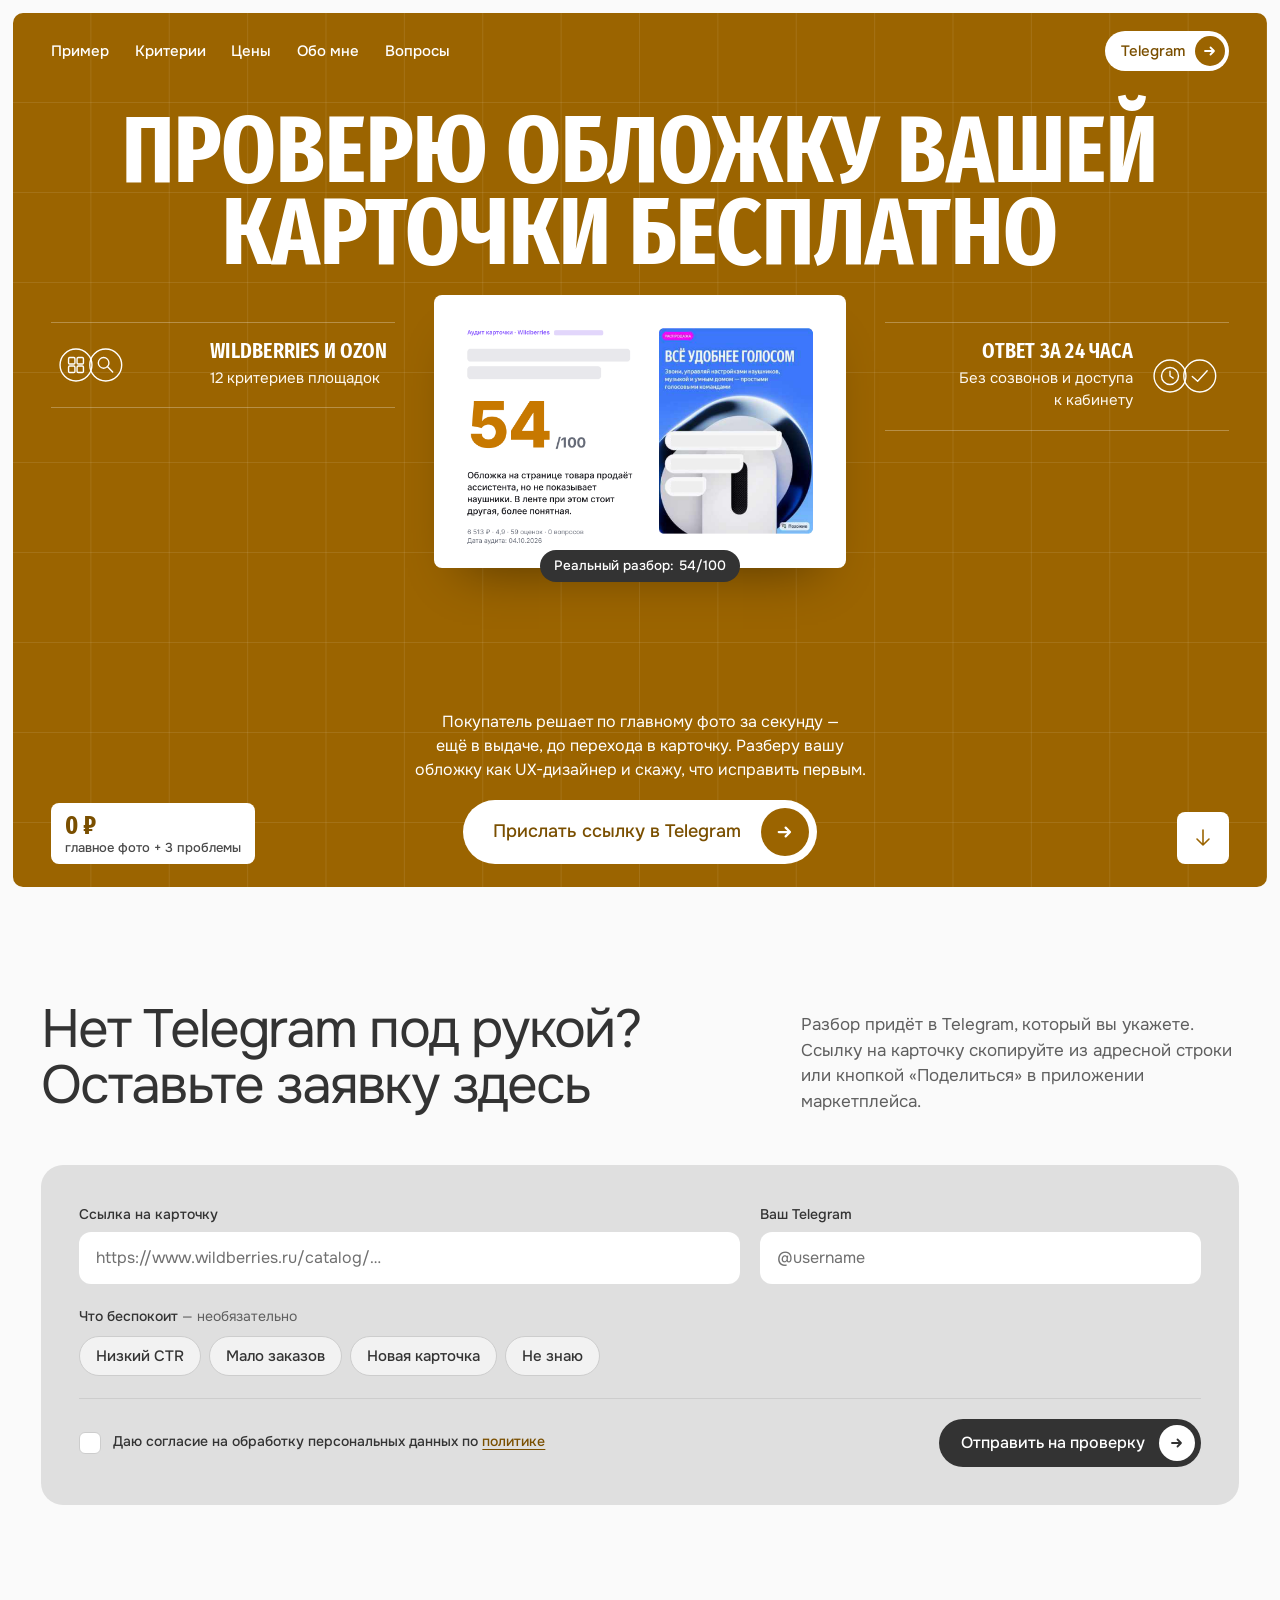
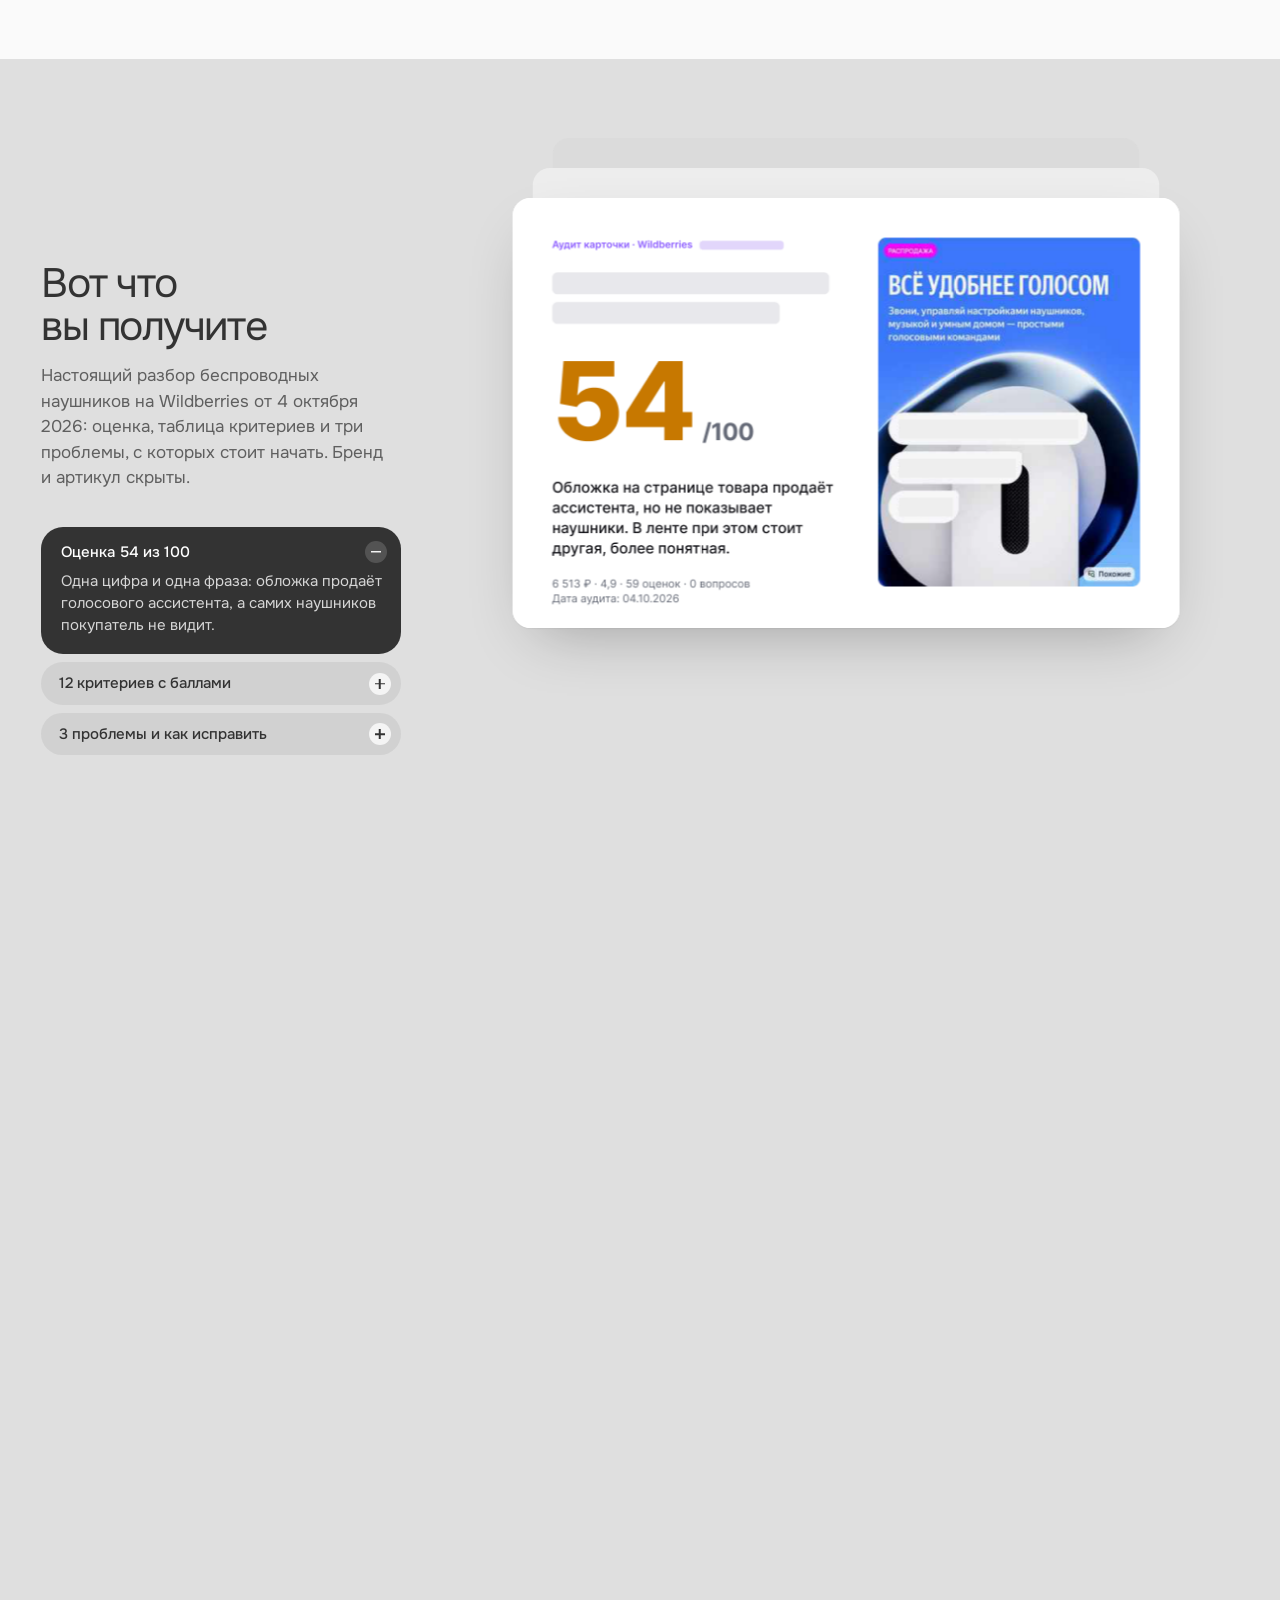
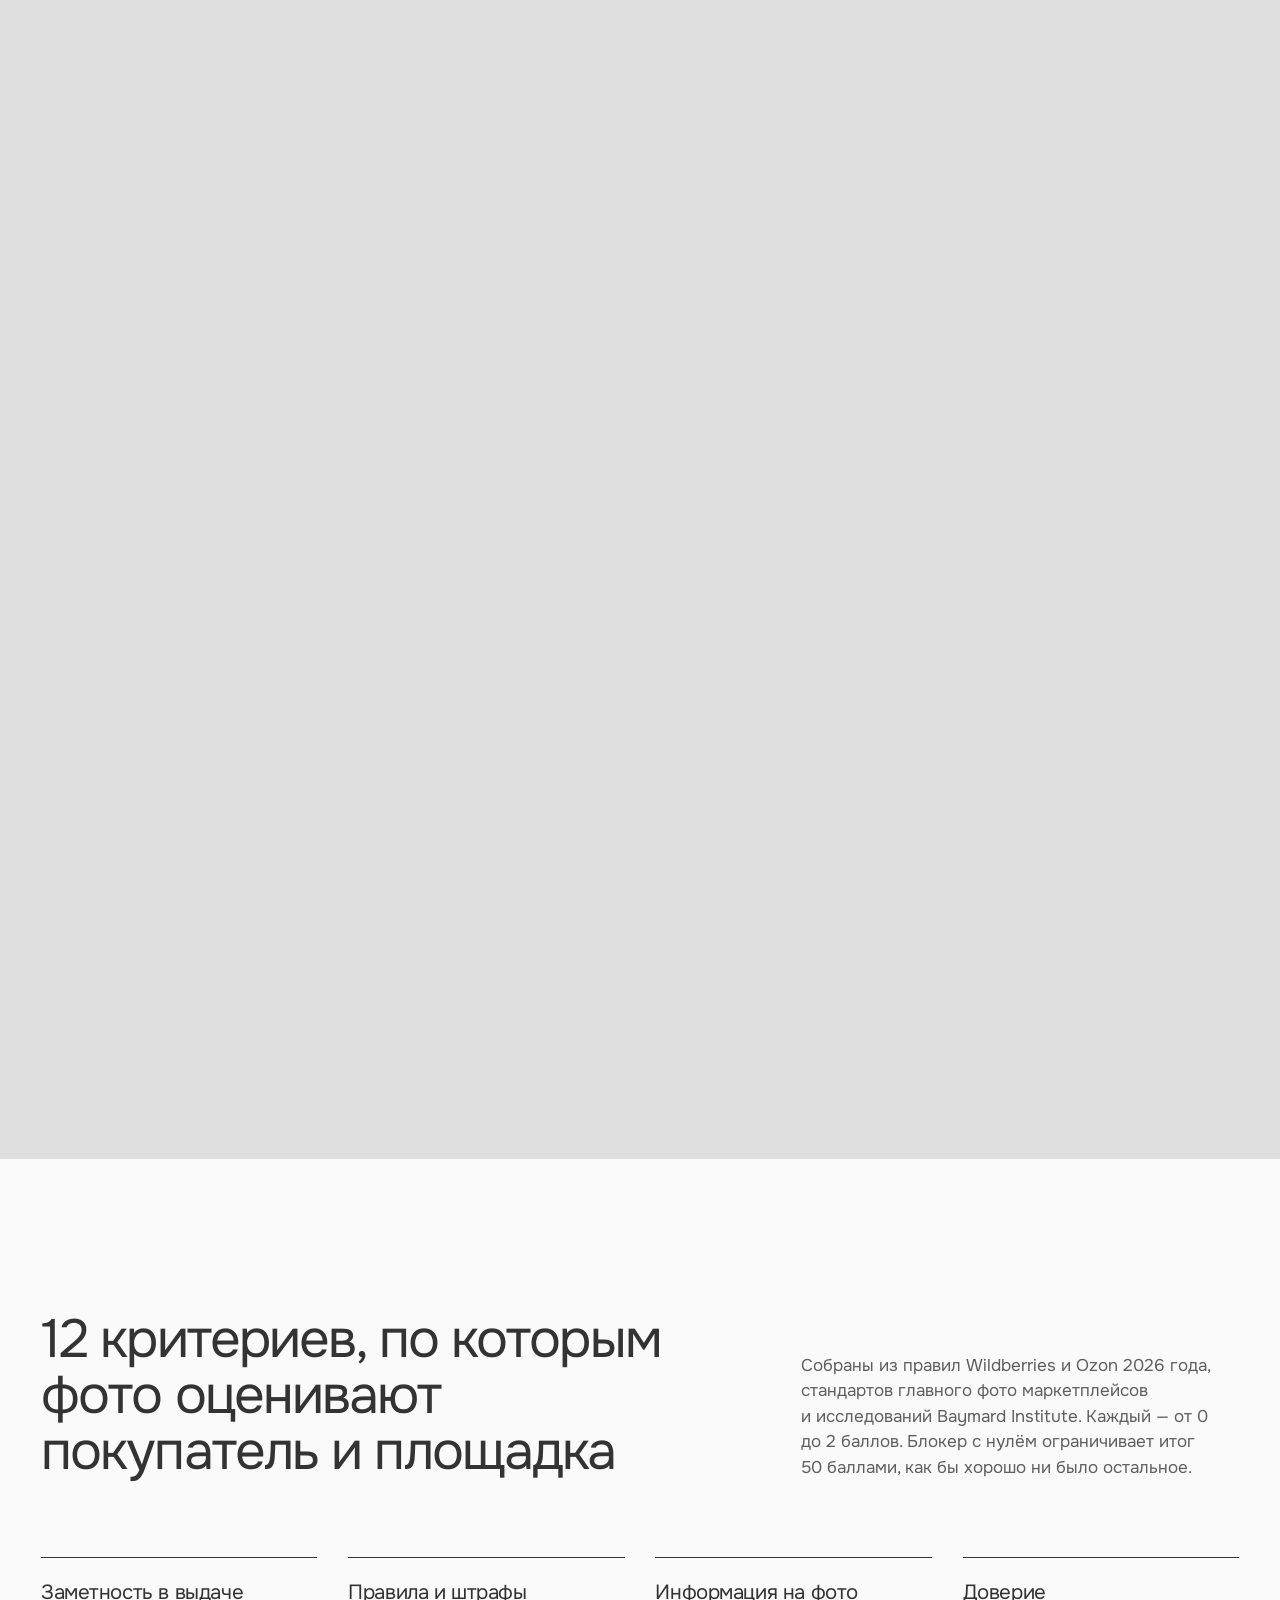
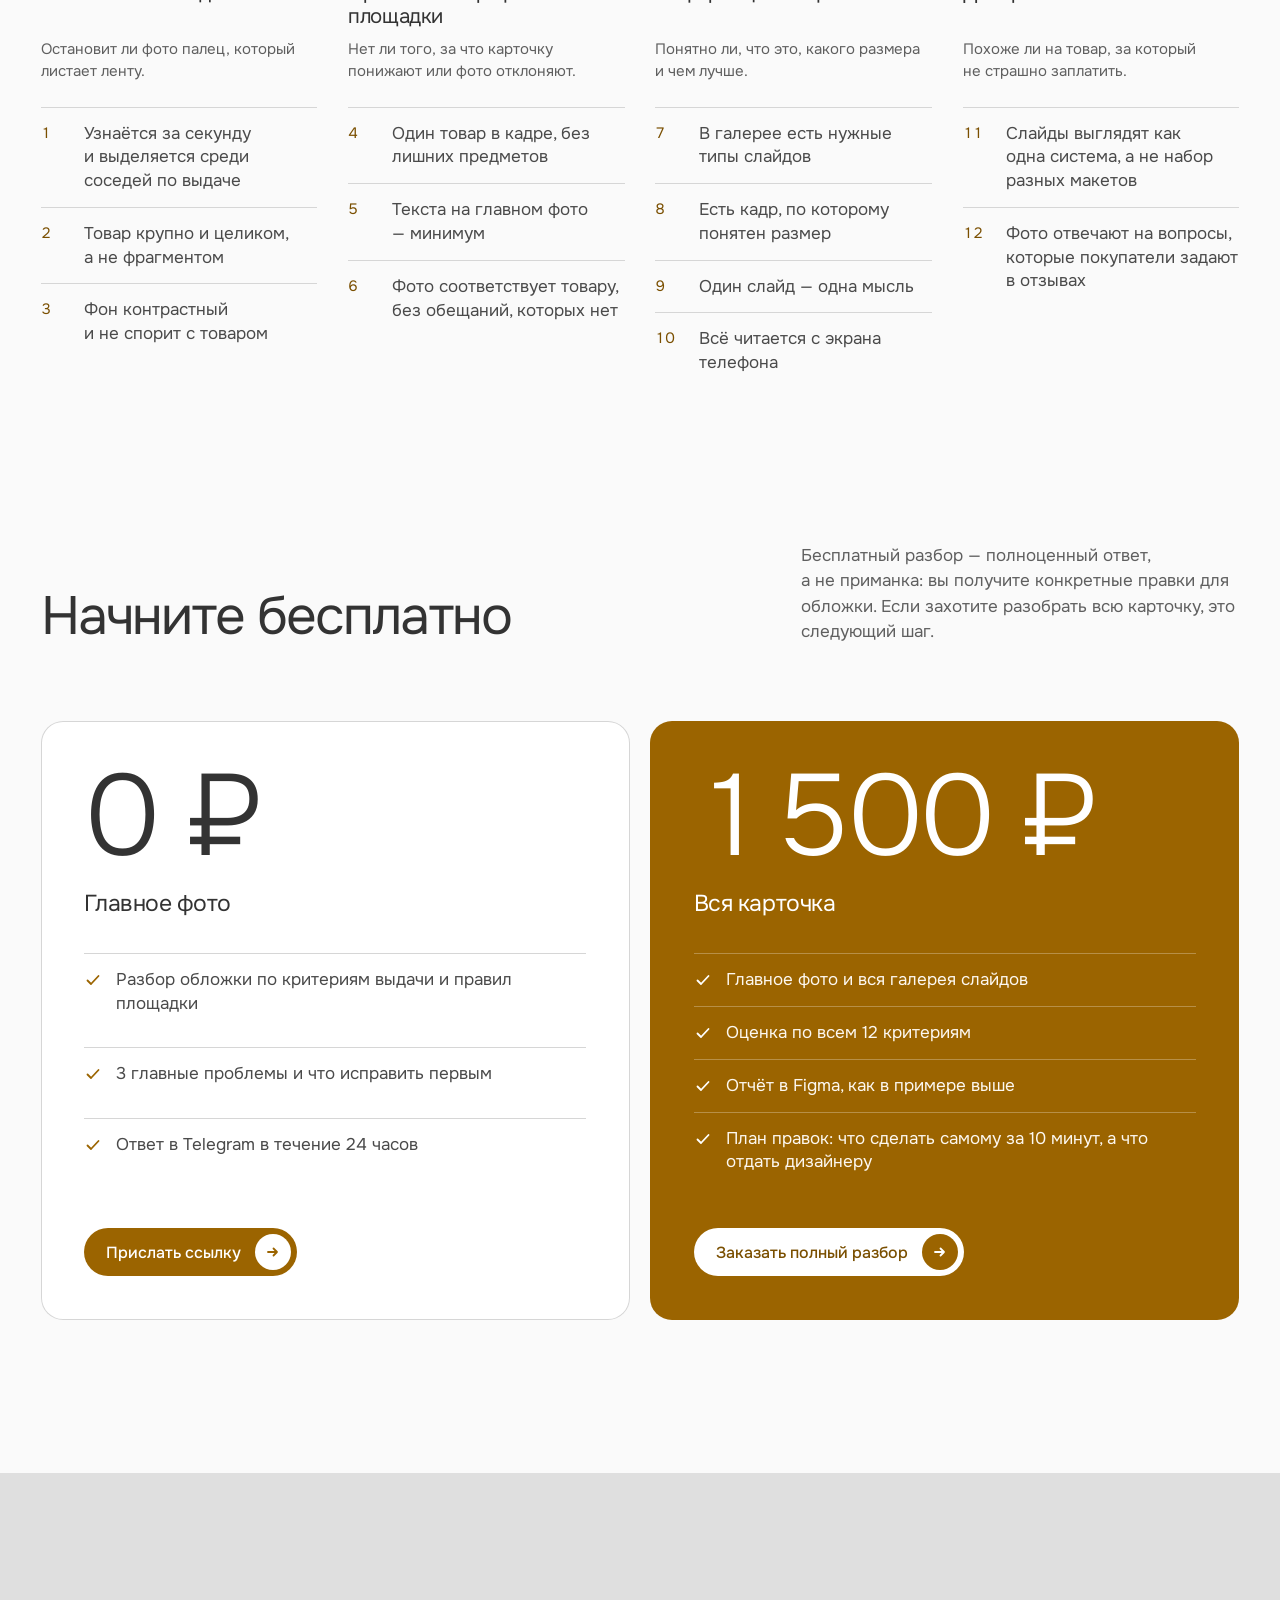
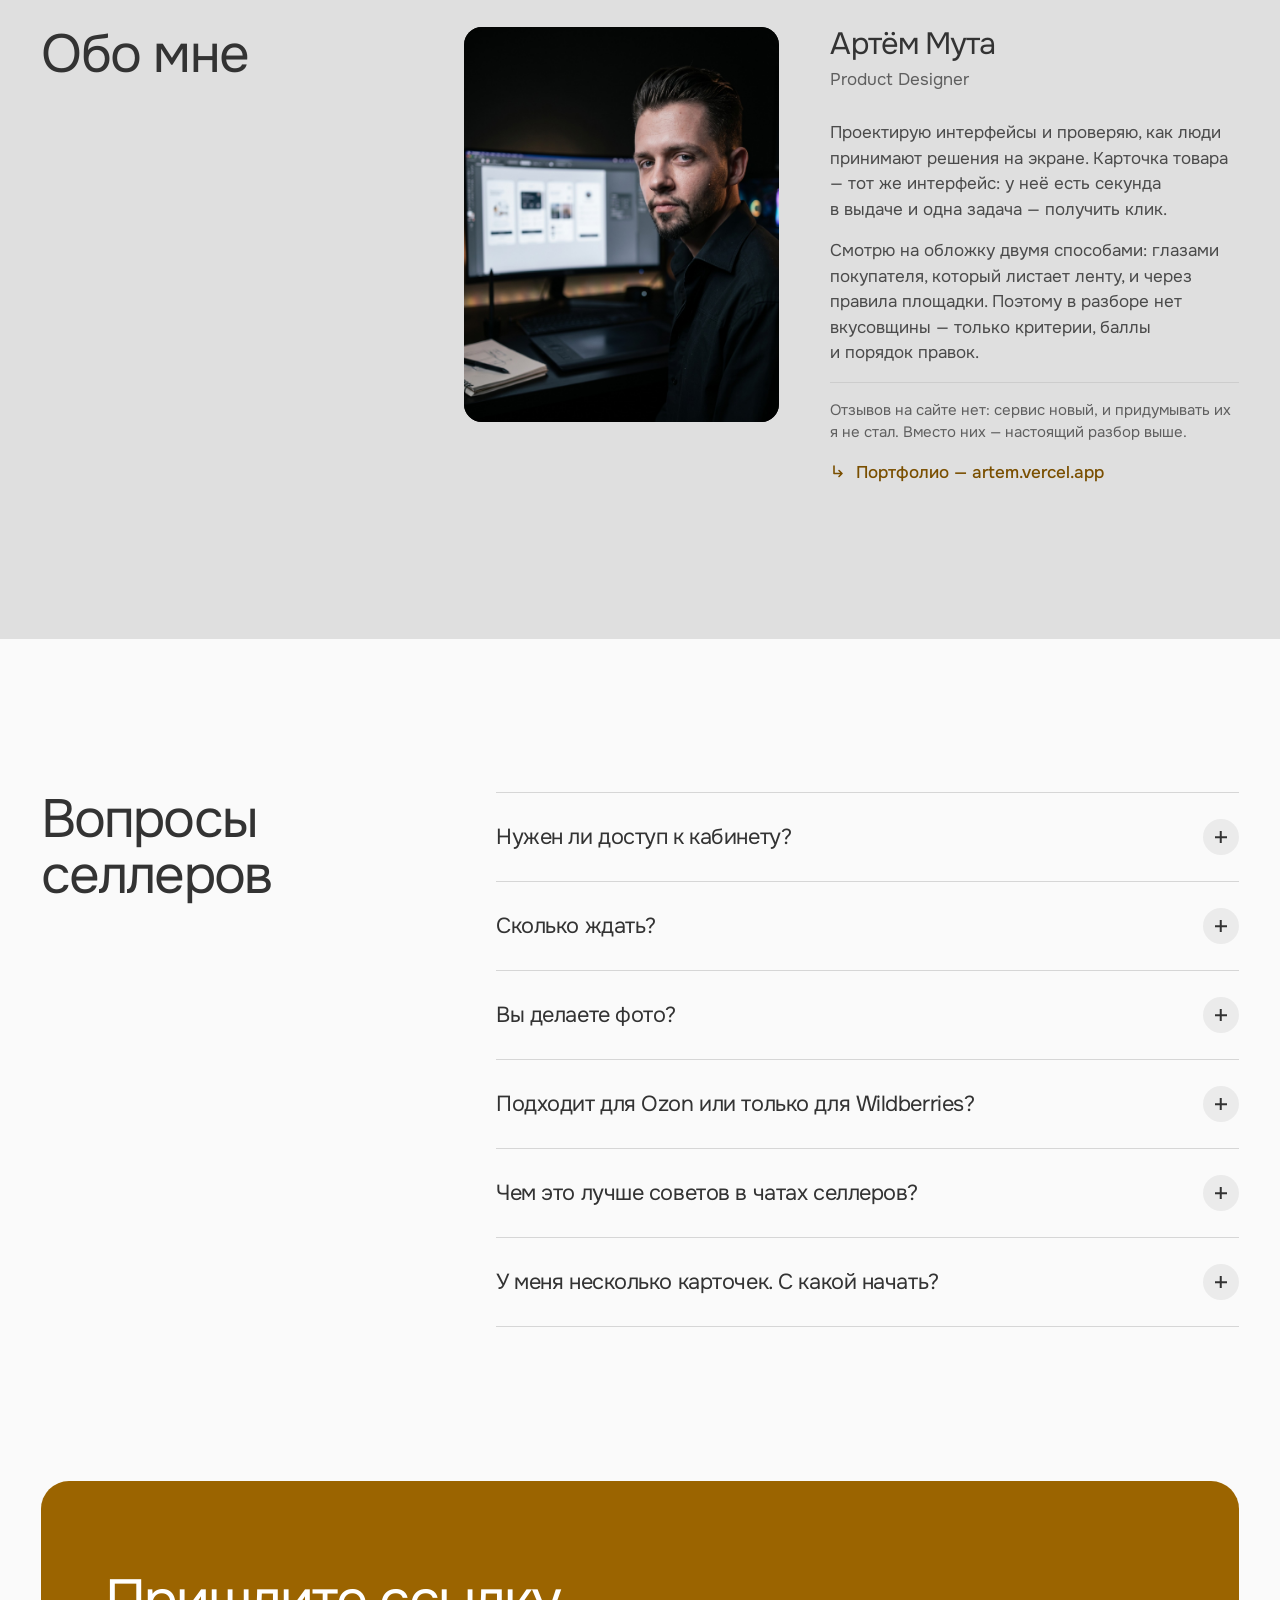
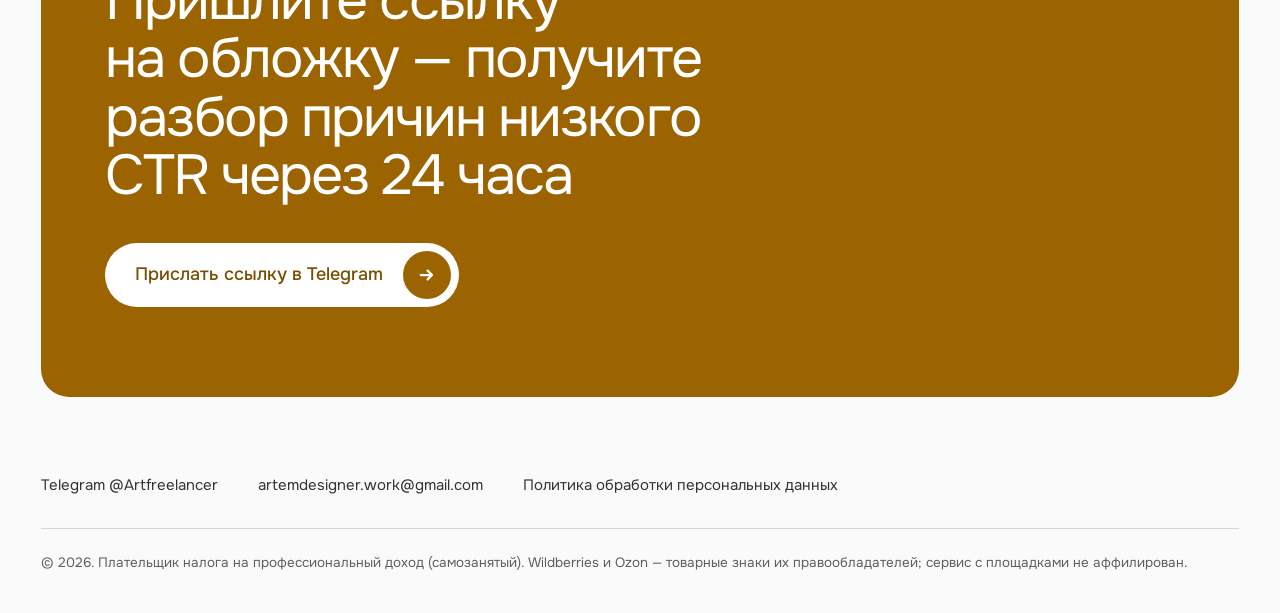
==== index.html @ 6580d2e5 "Add Yandex.Metrika counter; disclose it in the privacy policy Form inputs carry ym-disable-keys so W" ====
<!doctype html>
<html lang="ru">
<head>
<meta charset="utf-8">
<meta name="viewport" content="width=device-width, initial-scale=1">
<title>Бесплатный разбор главного фото карточки WB и Ozon</title>
<meta name="description" content="UX-дизайнер бесплатно разберёт обложку вашей карточки на Wildberries или Ozon по 12 критериям площадок и скажет, что исправить первым. Ответ в Telegram за 24 часа, без созвонов и доступа к кабинету.">
<link rel="preconnect" href="https://fonts.googleapis.com">
<link rel="preconnect" href="https://fonts.gstatic.com" crossorigin>
<link href="https://fonts.googleapis.com/css2?family=Fira+Sans+Extra+Condensed:wght@600;700&family=Onest:wght@300;400;500&display=swap" rel="stylesheet">
<link rel="stylesheet" href="styles.css">
<!-- Yandex.Metrika counter -->
<script type="text/javascript">
    (function(m,e,t,r,i,k,a){
        m[i]=m[i]||function(){(m[i].a=m[i].a||[]).push(arguments)};
        m[i].l=1*new Date();
        for (var j = 0; j < document.scripts.length; j++) {if (document.scripts[j].src === r) { return; }}
        k=e.createElement(t),a=e.getElementsByTagName(t)[0],k.async=1,k.src=r,a.parentNode.insertBefore(k,a)
    })(window, document,'script','https://mc.yandex.ru/metrika/tag.js?id=113476350', 'ym');

    ym(113476350, 'init', {ssr:true, webvisor:true, clickmap:true, ecommerce:"dataLayer", referrer: document.referrer, url: location.href, accurateTrackBounce:true, trackLinks:true});
</script>
<noscript><div><img src="https://mc.yandex.ru/watch/113476350" style="position:absolute; left:-9999px;" alt="" /></div></noscript>
<!-- /Yandex.Metrika counter -->
</head>
<body>

<a class="skip" href="#main">К содержанию</a>

<main id="main">

  <!-- Hero -->
  <section class="hero" id="top" aria-labelledby="hero-title">
    <header class="hero__nav">
      <nav class="hero__links" aria-label="Разделы">
        <a href="#case">Пример</a>
        <a href="#criteria">Критерии</a>
        <a href="#price">Цены</a>
        <a href="#about">Обо мне</a>
        <a href="#faq">Вопросы</a>
      </nav>
      <a class="btn btn--light btn--sm" aria-label="Написать в Telegram" data-tg href="https://t.me/Artfreelancer" target="_blank" rel="noopener">
        <span class="btn__label">Telegram</span>
        <span class="btn__disc" aria-hidden="true"><svg viewBox="0 0 16 16"><path d="M3 8h9M8.5 4.5 12 8l-3.5 3.5"/></svg></span>
      </a>
    </header>

    <h1 class="hero__title" id="hero-title">Проверю обложку вашей карточки бесплатно</h1>

    <div class="hero__stage">
      <div class="hero__band hero__band--left">
        <svg class="hero__icon" viewBox="0 0 64 32" aria-hidden="true">
          <circle cx="16" cy="16" r="15"/><rect x="9" y="9" width="6" height="6" rx="1"/><rect x="17" y="9" width="6" height="6" rx="1"/><rect x="9" y="17" width="6" height="6" rx="1"/><rect x="17" y="17" width="6" height="6" rx="1"/>
          <circle cx="44" cy="16" r="15"/><circle cx="42" cy="14" r="5"/><path d="m45.5 17.5 5 5"/>
        </svg>
        <p><strong>Wildberries и&nbsp;Ozon</strong><span>12 критериев площадок</span></p>
      </div>

      <figure class="hero__card">
        <img src="assets/case-cover.png" width="1350" height="870" alt="Реальный разбор: оценка обложки 54 из 100 и вывод «обложка продаёт ассистента, но не показывает наушники». Бренд скрыт.">
        <figcaption>Реальный разбор: 54/100</figcaption>
      </figure>

      <div class="hero__band hero__band--right">
        <p><strong>Ответ за 24 часа</strong><span>Без созвонов и&nbsp;доступа к&nbsp;кабинету</span></p>
        <svg class="hero__icon" viewBox="0 0 64 32" aria-hidden="true">
          <circle cx="16" cy="16" r="15"/><circle cx="16" cy="16" r="8"/><path d="M16 11.5V16l3 2"/>
          <circle cx="44" cy="16" r="15"/><path d="M37 16.5 42 21l9-10"/>
        </svg>
      </div>
    </div>

    <div class="hero__foot">
      <p class="hero__badge">0&nbsp;₽<span>главное фото + 3&nbsp;проблемы</span></p>
      <div class="hero__cta">
        <p class="hero__sub">Покупатель решает по&nbsp;главному фото за&nbsp;секунду — ещё в&nbsp;выдаче, до&nbsp;перехода в&nbsp;карточку. Разберу вашу обложку как UX-дизайнер и&nbsp;скажу, что исправить первым.</p>
        <a class="btn btn--light btn--lg" data-tg href="https://t.me/Artfreelancer" target="_blank" rel="noopener">
          <span class="btn__label">Прислать ссылку в Telegram</span>
          <span class="btn__disc" aria-hidden="true"><svg viewBox="0 0 16 16"><path d="M3 8h9M8.5 4.5 12 8l-3.5 3.5"/></svg></span>
        </a>
      </div>
      <a class="hero__down" href="#apply" aria-label="Нет Telegram? Оставить заявку на сайте">
        <svg viewBox="0 0 24 24" aria-hidden="true"><path d="M12 4v15M6 13l6 6 6-6"/></svg>
      </a>
    </div>
  </section>

  <!-- Apply form -->
  <section class="apply" id="apply" aria-labelledby="apply-title">
    <div class="apply__head">
      <h2 class="h2" id="apply-title">Нет Telegram под рукой? Оставьте заявку здесь</h2>
      <p class="apply__aside">Разбор придёт в&nbsp;Telegram, который вы укажете. Ссылку на&nbsp;карточку скопируйте из&nbsp;адресной строки или кнопкой «Поделиться» в&nbsp;приложении маркетплейса.</p>
    </div>

    <form class="apply__form" id="apply-form" novalidate>
      <div class="field field--url">
        <label for="f-url">Ссылка на&nbsp;карточку</label>
        <input class="ym-disable-keys" id="f-url" name="url" type="url" inputmode="url" autocomplete="url" placeholder="https://www.wildberries.ru/catalog/…" required aria-describedby="e-url">
        <p class="field__error" id="e-url" aria-live="polite"></p>
      </div>

      <div class="field field--tg">
        <label for="f-tg">Ваш Telegram</label>
        <input class="ym-disable-keys" id="f-tg" name="telegram" type="text" autocomplete="off" autocapitalize="off" spellcheck="false" placeholder="@username" required aria-describedby="e-tg">
        <p class="field__error" id="e-tg" aria-live="polite"></p>
      </div>

      <fieldset class="field field--chips">
        <legend>Что беспокоит <span>— необязательно</span></legend>
        <div class="chips">
          <label class="chip"><input type="radio" name="concern" value="Низкий CTR"><span>Низкий CTR</span></label>
          <label class="chip"><input type="radio" name="concern" value="Мало заказов"><span>Мало заказов</span></label>
          <label class="chip"><input type="radio" name="concern" value="Новая карточка"><span>Новая карточка</span></label>
          <label class="chip"><input type="radio" name="concern" value="Не знаю"><span>Не знаю</span></label>
        </div>
      </fieldset>

      <input class="hp" type="text" name="_honey" tabindex="-1" autocomplete="off" aria-hidden="true">

      <div class="apply__submit">
        <div class="field field--check">
          <label class="check">
            <input type="checkbox" name="consent" id="f-consent" required aria-describedby="e-consent">
            <span class="check__box" aria-hidden="true"><svg viewBox="0 0 16 16"><path d="m3.5 8.5 3 3 6-7"/></svg></span>
            <span>Даю согласие на&nbsp;обработку персональных данных по&nbsp;<a href="privacy.html" target="_blank">политике</a></span>
          </label>
          <p class="field__error" id="e-consent" aria-live="polite"></p>
        </div>
        <button class="btn btn--ink" type="submit">
          <span class="btn__label">Отправить на проверку</span>
          <span class="btn__disc" aria-hidden="true"><svg viewBox="0 0 16 16"><path d="M3 8h9M8.5 4.5 12 8l-3.5 3.5"/></svg></span>
        </button>
      </div>
      <p class="apply__status" id="apply-status" role="alert"></p>
    </form>

    <div class="apply__done" id="apply-done" hidden tabindex="-1">
      <svg class="apply__tick" viewBox="0 0 48 48" aria-hidden="true"><circle cx="24" cy="24" r="23"/><path d="m14 24.5 7 7 13-15"/></svg>
      <h3 class="apply__done-title">Заявка у&nbsp;меня</h3>
      <p>Напишу в&nbsp;Telegram <strong id="done-tg"></strong> в&nbsp;течение 24 часов: оценка обложки и&nbsp;три проблемы, с&nbsp;которых стоит начать.</p>
      <button class="link" type="button" id="apply-again">Отправить ещё одну карточку</button>
    </div>
  </section>

  <!-- Case -->
  <section class="case" id="case" aria-labelledby="case-title">
    <div class="case__stage" id="stack">
      <div class="case__sticky">
        <div class="case__side">
          <div class="case__head">
            <h2 class="h2" id="case-title">Вот что вы получите</h2>
            <p class="case__intro">Настоящий разбор беспроводных наушников на&nbsp;Wildberries от&nbsp;4&nbsp;октября 2026: оценка, таблица критериев и&nbsp;три проблемы, с&nbsp;которых стоит начать. Бренд и&nbsp;артикул скрыты.</p>
          </div>
          <ol class="case__index" role="tablist" aria-label="Слайды разбора">
            <li><button class="pill is-active" type="button" role="tab" aria-selected="true" aria-controls="slide-0" data-step="0">
              <span class="pill__name">Оценка 54 из&nbsp;100</span><span class="pill__plus" aria-hidden="true"></span>
              <span class="pill__body">Одна цифра и&nbsp;одна фраза: обложка продаёт голосового ассистента, а&nbsp;самих наушников покупатель не&nbsp;видит.</span>
            </button></li>
            <li><button class="pill" type="button" role="tab" aria-selected="false" aria-controls="slide-1" data-step="1">
              <span class="pill__name">12 критериев с&nbsp;баллами</span><span class="pill__plus" aria-hidden="true"></span>
              <span class="pill__body">Каждый — от&nbsp;0 до&nbsp;2 баллов и&nbsp;с&nbsp;пометкой, на&nbsp;что влияет: конверсию, рейтинг карточки или это блокер.</span>
            </button></li>
            <li><button class="pill" type="button" role="tab" aria-selected="false" aria-controls="slide-2" data-step="2">
              <span class="pill__name">3 проблемы и&nbsp;как исправить</span><span class="pill__plus" aria-hidden="true"></span>
              <span class="pill__body">Без общих слов: «оба наушника и&nbsp;кейс на&nbsp;70–85% кадра», «один тезис вместо трёх плашек».</span>
            </button></li>
          </ol>
        </div>

        <div class="case__deck">
          <figure class="slide" id="slide-0" data-i="0">
            <figcaption class="slide__cap">Оценка 54 из&nbsp;100: обложка продаёт ассистента, а&nbsp;наушников не&nbsp;видно.</figcaption>
            <a class="slide__open" href="assets/case-cover.png" target="_blank" aria-label="Открыть обложку разбора в полном размере"><img src="assets/case-cover.png" width="1350" height="870" alt="Обложка разбора: оценка 54 из 100, вывод «обложка на странице товара продаёт ассистента, но не показывает наушники», справа главное фото карточки. Название товара и артикул замазаны."></a>
            <a class="slide__more" href="assets/case-cover.png" target="_blank" tabindex="-1" aria-hidden="true">Открыть крупно</a>
          </figure>
          <figure class="slide" id="slide-1" data-i="1">
            <figcaption class="slide__cap">12 критериев: у&nbsp;каждого балл от&nbsp;0 до&nbsp;2 и&nbsp;метка — конверсия, рейтинг или блокер.</figcaption>
            <a class="slide__open" href="assets/case-heuristics.png" target="_blank" aria-label="Открыть таблицу 12 критериев в полном размере"><img src="assets/case-heuristics.png" width="1350" height="1340" alt="Таблица оценки по 12 критериям: у каждого балл из 2 и метка — конверсия, рейтинг или блокер. Сумма 13 из 24, итог 54 из 100."></a>
            <a class="slide__more" href="assets/case-heuristics.png" target="_blank" tabindex="-1" aria-hidden="true">Открыть крупно</a>
          </figure>
          <figure class="slide" id="slide-2" data-i="2">
            <figcaption class="slide__cap">3 главные проблемы: почему мешают и&nbsp;как исправить.</figcaption>
            <a class="slide__open" href="assets/case-top3.png" target="_blank" aria-label="Открыть три главные проблемы в полном размере"><img src="assets/case-top3.png" width="1350" height="1170" alt="Три главные проблемы: товар не виден, много текста на главном фото, две разные обложки. У каждой — почему и как исправить."></a>
            <a class="slide__more" href="assets/case-top3.png" target="_blank" tabindex="-1" aria-hidden="true">Открыть крупно</a>
          </figure>
        </div>
      </div>
    </div>
  </section>

  <!-- Criteria -->
  <section class="criteria" id="criteria" aria-labelledby="criteria-title">
    <div class="section-head">
      <h2 class="h2" id="criteria-title">12 критериев, по&nbsp;которым фото оценивают покупатель и&nbsp;площадка</h2>
      <p class="section-head__aside">Собраны из&nbsp;правил Wildberries и&nbsp;Ozon 2026 года, стандартов главного фото маркетплейсов и&nbsp;исследований Baymard Institute. Каждый — от&nbsp;0 до&nbsp;2 баллов. Блокер с&nbsp;нулём ограничивает итог 50&nbsp;баллами, как бы хорошо ни&nbsp;было остальное.</p>
    </div>

    <div class="groups">
      <article class="group">
        <h3>Заметность в&nbsp;выдаче</h3>
        <p class="group__lead">Остановит&nbsp;ли фото палец, который листает ленту.</p>
        <ol>
          <li>Узнаётся за&nbsp;секунду и&nbsp;выделяется среди соседей по&nbsp;выдаче</li>
          <li>Товар крупно и&nbsp;целиком, а&nbsp;не&nbsp;фрагментом</li>
          <li>Фон контрастный и&nbsp;не&nbsp;спорит с&nbsp;товаром</li>
        </ol>
      </article>
      <article class="group">
        <h3>Правила и&nbsp;штрафы площадки</h3>
        <p class="group__lead">Нет&nbsp;ли того, за&nbsp;что карточку понижают или фото отклоняют.</p>
        <ol>
          <li>Один товар в&nbsp;кадре, без лишних предметов</li>
          <li>Текста на&nbsp;главном фото — минимум</li>
          <li>Фото соответствует товару, без обещаний, которых нет</li>
        </ol>
      </article>
      <article class="group">
        <h3>Информация на&nbsp;фото</h3>
        <p class="group__lead">Понятно&nbsp;ли, что это, какого размера и&nbsp;чем лучше.</p>
        <ol>
          <li>В&nbsp;галерее есть нужные типы слайдов</li>
          <li>Есть кадр, по&nbsp;которому понятен размер</li>
          <li>Один слайд — одна мысль</li>
          <li>Всё читается с&nbsp;экрана телефона</li>
        </ol>
      </article>
      <article class="group">
        <h3>Доверие</h3>
        <p class="group__lead">Похоже&nbsp;ли на&nbsp;товар, за&nbsp;который не&nbsp;страшно заплатить.</p>
        <ol>
          <li>Слайды выглядят как одна система, а&nbsp;не&nbsp;набор разных макетов</li>
          <li>Фото отвечают на&nbsp;вопросы, которые покупатели задают в&nbsp;отзывах</li>
        </ol>
      </article>
    </div>
  </section>

  <!-- Pricing -->
  <section class="price" id="price" aria-labelledby="price-title">
    <div class="section-head">
      <h2 class="h2" id="price-title">Начните бесплатно</h2>
      <p class="section-head__aside">Бесплатный разбор — полноценный ответ, а&nbsp;не&nbsp;приманка: вы получите конкретные правки для обложки. Если захотите разобрать всю карточку, это следующий шаг.</p>
    </div>

    <div class="plans">
      <article class="plan">
        <p class="plan__amount">0&nbsp;₽</p>
        <h3 class="plan__name">Главное фото</h3>
        <ul class="ticks">
          <li>Разбор обложки по&nbsp;критериям выдачи и&nbsp;правил площадки</li>
          <li>3 главные проблемы и&nbsp;что исправить первым</li>
          <li>Ответ в&nbsp;Telegram в&nbsp;течение 24 часов</li>
        </ul>
        <a class="btn" data-tg href="https://t.me/Artfreelancer" target="_blank" rel="noopener">
          <span class="btn__label">Прислать ссылку</span>
          <span class="btn__disc" aria-hidden="true"><svg viewBox="0 0 16 16"><path d="M3 8h9M8.5 4.5 12 8l-3.5 3.5"/></svg></span>
        </a>
      </article>

      <article class="plan plan--full">
        <p class="plan__amount">1&#8239;500&nbsp;₽</p>
        <h3 class="plan__name">Вся карточка</h3>
        <ul class="ticks">
          <li>Главное фото и&nbsp;вся галерея слайдов</li>
          <li>Оценка по&nbsp;всем 12 критериям</li>
          <li>Отчёт в&nbsp;Figma, как в&nbsp;примере выше</li>
          <li>План правок: что сделать самому за&nbsp;10 минут, а&nbsp;что отдать дизайнеру</li>
        </ul>
        <a class="btn btn--light" data-tg href="https://t.me/Artfreelancer" target="_blank" rel="noopener">
          <span class="btn__label">Заказать полный разбор</span>
          <span class="btn__disc" aria-hidden="true"><svg viewBox="0 0 16 16"><path d="M3 8h9M8.5 4.5 12 8l-3.5 3.5"/></svg></span>
        </a>
      </article>
    </div>
  </section>

  <!-- About -->
  <section class="about" id="about" aria-labelledby="about-title">
    <div class="about__inner">
      <h2 class="h2" id="about-title">Обо мне</h2>

      <figure class="about__photo">
        <img src="assets/photo.jpg" width="1493" height="2000" loading="lazy" alt="Артём Мута за рабочим столом, на мониторе — макеты экранов приложения">
      </figure>

      <div class="about__text">
        <p class="about__name">Артём Мута</p>
        <p class="about__role">Product Designer</p>
        <p>Проектирую интерфейсы и&nbsp;проверяю, как люди принимают решения на&nbsp;экране. Карточка товара — тот&nbsp;же интерфейс: у&nbsp;неё есть секунда в&nbsp;выдаче и&nbsp;одна задача — получить клик.</p>
        <p>Смотрю на&nbsp;обложку двумя способами: глазами покупателя, который листает ленту, и&nbsp;через правила площадки. Поэтому в&nbsp;разборе нет вкусовщины — только критерии, баллы и&nbsp;порядок правок.</p>
        <p class="about__honest">Отзывов на&nbsp;сайте нет: сервис новый, и&nbsp;придумывать их я не&nbsp;стал. Вместо них — настоящий разбор выше.</p>
        <a class="arrow-link" href="https://artem.vercel.app" target="_blank" rel="noopener">
          <svg viewBox="0 0 16 16" aria-hidden="true"><path d="M4 2v7.5h8M9 6.5l3 3-3 3"/></svg>
          Портфолио — artem.vercel.app
        </a>
      </div>
    </div>
  </section>

  <!-- FAQ -->
  <section class="faq" id="faq" aria-labelledby="faq-title">
    <h2 class="h2" id="faq-title">Вопросы селлеров</h2>
    <div class="faq__list">
      <details>
        <summary>Нужен&nbsp;ли доступ к&nbsp;кабинету?<span class="faq__icon" aria-hidden="true"></span></summary>
        <div class="faq__a"><p>Нет. Достаточно ссылки на&nbsp;карточку: всё, что видит покупатель, вижу и&nbsp;я. Логины, пароли и&nbsp;API-ключи не&nbsp;нужны.</p></div>
      </details>
      <details>
        <summary>Сколько ждать?<span class="faq__icon" aria-hidden="true"></span></summary>
        <div class="faq__a"><p>До&nbsp;24 часов с&nbsp;момента, как пришлёте ссылку. Разбор придёт в&nbsp;Telegram.</p></div>
      </details>
      <details>
        <summary>Вы делаете фото?<span class="faq__icon" aria-hidden="true"></span></summary>
        <div class="faq__a">
          <p>Нет, не&nbsp;снимаю. Даю техническое задание дизайнеру: что должно быть в&nbsp;кадре, сколько текста допустимо и&nbsp;в&nbsp;каком порядке идут слайды.</p>
          <p>Если своего дизайнера нет, могу сам переделать обложку и&nbsp;галерею по&nbsp;этому ТЗ — <a data-tg href="https://t.me/Artfreelancer" target="_blank" rel="noopener">напишите в&nbsp;Telegram</a>, обсудим объём и&nbsp;срок.</p>
        </div>
      </details>
      <details>
        <summary>Подходит для Ozon или только для&nbsp;Wildberries?<span class="faq__icon" aria-hidden="true"></span></summary>
        <div class="faq__a"><p>Для обеих площадок. Критерии учитывают правила и&nbsp;Wildberries, и&nbsp;Ozon, а&nbsp;в&nbsp;разборе я отмечаю, что относится к&nbsp;вашей.</p></div>
      </details>
      <details>
        <summary>Чем это лучше советов в&nbsp;чатах селлеров?<span class="faq__icon" aria-hidden="true"></span></summary>
        <div class="faq__a"><p>В&nbsp;чатах советуют в&nbsp;общем. Здесь — разбор именно вашей обложки по&nbsp;одним и&nbsp;тем&nbsp;же 12 критериям, с&nbsp;баллами и&nbsp;порядком: что исправить первым, а&nbsp;что подождёт.</p></div>
      </details>
      <details>
        <summary>У&nbsp;меня несколько карточек. С&nbsp;какой начать?<span class="faq__icon" aria-hidden="true"></span></summary>
        <div class="faq__a"><p>Пришлите ссылки в&nbsp;Telegram и&nbsp;напишите, какая приносит больше всего денег или показов, — начнём с&nbsp;неё.</p></div>
      </details>
    </div>
  </section>

  <!-- Close -->
  <section class="close" aria-labelledby="close-title">
    <h2 class="close__title" id="close-title">Пришлите ссылку на&nbsp;обложку&nbsp;— получите разбор причин низкого CTR через 24&nbsp;часа</h2>
    <a class="btn btn--light btn--lg" data-tg href="https://t.me/Artfreelancer" target="_blank" rel="noopener">
      <span class="btn__label">Прислать ссылку в Telegram</span>
      <span class="btn__disc" aria-hidden="true"><svg viewBox="0 0 16 16"><path d="M3 8h9M8.5 4.5 12 8l-3.5 3.5"/></svg></span>
    </a>
  </section>

</main>

<footer class="footer">
  <ul class="footer__links">
    <li><a data-tg href="https://t.me/Artfreelancer" target="_blank" rel="noopener">Telegram @Artfreelancer</a></li>
    <li><a href="mailto:artemdesigner.work@gmail.com">artemdesigner.work@gmail.com</a></li>
    <li><a href="privacy.html">Политика обработки персональных данных</a></li>
  </ul>
  <p class="footer__legal">© 2026. Плательщик налога на&nbsp;профессиональный доход (самозанятый). Wildberries и&nbsp;Ozon — товарные знаки их правообладателей; сервис с&nbsp;площадками не&nbsp;аффилирован.</p>
</footer>

<script src="app.js" defer></script>
</body>
</html>
---- styles.css ----
/* Tokens ---------------------------------------------------------------- */
:root {
  --ground: #fafafa;
  --paper: #ffffff;
  --neutral: #dfdfdf;
  --neutral-deep: #cdcdcd;
  --ink: #333333;
  --ink-soft: #4a4a4a;
  --muted: #5f5f5f;
  --line: #d6d6d6;
  --accent: #9b6400;
  --accent-hover: #845500;
  --accent-text: #7a4f00;     /* accent for small text on light and neutral grounds */
  --on-accent: #ffffff;
  --on-accent-soft: #fdf8f0;  /* secondary text on accent (≥4.5:1 on #9b6400) */
  --accent-line: rgba(255, 255, 255, .28);
  --error: #a3341f;

  --font: "Onest", "Helvetica Neue", Helvetica, Arial, sans-serif;
  --font-display: "Fira Sans Extra Condensed", "Onest", "Arial Narrow", sans-serif;

  --gutter: clamp(16px, 3.2vw, 48px);
  --inset: clamp(8px, 1vw, 14px);
  --max: 1440px;
  --section: clamp(96px, 12vw, 176px);
  --ease: cubic-bezier(.16, 1, .3, 1);

  color-scheme: light;
}

/* Base ------------------------------------------------------------------ */
*, *::before, *::after { box-sizing: border-box; }
html { scroll-behavior: smooth; scroll-padding-top: 24px; -webkit-text-size-adjust: 100%; }
body {
  margin: 0;
  background: var(--ground);
  color: var(--ink);
  font: 400 17px/1.5 var(--font);
  -webkit-font-smoothing: antialiased;
  text-rendering: optimizeLegibility;
  caret-color: var(--accent);
  scrollbar-color: var(--neutral-deep) var(--ground);
}
::selection { background: var(--accent); color: #fff; }
[hidden] { display: none !important; }
img { display: block; max-width: 100%; height: auto; }
h1, h2, h3, p, ol, ul, figure { margin: 0; }
ol, ul { padding: 0; list-style: none; }
a { color: inherit; text-underline-offset: .22em; text-decoration-thickness: 1px; }
button { font: inherit; color: inherit; }
:focus-visible { outline: 2px solid var(--accent); outline-offset: 3px; border-radius: 6px; }

.skip {
  position: absolute; left: 12px; top: -60px; z-index: 100;
  background: var(--ink); color: #fff; padding: 10px 16px; border-radius: 999px; text-decoration: none;
}
.skip:focus { top: 12px; }

/* Type ------------------------------------------------------------------ */
.h2 {
  font-size: clamp(2.1rem, 4.2vw, 3.75rem);
  line-height: 1.04;
  font-weight: 400;
  letter-spacing: -0.035em;
  text-wrap: balance;
}

/* Buttons --------------------------------------------------------------- */
.btn {
  --bg: var(--accent); --fg: #fff; --disc: #fff; --arrow: var(--accent); --hover: var(--accent-hover);
  display: inline-flex; align-items: center; gap: 14px;
  padding: 6px 6px 6px 22px;
  min-height: 48px;
  border: 0; border-radius: 999px;
  background: var(--bg); color: var(--fg);
  font-size: 16px; font-weight: 500; line-height: 1.2;
  text-decoration: none; cursor: pointer;
  transition: background-color .25s var(--ease), transform .25s var(--ease);
}
.btn:hover { background: var(--hover); }
.btn:active { transform: scale(.98); }
.btn__disc {
  flex: none; display: grid; place-items: center;
  width: 36px; height: 36px; border-radius: 50%;
  background: var(--disc);
  transition: transform .35s var(--ease);
}
.btn__disc svg { width: 16px; height: 16px; fill: none; stroke: var(--arrow); stroke-width: 1.8; stroke-linecap: round; stroke-linejoin: round; }
.btn:hover .btn__disc { transform: translateX(3px); }
.btn--sm { min-height: 40px; padding: 4px 4px 4px 16px; font-size: 15px; gap: 10px; }
.btn--sm .btn__disc { width: 30px; height: 30px; }
.btn--lg { min-height: 64px; padding: 8px 8px 8px 30px; font-size: 18px; gap: 20px; }
.btn--lg .btn__disc { width: 48px; height: 48px; }
.btn--lg .btn__disc svg { width: 20px; height: 20px; }
.btn--ink { --bg: var(--ink); --arrow: var(--ink); --hover: #1f1f1f; }
.btn--light { --bg: #fff; --fg: var(--accent-text); --disc: var(--accent); --arrow: #fff; --hover: #f6efe3; }
.btn[aria-busy="true"] { opacity: .7; pointer-events: none; }

.link {
  background: none; border: 0; padding: 0; cursor: pointer;
  color: var(--accent-text); text-decoration: underline; text-underline-offset: .22em;
}
.arrow-link {
  display: inline-flex; align-items: center; gap: 10px;
  color: var(--accent-text); font-weight: 500; text-decoration: none;
}
.arrow-link svg { width: 16px; height: 16px; fill: none; stroke: currentColor; stroke-width: 1.6; stroke-linecap: round; stroke-linejoin: round; }
.arrow-link:hover { text-decoration: underline; }

/* Hero: inset accent panel on a fine grid -------------------------------- */
.hero {
  position: relative;
  margin: var(--inset);
  min-height: calc(100svh - 2 * var(--inset));
  display: grid;
  grid-template-rows: auto auto 1fr auto;
  gap: clamp(16px, 2.4vh, 32px);
  padding: 0 clamp(16px, 3vw, 44px) clamp(16px, 2.6vh, 32px);
  border-radius: 10px;
  color: var(--on-accent);
  background-color: var(--accent);
  background-image:
    linear-gradient(to right, rgba(255,255,255,.09) 1px, transparent 1px),
    linear-gradient(to bottom, rgba(255,255,255,.09) 1px, transparent 1px);
  background-size: calc(100% / 16) 90px;
  background-position: -1px -1px;
}
.hero__nav {
  display: flex; justify-content: space-between; align-items: center; gap: 24px;
  padding: 18px 0 0;
}
.hero__links { display: flex; gap: clamp(16px, 2vw, 32px); font-size: 15px; font-weight: 500; }
.hero__links a { text-decoration: none; color: var(--on-accent); }
.hero__links a:hover { text-decoration: underline; }

.hero__title {
  font-family: var(--font-display);
  font-weight: 700;
  text-transform: uppercase;
  text-align: center;
  font-size: clamp(3rem, 7.4vw, 8rem);
  line-height: .86;
  letter-spacing: 0;
  text-wrap: balance;
  margin: clamp(8px, 2vh, 24px) auto 0;
}

.hero__stage {
  display: grid;
  grid-template-columns: minmax(0, 1fr) minmax(0, 1.2fr) minmax(0, 1fr);
  gap: clamp(20px, 3vw, 48px);
  align-items: start;
}
.hero__band {
  display: flex; align-items: center; justify-content: space-between; gap: 20px;
  padding: 18px 8px;
  border-top: 1px solid var(--accent-line);
  border-bottom: 1px solid var(--accent-line);
  margin-top: clamp(16px, 3vh, 36px);
}
.hero__band p { display: grid; gap: 4px; }
.hero__band strong { font-family: var(--font-display); font-weight: 600; text-transform: uppercase; font-size: clamp(1.25rem, 1.7vw, 1.6rem); line-height: 1; letter-spacing: .01em; }
.hero__band span { font-size: 15px; color: var(--on-accent-soft); }
.hero__band--right { text-align: right; }
.hero__icon { flex: none; width: 68px; height: 34px; fill: none; stroke: #fff; stroke-width: 1.3; stroke-linecap: round; stroke-linejoin: round; }

.hero__card {
  background: #fff;
  border-radius: 8px;
  padding: clamp(6px, .8vw, 12px);
  box-shadow: 0 28px 50px -28px rgba(0, 0, 0, .45);
  justify-self: center;
  width: 100%;
  max-width: min(560px, calc((100svh - 540px) * 1.5));
  position: relative;
}
.hero__card img { border-radius: 4px; width: 100%; }
.hero__card figcaption {
  position: absolute; left: 50%; bottom: -14px; transform: translateX(-50%);
  white-space: nowrap;
  padding: 6px 14px; border-radius: 999px;
  background: var(--ink); color: #fff; font-size: 13.5px; font-weight: 500;
}

.hero__foot {
  display: grid;
  grid-template-columns: minmax(0, 1fr) auto minmax(0, 1fr);
  align-items: end;
  gap: 24px;
}
.hero__badge {
  justify-self: start;
  display: grid; gap: 2px;
  padding: 10px 14px; border-radius: 8px;
  background: #fff; color: var(--accent-text);
  font-family: var(--font-display); font-weight: 700; font-size: 26px; line-height: 1;
}
.hero__badge span { font-family: var(--font); font-weight: 500; font-size: 13px; color: var(--ink-soft); }
.hero__cta { display: grid; justify-items: center; gap: 18px; text-align: center; }
.hero__sub { max-width: 52ch; font-size: clamp(1rem, 1.25vw, 1.125rem); line-height: 1.5; color: var(--on-accent); text-wrap: balance; }
.hero__down {
  justify-self: end;
  display: grid; place-items: center;
  width: 52px; height: 52px; border-radius: 8px;
  background: #fff; color: var(--accent);
  transition: transform .3s var(--ease);
}
.hero__down svg { width: 24px; height: 24px; fill: none; stroke: currentColor; stroke-width: 1.6; stroke-linecap: round; stroke-linejoin: round; }
.hero__down:hover { transform: translateY(3px); }

/* Apply form (under the hero) ------------------------------------------ */
.apply {
  max-width: var(--max); margin: 0 auto;
  padding: clamp(64px, 8vw, 120px) var(--gutter) 0;
}
.apply__head {
  display: grid;
  grid-template-columns: minmax(0, 7fr) minmax(0, 4.4fr);
  gap: clamp(24px, 5vw, 96px);
  align-items: end;
  margin-bottom: clamp(32px, 4vw, 56px);
}
.apply__aside { color: var(--muted); max-width: 44ch; }
.apply__form {
  display: grid;
  grid-template-columns: minmax(0, 1.5fr) minmax(0, 1fr);
  gap: 22px 20px;
  padding: clamp(22px, 3vw, 40px);
  border-radius: 22px;
  background: var(--neutral);
}
.field--chips, .apply__submit, .apply__status { grid-column: 1 / -1; }
.field { display: grid; gap: 7px; border: 0; padding: 0; margin: 0; min-width: 0; align-content: start; }
.field label, .field legend { font-size: 14px; font-weight: 500; color: var(--ink); padding: 0; }
.field legend { margin-bottom: 9px; }
.field legend span { color: var(--muted); font-weight: 400; }
.field input[type="url"], .field input[type="text"] {
  width: 100%;
  min-height: 52px;
  padding: 12px 16px;
  border: 1px solid transparent;
  border-radius: 12px;
  background: var(--paper);
  font: inherit; font-size: 16px; color: var(--ink);
  transition: border-color .2s, box-shadow .2s;
}
.field input::placeholder { color: #707070; }
.field input:hover { border-color: var(--neutral-deep); }
.field input:focus { outline: none; border-color: var(--accent); box-shadow: 0 0 0 3px rgba(155, 100, 0, .18); }
.field input[aria-invalid="true"] { border-color: var(--error); }
.field__error { font-size: 13.5px; line-height: 1.35; color: var(--error); }
.field__error:empty { display: none; }
.hp { position: absolute; left: -9999px; width: 1px; height: 1px; opacity: 0; }

.chips { display: flex; flex-wrap: wrap; gap: 8px; }
.chip { position: relative; cursor: pointer; }
.chip input { position: absolute; opacity: 0; inset: 0; margin: 0; cursor: pointer; }
.chip span {
  display: inline-block;
  padding: 10px 16px;
  border-radius: 999px;
  background: rgba(255, 255, 255, .6);
  border: 1px solid var(--neutral-deep);
  font-size: 15px; line-height: 1.2;
  transition: background-color .2s, color .2s, border-color .2s;
}
.chip:hover span { background: #fff; }
.chip input:checked + span { background: var(--ink); color: #fff; border-color: var(--ink); }
.chip input:focus-visible + span { outline: 2px solid var(--accent); outline-offset: 2px; }

.apply__submit {
  display: flex; justify-content: space-between; align-items: center; gap: 20px; flex-wrap: wrap;
  padding-top: 20px; border-top: 1px solid var(--neutral-deep);
}
.check { display: grid; grid-template-columns: 22px 1fr; gap: 12px; align-items: start; font-size: 14.5px; line-height: 1.4; color: var(--ink-soft); cursor: pointer; position: relative; }
.check input { position: absolute; opacity: 0; width: 22px; height: 22px; margin: 0; cursor: pointer; }
.check__box {
  width: 22px; height: 22px; border-radius: 6px;
  background: var(--paper); border: 1px solid var(--neutral-deep);
  display: grid; place-items: center;
  transition: background-color .2s, border-color .2s;
}
.check__box svg { width: 14px; height: 14px; fill: none; stroke: #fff; stroke-width: 2.2; stroke-linecap: round; stroke-linejoin: round; opacity: 0; transition: opacity .15s; }
.check input:checked + .check__box { background: var(--accent); border-color: var(--accent); }
.check input:checked + .check__box svg { opacity: 1; }
.check input:focus-visible + .check__box { outline: 2px solid var(--accent); outline-offset: 2px; }
.check input[aria-invalid="true"] + .check__box { border-color: var(--error); }
.check a { color: var(--accent-text); }
.apply__status { font-size: 14.5px; color: var(--error); }
.apply__status:empty { display: none; }

.apply__done {
  display: grid; gap: 14px; justify-items: start;
  padding: clamp(28px, 3vw, 44px);
  border-radius: 22px; background: var(--neutral);
  outline: none;
}
.apply__done p { color: var(--ink-soft); max-width: 56ch; }
.apply__done-title { font-size: clamp(1.5rem, 2.2vw, 2rem); font-weight: 400; letter-spacing: -0.02em; }
.apply__tick { width: 48px; height: 48px; fill: none; stroke: var(--accent); stroke-width: 2; stroke-linecap: round; stroke-linejoin: round; }
.apply__tick path { stroke-dasharray: 40; stroke-dashoffset: 40; animation: tick .7s .15s var(--ease) forwards; }
@keyframes tick { to { stroke-dashoffset: 0; } }

/* Section heads --------------------------------------------------------- */
.section-head {
  display: grid;
  grid-template-columns: minmax(0, 7fr) minmax(0, 4.4fr);
  gap: clamp(24px, 5vw, 96px);
  align-items: end;
  margin-bottom: clamp(48px, 6vw, 88px);
}
.section-head__aside { color: var(--muted); max-width: 44ch; text-wrap: pretty; }

/* Case: report stack ---------------------------------------------------- */
.case { background: var(--neutral); margin-top: var(--section); }
.case__stage { height: 300vh; position: relative; }
.case__sticky {
  position: sticky; top: 0;
  height: 100vh;
  max-width: var(--max); margin: 0 auto;
  padding: clamp(24px, 4vh, 48px) var(--gutter);
  display: grid;
  grid-template-columns: minmax(260px, 360px) minmax(0, 1fr);
  gap: clamp(24px, 4vw, 72px);
  align-items: center;
}
.case__side { display: grid; gap: clamp(28px, 4vh, 48px); align-content: center; }
.case__head { display: grid; gap: 16px; }
.case__head .h2 { font-size: clamp(2rem, 3.2vw, 3rem); }
.case__intro { color: var(--muted); }

.case__index { display: grid; gap: 8px; justify-items: start; }
.pill {
  display: grid;
  grid-template-columns: 1fr auto;
  align-items: center;
  column-gap: 14px;
  text-align: left;
  max-width: 360px;
  padding: 10px 10px 10px 18px;
  border: 0; border-radius: 22px;
  background: rgba(51, 51, 51, .08);
  color: var(--ink);
  font-size: 15px; font-weight: 500;
  cursor: pointer;
  transition: background-color .45s var(--ease), color .45s var(--ease);
}
.pill:hover { background: rgba(51, 51, 51, .14); }
.pill__plus { position: relative; width: 22px; height: 22px; border-radius: 50%; background: rgba(255, 255, 255, .75); }
.pill__plus::before, .pill__plus::after {
  content: ""; position: absolute; left: 50%; top: 50%;
  width: 10px; height: 1.5px; background: currentColor; transform: translate(-50%, -50%);
  transition: transform .45s var(--ease);
}
.pill__plus::after { transform: translate(-50%, -50%) rotate(90deg); }
.pill__body {
  grid-column: 1 / -1;
  display: block; max-height: 0; overflow: hidden; opacity: 0;
  font-size: 15px; font-weight: 400; line-height: 1.45;
  transition: opacity .4s var(--ease) .08s;
}
.pill.is-active { background: var(--ink); color: #fff; padding: 14px 14px 18px 20px; }
.pill.is-active .pill__plus { background: rgba(255, 255, 255, .16); }
.pill.is-active .pill__plus::after { transform: translate(-50%, -50%) rotate(0deg); }
.pill.is-active .pill__body { max-height: 9em; opacity: 1; margin-top: 8px; color: rgba(255, 255, 255, .8); }

.case__deck { position: relative; height: min(100%, 78vh); perspective: 1600px; }
.slide {
  position: absolute;
  left: 50%; top: 40px;
  width: min(100%, calc((78vh - 40px) * 1350 / 1340));
  background: var(--paper);
  border-radius: 18px;
  overflow: hidden;
  box-shadow: 0 1px 2px rgba(0, 0, 0, .06), 0 24px 60px -24px rgba(0, 0, 0, .3);
  transform-origin: 50% 0%;
  transform: translate(-50%, 0);
  will-change: transform, opacity;
}
.slide img { width: 100%; height: auto; }
.slide__open { display: block; position: relative; cursor: zoom-in; }
.slide__cap, .slide__more { display: none; }
.slide__open::after {
  content: 'Открыть крупно'; position: absolute; right: 16px; bottom: 16px;
  padding: 7px 14px; border-radius: 999px; background: var(--ink); color: #fff; font-size: 13px; font-weight: 500;
  opacity: 0; transform: translateY(4px); transition: opacity .3s var(--ease), transform .3s var(--ease);
}
.slide__open:hover::after, .slide__open:focus-visible::after { opacity: 1; transform: none; }

/* Criteria -------------------------------------------------------------- */
.criteria, .price, .faq {
  max-width: var(--max); margin: 0 auto;
  padding: var(--section) var(--gutter) 0;
}
.groups { display: grid; grid-template-columns: repeat(4, minmax(0, 1fr)); gap: clamp(20px, 2.4vw, 40px); }
.group { border-top: 1px solid var(--ink); padding-top: 22px; }
.group h3 { font-size: clamp(1.25rem, 1.6vw, 1.5rem); line-height: 1.2; font-weight: 400; letter-spacing: -0.02em; min-height: 2.4em; text-wrap: balance; }
.group__lead { color: var(--muted); font-size: 15px; line-height: 1.45; margin: 10px 0 24px; min-height: 2.9em; }
.group ol { counter-reset: h; display: grid; }
.group:nth-child(2) ol { counter-reset: h 3; }
.group:nth-child(3) ol { counter-reset: h 6; }
.group:nth-child(4) ol { counter-reset: h 10; }
.group li {
  counter-increment: h;
  display: grid; grid-template-columns: 2.2em 1fr; gap: 6px;
  padding: 14px 0;
  border-top: 1px solid var(--line);
  color: var(--ink-soft);
  line-height: 1.4;
  text-wrap: pretty;
}
.group li::before { content: counter(h); color: var(--accent-text); font-variant-numeric: tabular-nums; font-size: 15px; padding-top: 1px; }

/* Pricing --------------------------------------------------------------- */
.plans { display: grid; grid-template-columns: repeat(2, minmax(0, 1fr)); gap: clamp(12px, 1.6vw, 24px); }
.plan {
  display: grid; grid-template-rows: auto auto 1fr auto; justify-items: start;
  padding: clamp(28px, 3.4vw, 52px);
  border-radius: 22px;
  background: var(--paper);
  box-shadow: inset 0 0 0 1px var(--line);
}
.plan__amount { font-size: clamp(4rem, 9vw, 8rem); line-height: .9; font-weight: 300; letter-spacing: -0.04em; font-variant-numeric: tabular-nums; }
.plan__name { font-size: clamp(1.25rem, 1.8vw, 1.625rem); font-weight: 400; letter-spacing: -0.02em; margin: 18px 0 32px; }
.ticks { display: grid; width: 100%; margin-bottom: 40px; }
.ticks li { position: relative; padding: 14px 0 14px 32px; border-top: 1px solid var(--line); line-height: 1.4; color: var(--ink-soft); }
.ticks li::before {
  content: ""; position: absolute; left: 0; top: 17px; width: 18px; height: 18px;
  background: currentColor; color: var(--accent);
  -webkit-mask: url("data:image/svg+xml,%3Csvg xmlns='http://www.w3.org/2000/svg' viewBox='0 0 18 18'%3E%3Cpath d='m3.5 9.5 3.5 3.5 7.5-8' fill='none' stroke='black' stroke-width='1.8' stroke-linecap='round' stroke-linejoin='round'/%3E%3C/svg%3E") center / contain no-repeat;
          mask: url("data:image/svg+xml,%3Csvg xmlns='http://www.w3.org/2000/svg' viewBox='0 0 18 18'%3E%3Cpath d='m3.5 9.5 3.5 3.5 7.5-8' fill='none' stroke='black' stroke-width='1.8' stroke-linecap='round' stroke-linejoin='round'/%3E%3C/svg%3E") center / contain no-repeat;
}
.plan--full { background: var(--accent); color: #fff; box-shadow: none; }
.plan--full .ticks li { color: var(--on-accent-soft); border-top-color: var(--accent-line); }
.plan--full .ticks li::before { color: #fff; }

/* About ----------------------------------------------------------------- */
.about { background: var(--neutral); margin-top: var(--section); }
.about__inner {
  max-width: var(--max); margin: 0 auto;
  padding: var(--section) var(--gutter);
  display: grid;
  grid-template-columns: minmax(0, 4fr) minmax(0, 3.4fr) minmax(0, 4.4fr);
  gap: clamp(24px, 4vw, 72px);
  align-items: start;
}
.about__photo { aspect-ratio: 4 / 5; border-radius: 18px; overflow: hidden; background: #1a1a1a; }
.about__photo img { width: 100%; height: 100%; object-fit: cover; object-position: 60% 30%; }
.about__text { display: grid; gap: 16px; max-width: 46ch; justify-items: start; }
.about__text p { color: var(--ink-soft); text-wrap: pretty; }
.about__text .about__name { font-size: clamp(1.75rem, 2.4vw, 2.25rem); line-height: 1.1; letter-spacing: -0.03em; color: var(--ink); }
.about__text .about__role { color: var(--muted); margin-top: -10px; margin-bottom: 12px; }
.about__text .about__honest { color: var(--muted); font-size: 15px; padding-top: 16px; border-top: 1px solid var(--neutral-deep); width: 100%; }

/* FAQ ------------------------------------------------------------------- */
.faq { display: grid; grid-template-columns: minmax(0, 4fr) minmax(0, 7.6fr); gap: clamp(24px, 5vw, 96px); align-items: start; }
.faq__list { border-bottom: 1px solid var(--line); }
.faq details { border-top: 1px solid var(--line); }
.faq summary {
  list-style: none;
  display: flex; justify-content: space-between; align-items: center; gap: 24px;
  padding: 26px 0;
  font-size: clamp(1.2rem, 1.7vw, 1.5rem);
  line-height: 1.25; letter-spacing: -0.02em;
  cursor: pointer;
  transition: color .2s;
}
.faq summary::-webkit-details-marker { display: none; }
.faq summary:hover { color: var(--accent-text); }
.faq__icon { position: relative; flex: none; width: 36px; height: 36px; border-radius: 50%; background: rgba(51, 51, 51, .07); transition: background-color .3s var(--ease); }
.faq__icon::before, .faq__icon::after {
  content: ""; position: absolute; left: 50%; top: 50%;
  width: 12px; height: 1.5px; background: var(--ink);
  transform: translate(-50%, -50%);
  transition: transform .4s var(--ease);
}
.faq__icon::after { transform: translate(-50%, -50%) rotate(90deg); }
.faq details[open] .faq__icon { background: var(--accent); }
.faq details[open] .faq__icon::before, .faq details[open] .faq__icon::after { background: #fff; }
.faq details[open] .faq__icon::after { transform: translate(-50%, -50%) rotate(0deg); }
.faq__a { display: grid; gap: 12px; padding: 0 64px 28px 0; color: var(--ink-soft); max-width: 62ch; }
.faq__a a { color: var(--accent-text); }

/* Close ----------------------------------------------------------------- */
.close {
  margin: var(--section) var(--gutter) 0;
  background: var(--accent);
  color: #fff;
  border-radius: 28px;
  padding: clamp(48px, 7vw, 112px) clamp(24px, 5vw, 80px);
  display: grid; gap: clamp(28px, 3vw, 44px); justify-items: start;
}
@media (min-width: 1537px) { .close { max-width: calc(var(--max) - 2 * var(--gutter)); margin-left: auto; margin-right: auto; } }
.close__title { font-size: clamp(2rem, 4.4vw, 4rem); line-height: 1.04; font-weight: 400; letter-spacing: -0.035em; max-width: 22ch; text-wrap: balance; }

/* Footer ---------------------------------------------------------------- */
.footer {
  max-width: var(--max); margin: 0 auto;
  padding: clamp(56px, 6vw, 88px) var(--gutter) 40px;
  display: grid; gap: 32px;
  font-size: 15px;
}
.footer__links { display: flex; flex-wrap: wrap; gap: 10px 40px; }
.footer__links a { text-decoration: none; }
.footer__links a:hover { color: var(--accent-text); text-decoration: underline; }
.footer__legal { padding-top: 24px; border-top: 1px solid var(--line); color: var(--muted); font-size: 13.5px; }

/* Responsive ------------------------------------------------------------ */
@media (max-width: 1100px) {
  .hero__links { display: none; }
  .hero__nav { justify-content: flex-end; }
  .hero__stage { grid-template-columns: minmax(0, 1fr) minmax(0, 1fr); }
  .hero__card { grid-column: 1 / -1; grid-row: 1; max-width: 560px; }
  .hero__band { margin-top: 0; }
  .groups { grid-template-columns: repeat(2, minmax(0, 1fr)); row-gap: 56px; }
  .about__inner { grid-template-columns: minmax(0, 1fr) minmax(0, 1.3fr); }
  .about__inner .h2 { grid-column: 1 / -1; }
  .faq { grid-template-columns: 1fr; }
}

@media (max-width: 860px) {
  .section-head, .apply__head { grid-template-columns: 1fr; align-items: start; }
  .hero__foot { grid-template-columns: 1fr; justify-items: center; }
  .hero__badge, .hero__down { display: none; }
  .apply__form { grid-template-columns: 1fr; }
  /* the stack becomes a plain sequence of slides with captions */
  .case { padding-top: var(--section); }
  .case__stage { height: auto; }
  .case__sticky { position: static; height: auto; grid-template-columns: 1fr; padding-bottom: var(--section); }
  .case__side { gap: 0; margin-bottom: 32px; }
  .case__index { display: none; }
  .case__deck { height: auto; display: grid; gap: 36px; perspective: none; }
  .slide { position: relative; left: auto; top: auto; width: 100%; transform: none !important; opacity: 1 !important; filter: none !important; clip-path: none !important; background: transparent; box-shadow: none; border-radius: 0; overflow: visible; }
  .slide__cap { display: block; font-size: 15px; line-height: 1.45; color: var(--ink-soft); margin: 0 0 10px; }
  .slide__open { border-radius: 14px; overflow: hidden; background: var(--paper); box-shadow: 0 1px 2px rgba(0,0,0,.06), 0 18px 40px -22px rgba(0,0,0,.3); }
  .slide__open::after { display: none; }
  .slide__more { display: inline-block; margin-top: 10px; color: var(--accent-text); font-size: 14.5px; font-weight: 500; }
  .plans { grid-template-columns: 1fr; }
  .footer__links { flex-direction: column; }
}

@media (max-width: 600px) {
  body { font-size: 16px; }
  .hero { border-radius: 8px; min-height: 0; padding-bottom: 28px; }
  .hero__title { font-size: clamp(2.6rem, 13.5vw, 3.6rem); line-height: .9; }
  .hero__stage { grid-template-columns: 1fr; gap: 0; }
  .hero__card { margin-bottom: 28px; }
  .hero__band { border-bottom: 0; padding: 14px 0; justify-content: flex-start; }
  .hero__band--right { flex-direction: row-reverse; justify-content: flex-end; text-align: left; border-bottom: 1px solid var(--accent-line); }
  .hero__icon { width: 56px; height: 28px; }
  .btn--lg { font-size: 16px; padding-left: 22px; gap: 14px; min-height: 58px; }
  .btn--lg .btn__disc { width: 44px; height: 44px; }
  .hero__cta .btn--lg, .close .btn--lg { width: 100%; justify-content: space-between; }
  .apply__submit { flex-direction: column; align-items: stretch; }
  .apply__submit .btn { justify-content: space-between; }
  .groups { grid-template-columns: 1fr; row-gap: 48px; }
  .group h3, .group__lead { min-height: 0; }
  .about__inner { grid-template-columns: 1fr; }
  .about__photo { max-width: 360px; }
  .faq__a { padding-right: 0; }
  .close { border-radius: 22px; }
}

@media (prefers-reduced-motion: reduce) {
  html { scroll-behavior: auto; }
  *, *::before, *::after { transition-duration: .01ms !important; animation-duration: .01ms !important; }
}
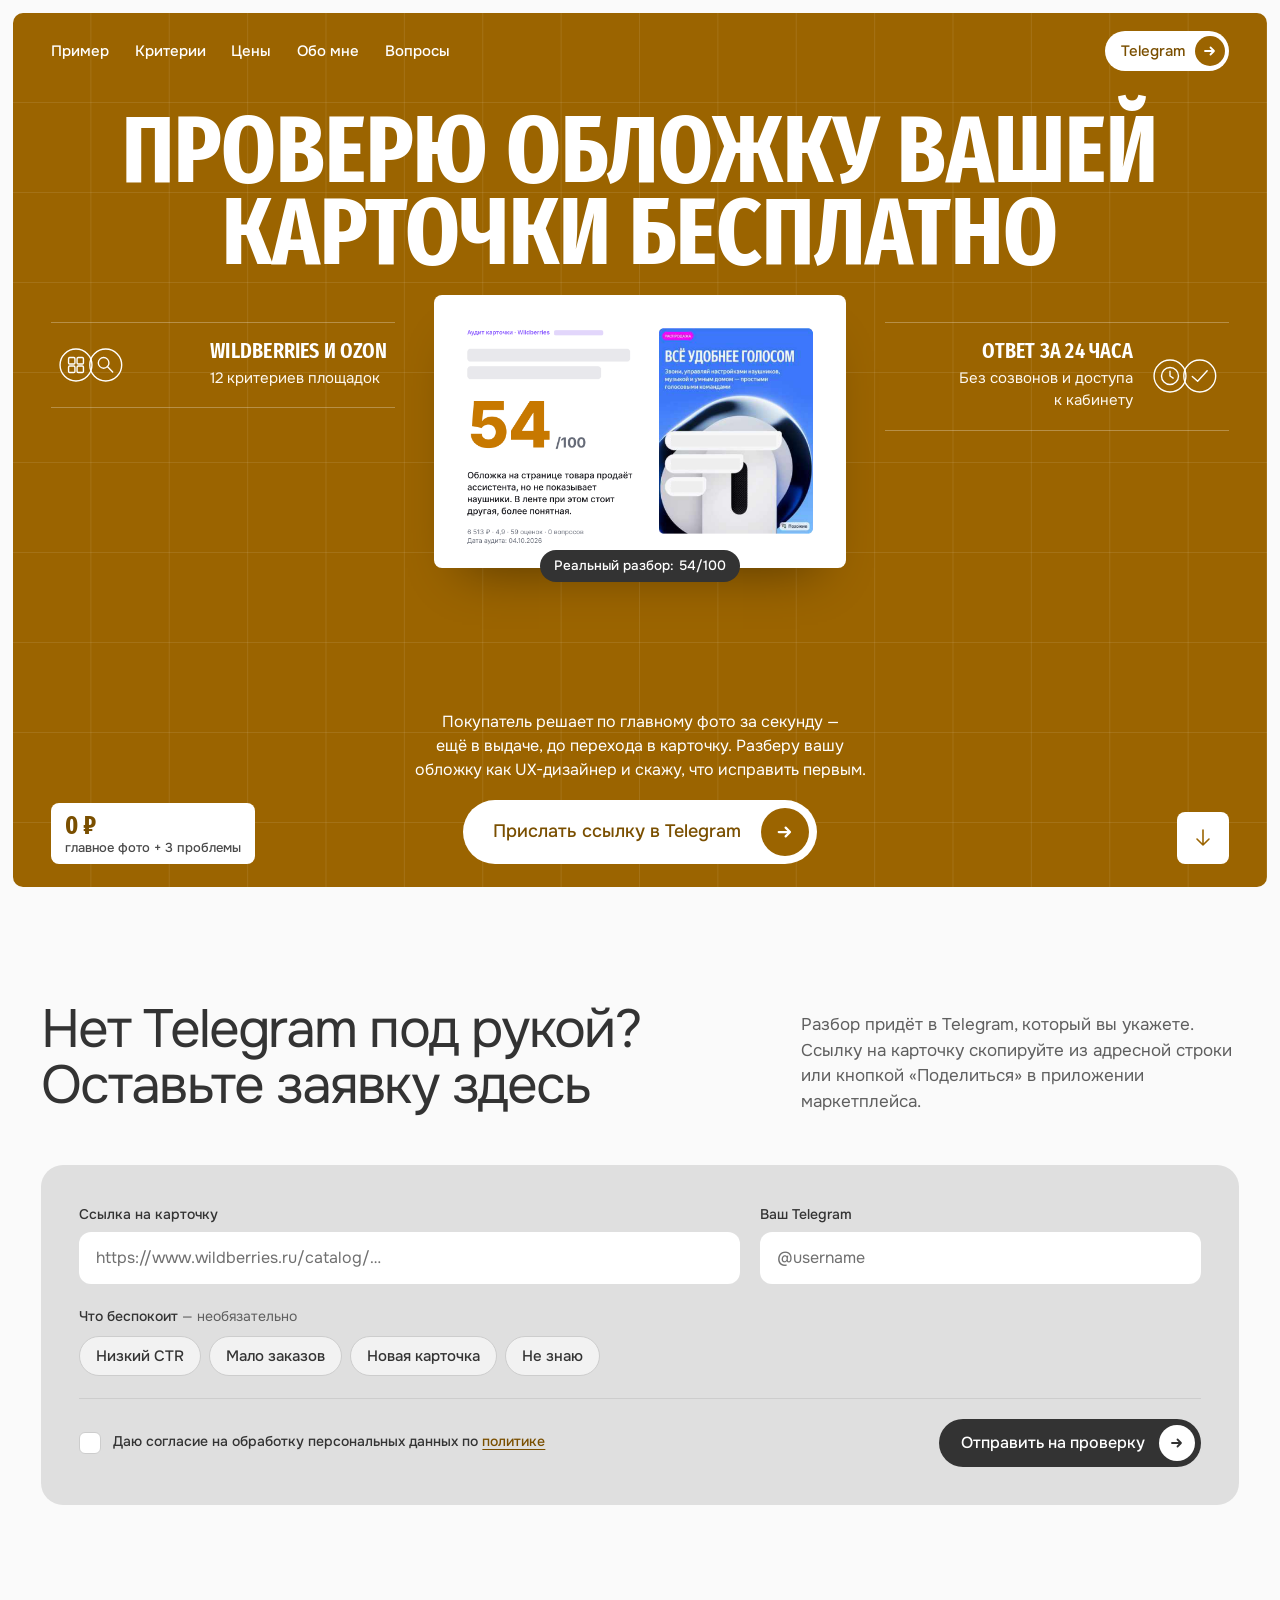
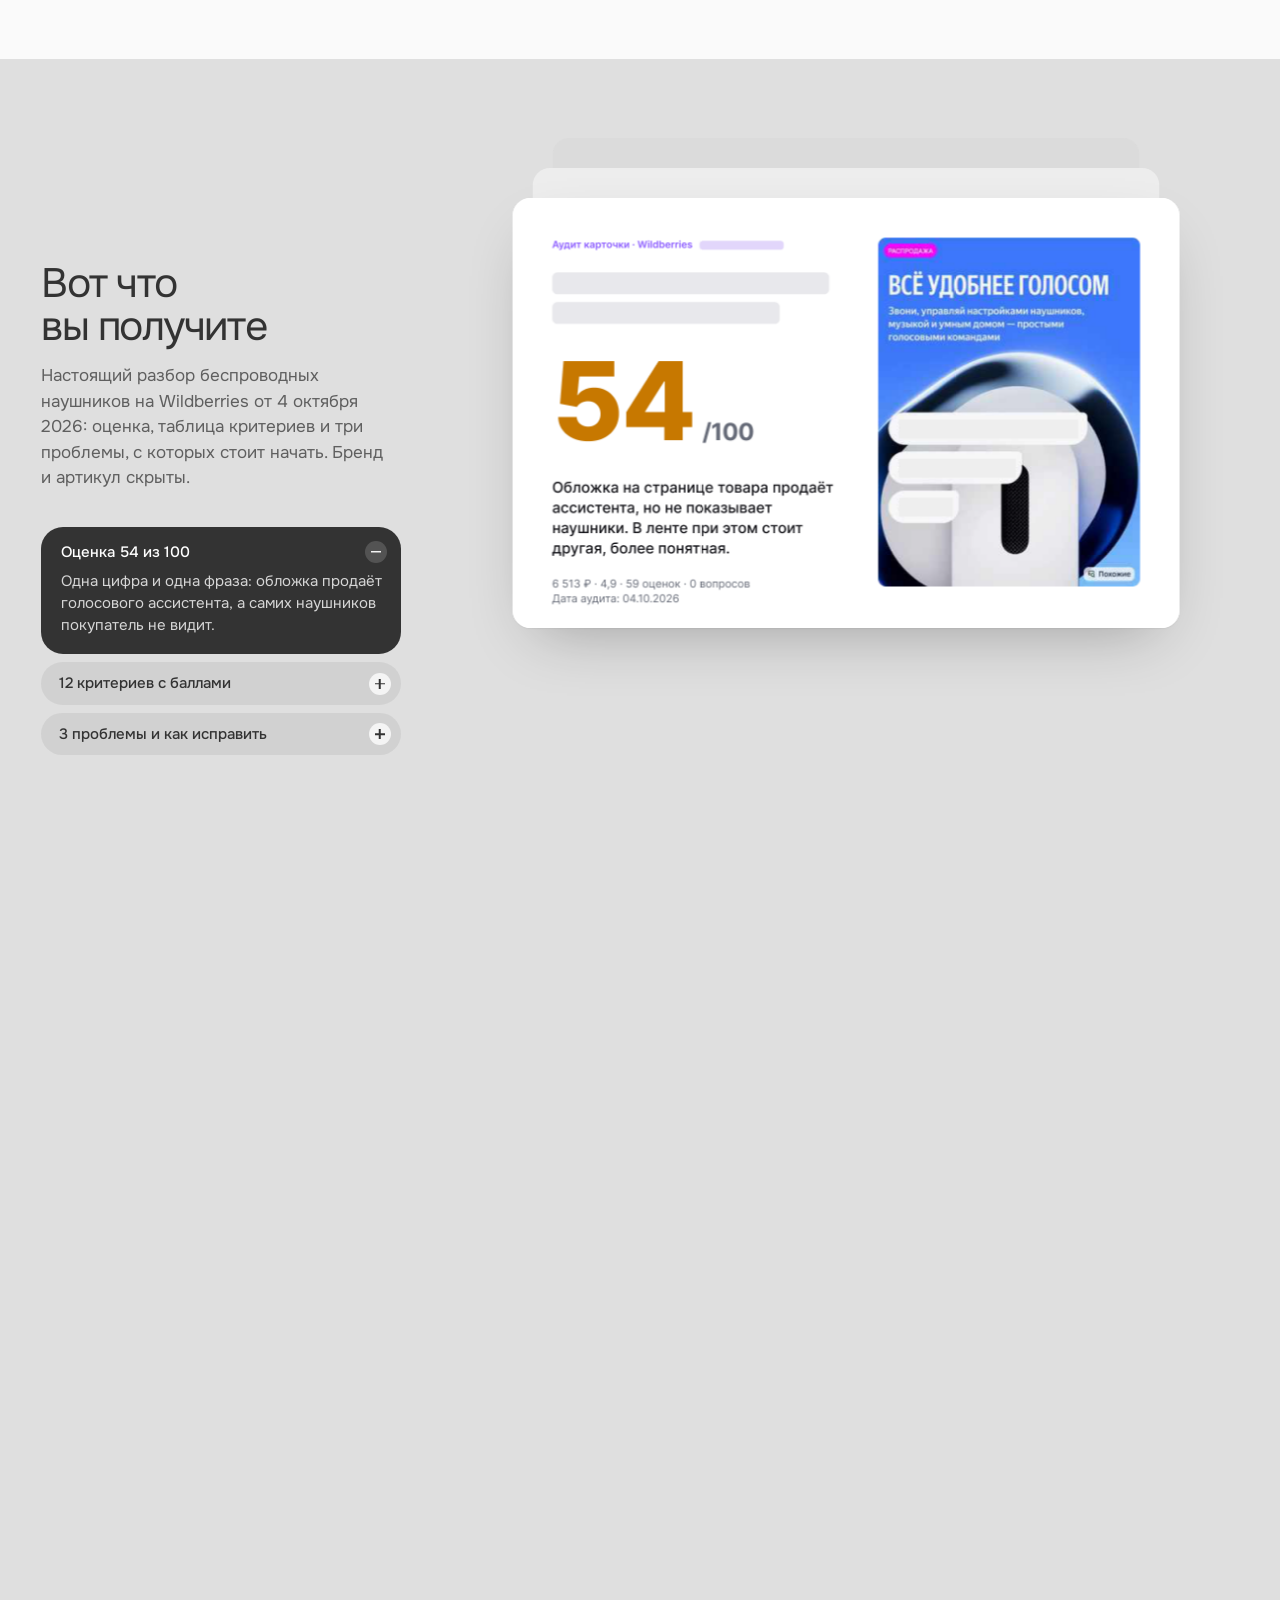
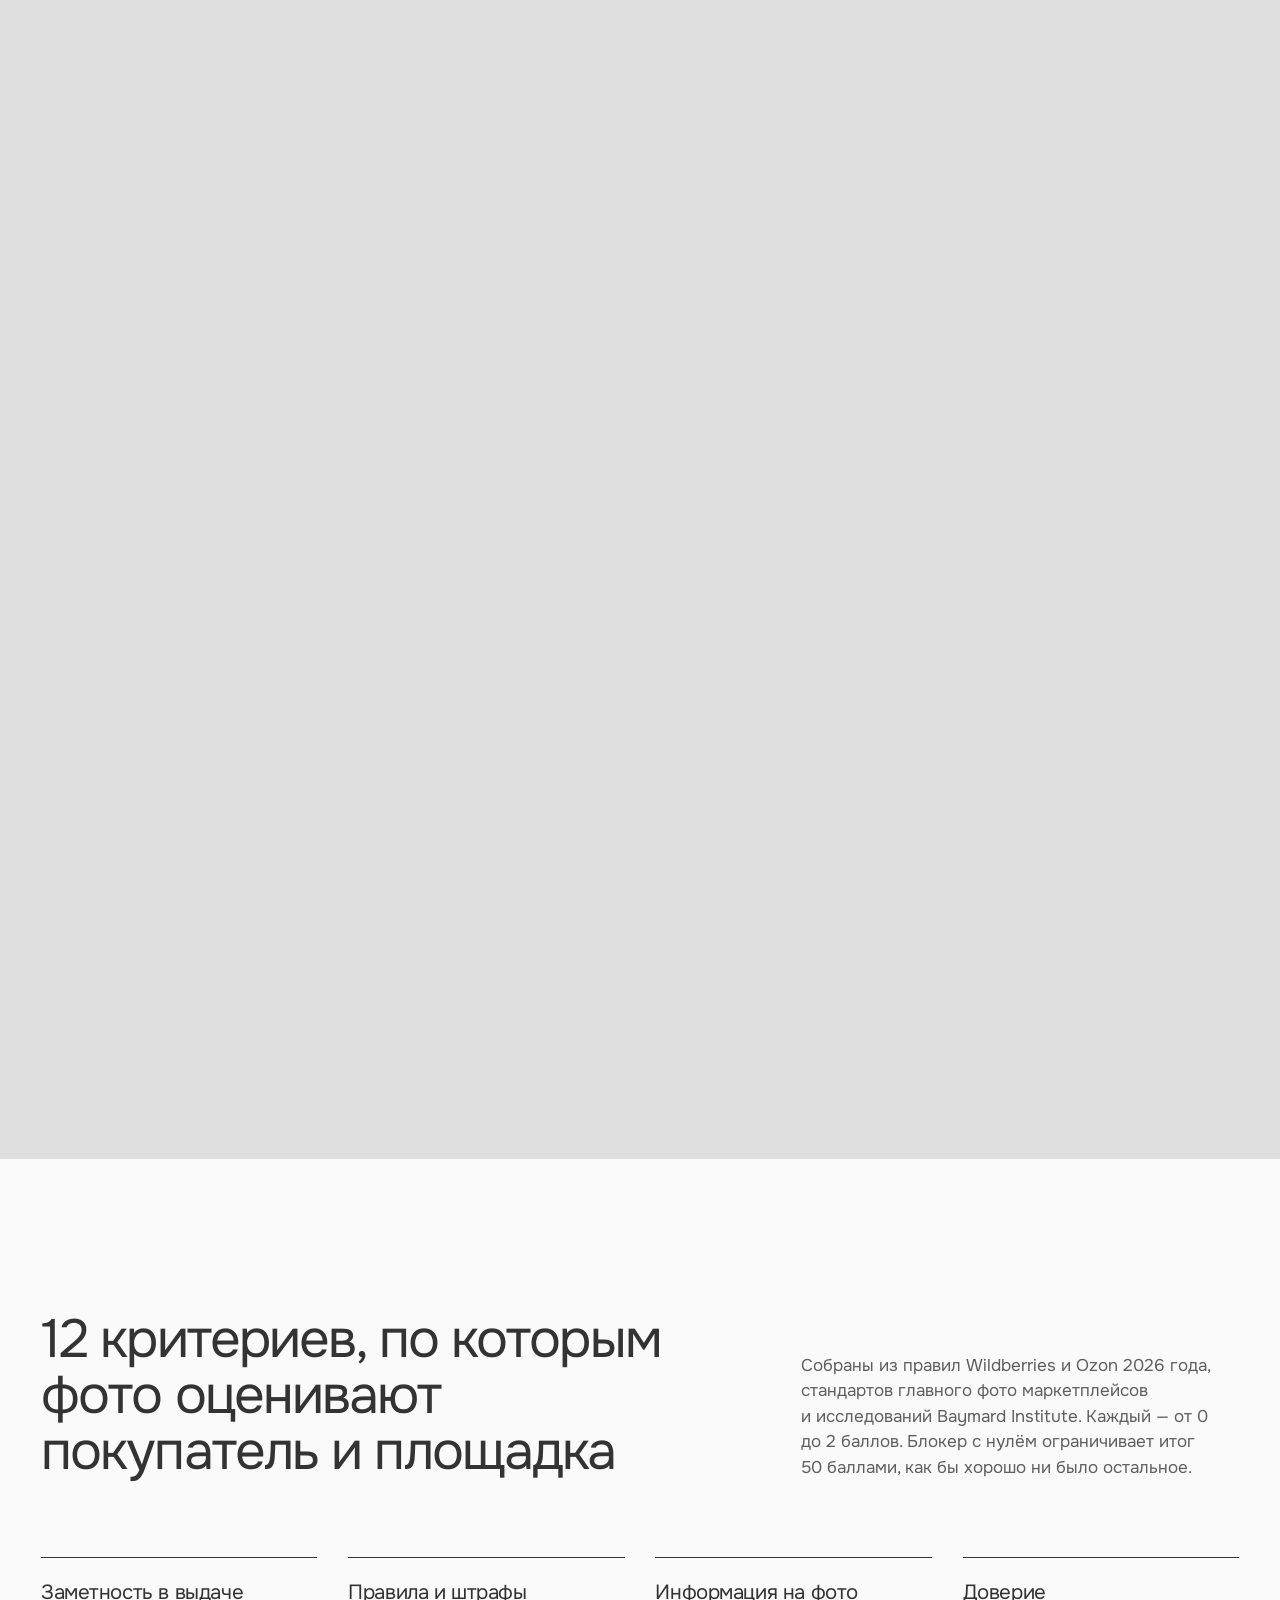
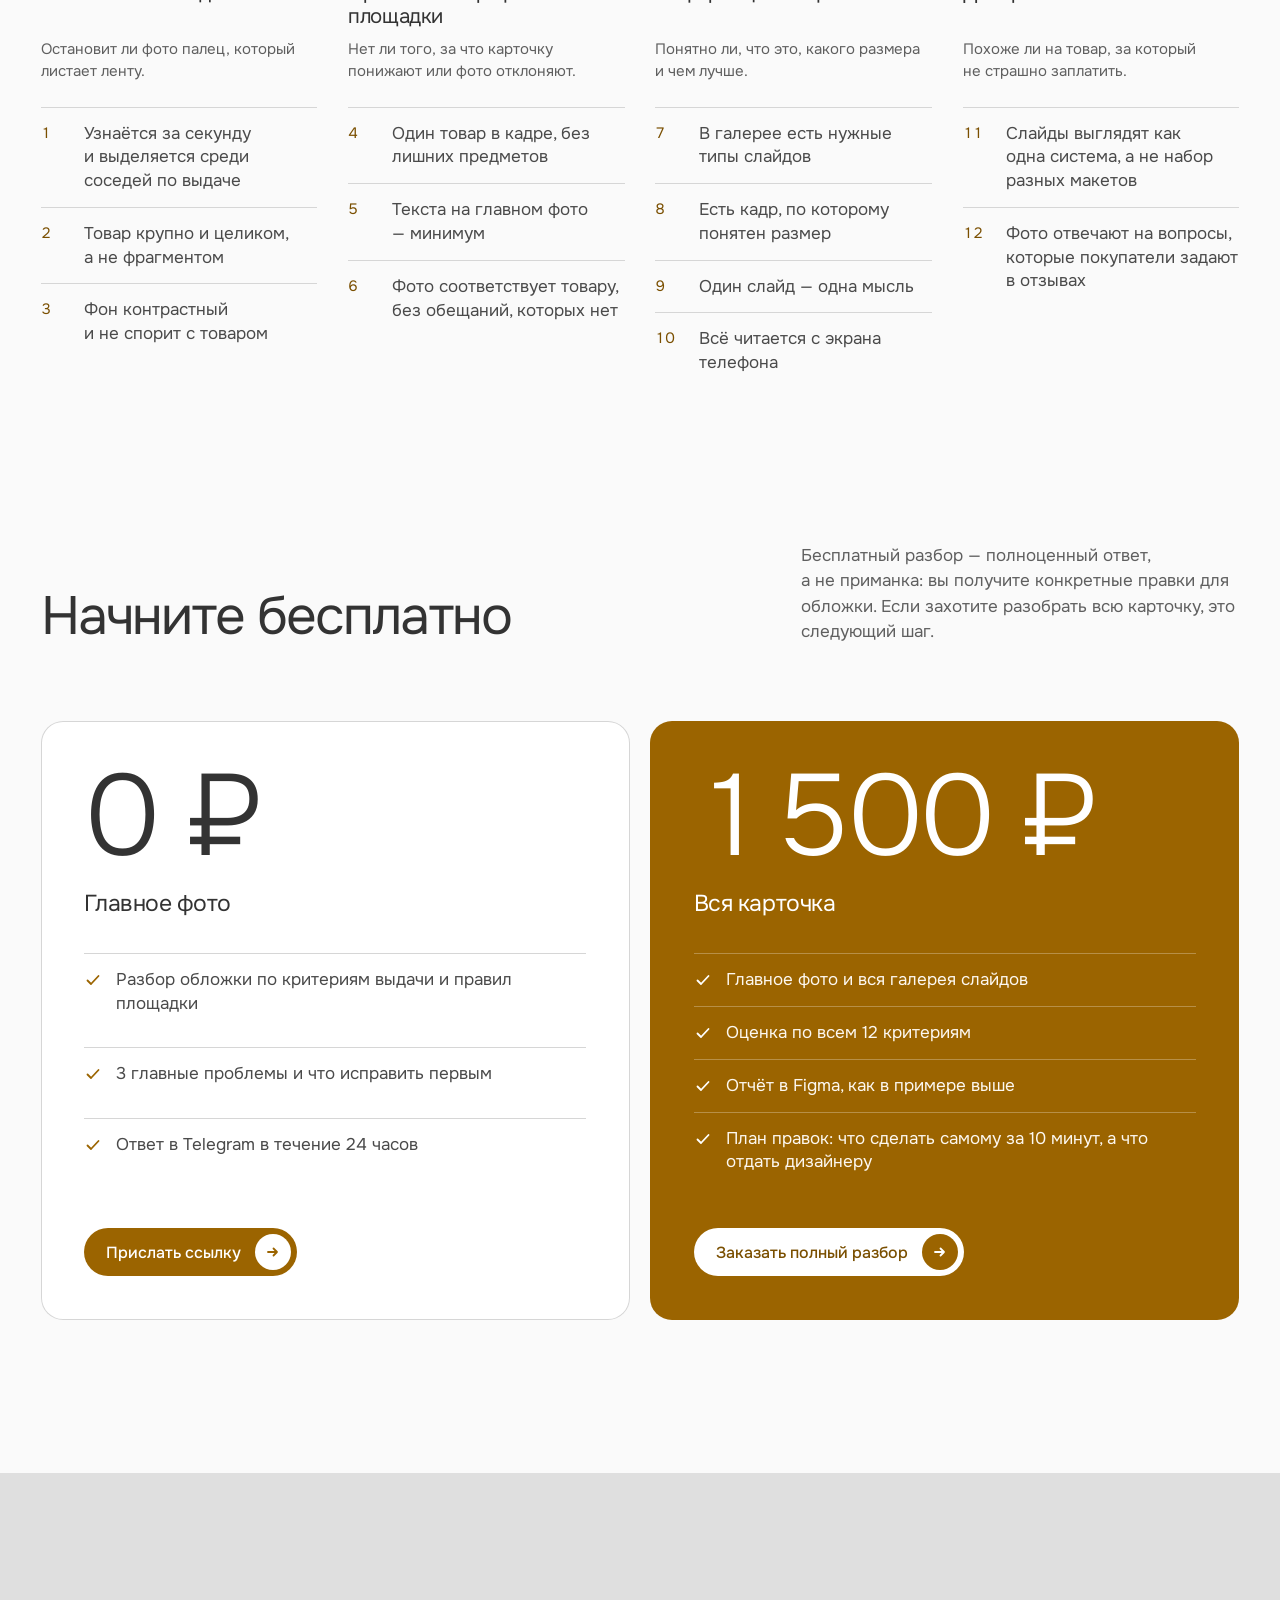
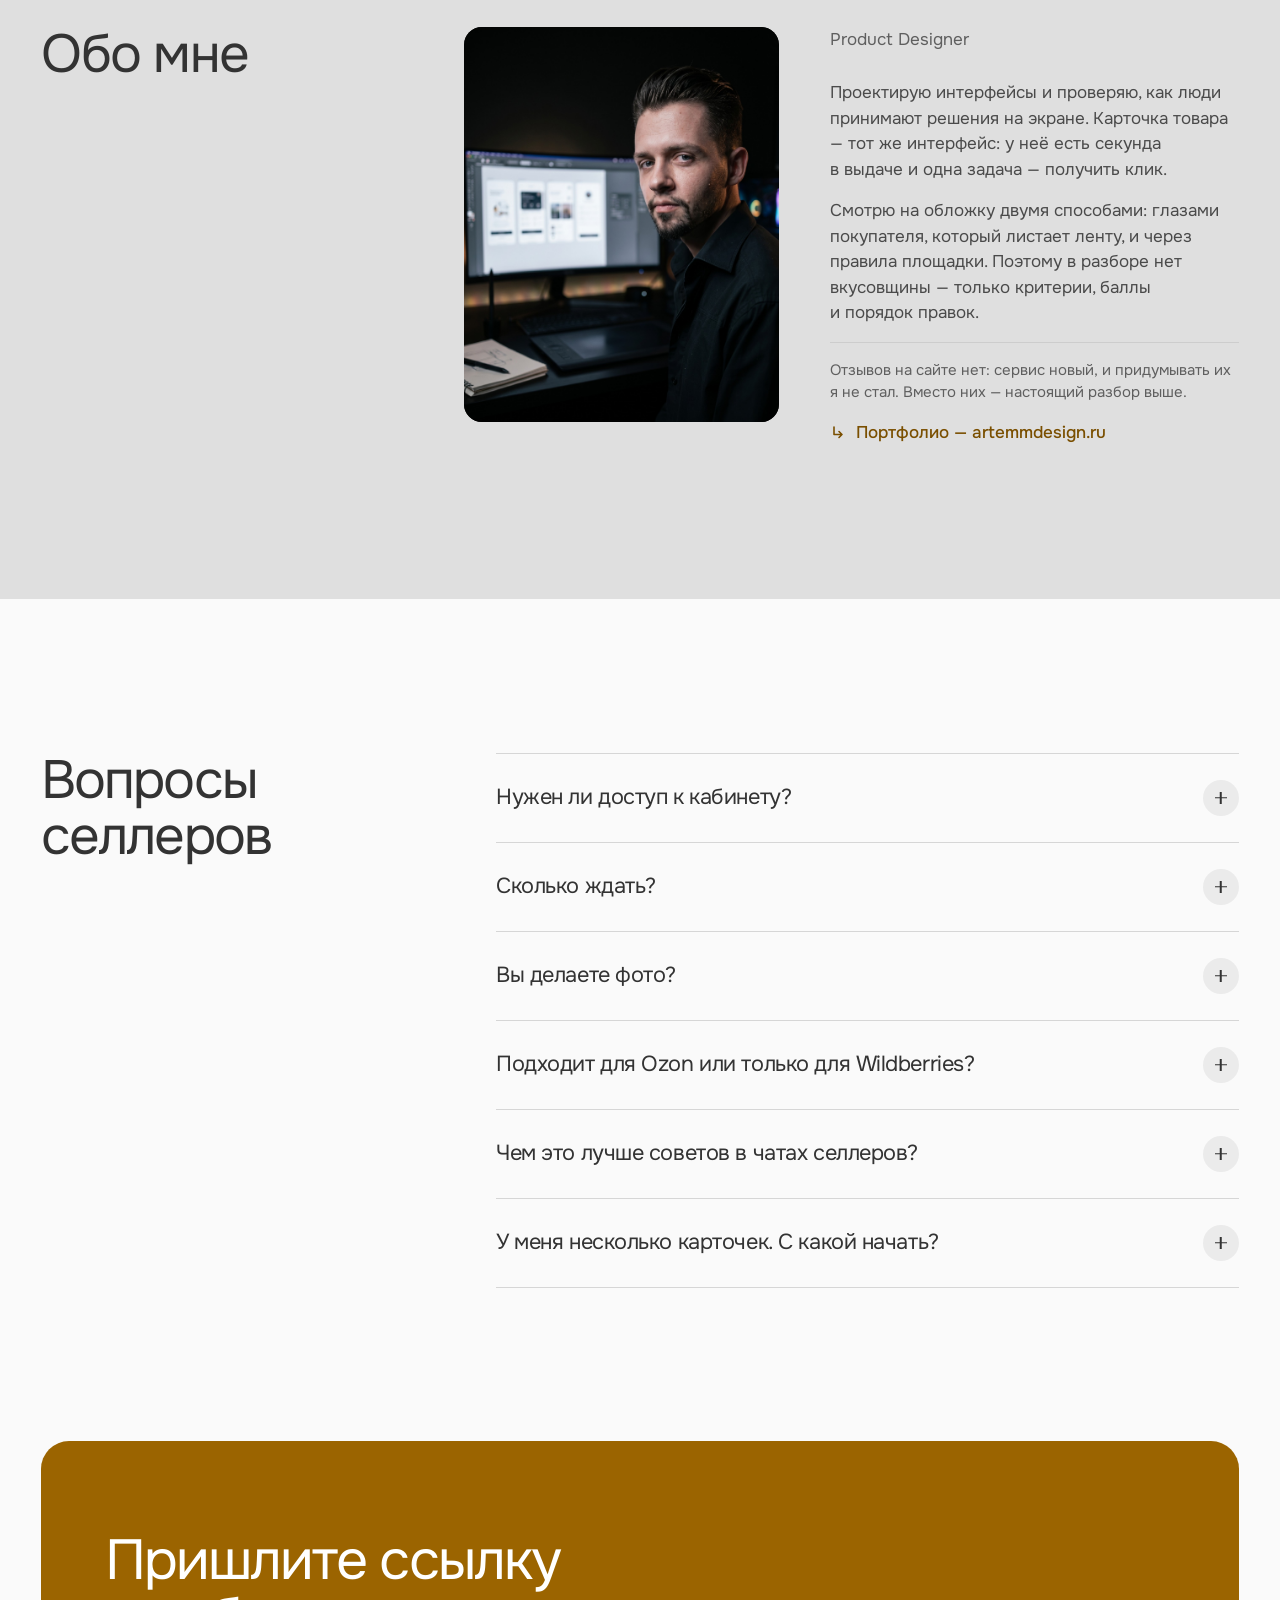
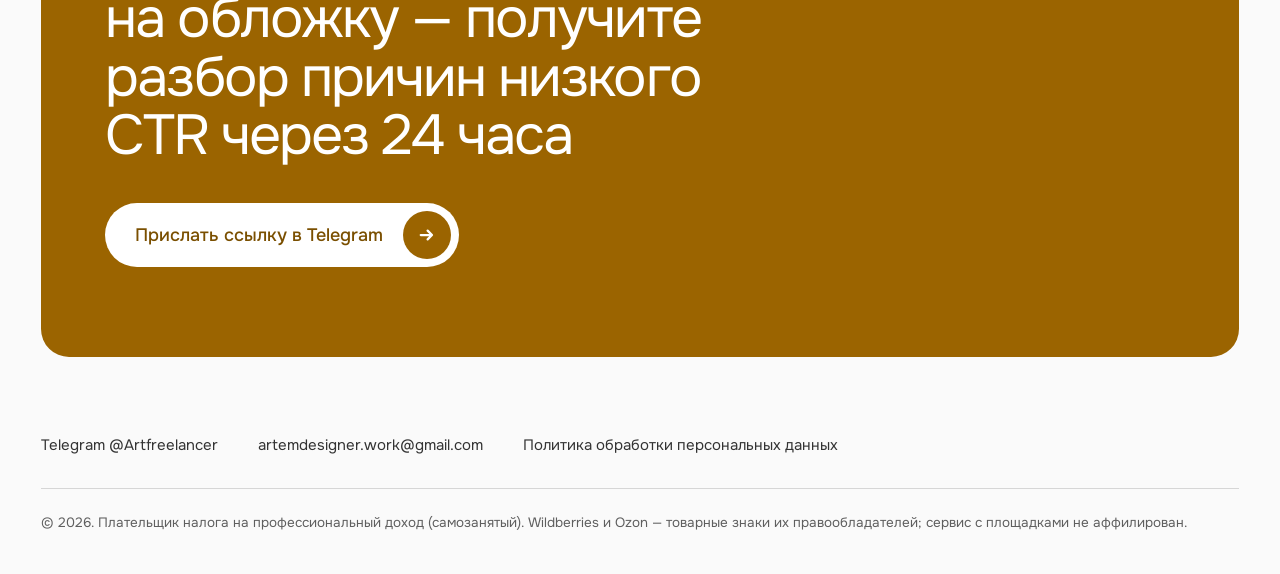
==== commit 513d45c5: "About: portfolio link to artemmdesign.ru, drop the name line Co-Authored-By: Claude Opus 5.5 <norepl" ====
--- a/index.html
+++ b/index.html
@@ -39,7 +39,7 @@
         <a href="#about">Обо мне</a>
         <a href="#faq">Вопросы</a>
       </nav>
-      <a class="btn btn--light btn--sm" aria-label="Написать в Telegram" data-tg href="https://t.me/Artfreelancer" target="_blank" rel="noopener">
+      <a class="btn btn--light btn--sm" aria-label="Написать в Telegram" data-tg href="https://t.me/Artfreelancer" onclick="ym(113476350,'reachGoal','tg_click')" target="_blank" rel="noopener">
         <span class="btn__label">Telegram</span>
         <span class="btn__disc" aria-hidden="true"><svg viewBox="0 0 16 16"><path d="M3 8h9M8.5 4.5 12 8l-3.5 3.5"/></svg></span>
       </a>
@@ -74,7 +74,7 @@
       <p class="hero__badge">0&nbsp;₽<span>главное фото + 3&nbsp;проблемы</span></p>
       <div class="hero__cta">
         <p class="hero__sub">Покупатель решает по&nbsp;главному фото за&nbsp;секунду — ещё в&nbsp;выдаче, до&nbsp;перехода в&nbsp;карточку. Разберу вашу обложку как UX-дизайнер и&nbsp;скажу, что исправить первым.</p>
-        <a class="btn btn--light btn--lg" data-tg href="https://t.me/Artfreelancer" target="_blank" rel="noopener">
+        <a class="btn btn--light btn--lg" data-tg href="https://t.me/Artfreelancer" onclick="ym(113476350,'reachGoal','tg_click')" target="_blank" rel="noopener">
           <span class="btn__label">Прислать ссылку в Telegram</span>
           <span class="btn__disc" aria-hidden="true"><svg viewBox="0 0 16 16"><path d="M3 8h9M8.5 4.5 12 8l-3.5 3.5"/></svg></span>
         </a>
@@ -251,7 +251,7 @@
           <li>3 главные проблемы и&nbsp;что исправить первым</li>
           <li>Ответ в&nbsp;Telegram в&nbsp;течение 24 часов</li>
         </ul>
-        <a class="btn" data-tg href="https://t.me/Artfreelancer" target="_blank" rel="noopener">
+        <a class="btn" data-tg href="https://t.me/Artfreelancer" onclick="ym(113476350,'reachGoal','tg_click')" target="_blank" rel="noopener">
           <span class="btn__label">Прислать ссылку</span>
           <span class="btn__disc" aria-hidden="true"><svg viewBox="0 0 16 16"><path d="M3 8h9M8.5 4.5 12 8l-3.5 3.5"/></svg></span>
         </a>
@@ -266,7 +266,7 @@
           <li>Отчёт в&nbsp;Figma, как в&nbsp;примере выше</li>
           <li>План правок: что сделать самому за&nbsp;10 минут, а&nbsp;что отдать дизайнеру</li>
         </ul>
-        <a class="btn btn--light" data-tg href="https://t.me/Artfreelancer" target="_blank" rel="noopener">
+        <a class="btn btn--light" data-tg href="https://t.me/Artfreelancer" onclick="ym(113476350,'reachGoal','tg_click')" target="_blank" rel="noopener">
           <span class="btn__label">Заказать полный разбор</span>
           <span class="btn__disc" aria-hidden="true"><svg viewBox="0 0 16 16"><path d="M3 8h9M8.5 4.5 12 8l-3.5 3.5"/></svg></span>
         </a>
@@ -284,14 +284,13 @@
       </figure>
 
       <div class="about__text">
-        <p class="about__name">Артём Мута</p>
         <p class="about__role">Product Designer</p>
         <p>Проектирую интерфейсы и&nbsp;проверяю, как люди принимают решения на&nbsp;экране. Карточка товара — тот&nbsp;же интерфейс: у&nbsp;неё есть секунда в&nbsp;выдаче и&nbsp;одна задача — получить клик.</p>
         <p>Смотрю на&nbsp;обложку двумя способами: глазами покупателя, который листает ленту, и&nbsp;через правила площадки. Поэтому в&nbsp;разборе нет вкусовщины — только критерии, баллы и&nbsp;порядок правок.</p>
         <p class="about__honest">Отзывов на&nbsp;сайте нет: сервис новый, и&nbsp;придумывать их я не&nbsp;стал. Вместо них — настоящий разбор выше.</p>
-        <a class="arrow-link" href="https://artem.vercel.app" target="_blank" rel="noopener">
+        <a class="arrow-link" href="http://artemmdesign.ru" target="_blank" rel="noopener">
           <svg viewBox="0 0 16 16" aria-hidden="true"><path d="M4 2v7.5h8M9 6.5l3 3-3 3"/></svg>
-          Портфолио — artem.vercel.app
+          Портфолио — artemmdesign.ru
         </a>
       </div>
     </div>
@@ -313,7 +312,7 @@
         <summary>Вы делаете фото?<span class="faq__icon" aria-hidden="true"></span></summary>
         <div class="faq__a">
           <p>Нет, не&nbsp;снимаю. Даю техническое задание дизайнеру: что должно быть в&nbsp;кадре, сколько текста допустимо и&nbsp;в&nbsp;каком порядке идут слайды.</p>
-          <p>Если своего дизайнера нет, могу сам переделать обложку и&nbsp;галерею по&nbsp;этому ТЗ — <a data-tg href="https://t.me/Artfreelancer" target="_blank" rel="noopener">напишите в&nbsp;Telegram</a>, обсудим объём и&nbsp;срок.</p>
+          <p>Если своего дизайнера нет, могу сам переделать обложку и&nbsp;галерею по&nbsp;этому ТЗ — <a data-tg href="https://t.me/Artfreelancer" onclick="ym(113476350,'reachGoal','tg_click')" target="_blank" rel="noopener">напишите в&nbsp;Telegram</a>, обсудим объём и&nbsp;срок.</p>
         </div>
       </details>
       <details>
@@ -334,7 +333,7 @@
   <!-- Close -->
   <section class="close" aria-labelledby="close-title">
     <h2 class="close__title" id="close-title">Пришлите ссылку на&nbsp;обложку&nbsp;— получите разбор причин низкого CTR через 24&nbsp;часа</h2>
-    <a class="btn btn--light btn--lg" data-tg href="https://t.me/Artfreelancer" target="_blank" rel="noopener">
+    <a class="btn btn--light btn--lg" data-tg href="https://t.me/Artfreelancer" onclick="ym(113476350,'reachGoal','tg_click')" target="_blank" rel="noopener">
       <span class="btn__label">Прислать ссылку в Telegram</span>
       <span class="btn__disc" aria-hidden="true"><svg viewBox="0 0 16 16"><path d="M3 8h9M8.5 4.5 12 8l-3.5 3.5"/></svg></span>
     </a>
@@ -344,7 +343,7 @@
 
 <footer class="footer">
   <ul class="footer__links">
-    <li><a data-tg href="https://t.me/Artfreelancer" target="_blank" rel="noopener">Telegram @Artfreelancer</a></li>
+    <li><a data-tg href="https://t.me/Artfreelancer" onclick="ym(113476350,'reachGoal','tg_click')" target="_blank" rel="noopener">Telegram @Artfreelancer</a></li>
     <li><a href="mailto:artemdesigner.work@gmail.com">artemdesigner.work@gmail.com</a></li>
     <li><a href="privacy.html">Политика обработки персональных данных</a></li>
   </ul>
--- a/styles.css
+++ b/styles.css
@@ -448,8 +448,7 @@
 .about__photo img { width: 100%; height: 100%; object-fit: cover; object-position: 60% 30%; }
 .about__text { display: grid; gap: 16px; max-width: 46ch; justify-items: start; }
 .about__text p { color: var(--ink-soft); text-wrap: pretty; }
-.about__text .about__name { font-size: clamp(1.75rem, 2.4vw, 2.25rem); line-height: 1.1; letter-spacing: -0.03em; color: var(--ink); }
-.about__text .about__role { color: var(--muted); margin-top: -10px; margin-bottom: 12px; }
+.about__text .about__role { color: var(--muted); margin-bottom: 12px; }
 .about__text .about__honest { color: var(--muted); font-size: 15px; padding-top: 16px; border-top: 1px solid var(--neutral-deep); width: 100%; }
 
 /* FAQ ------------------------------------------------------------------- */
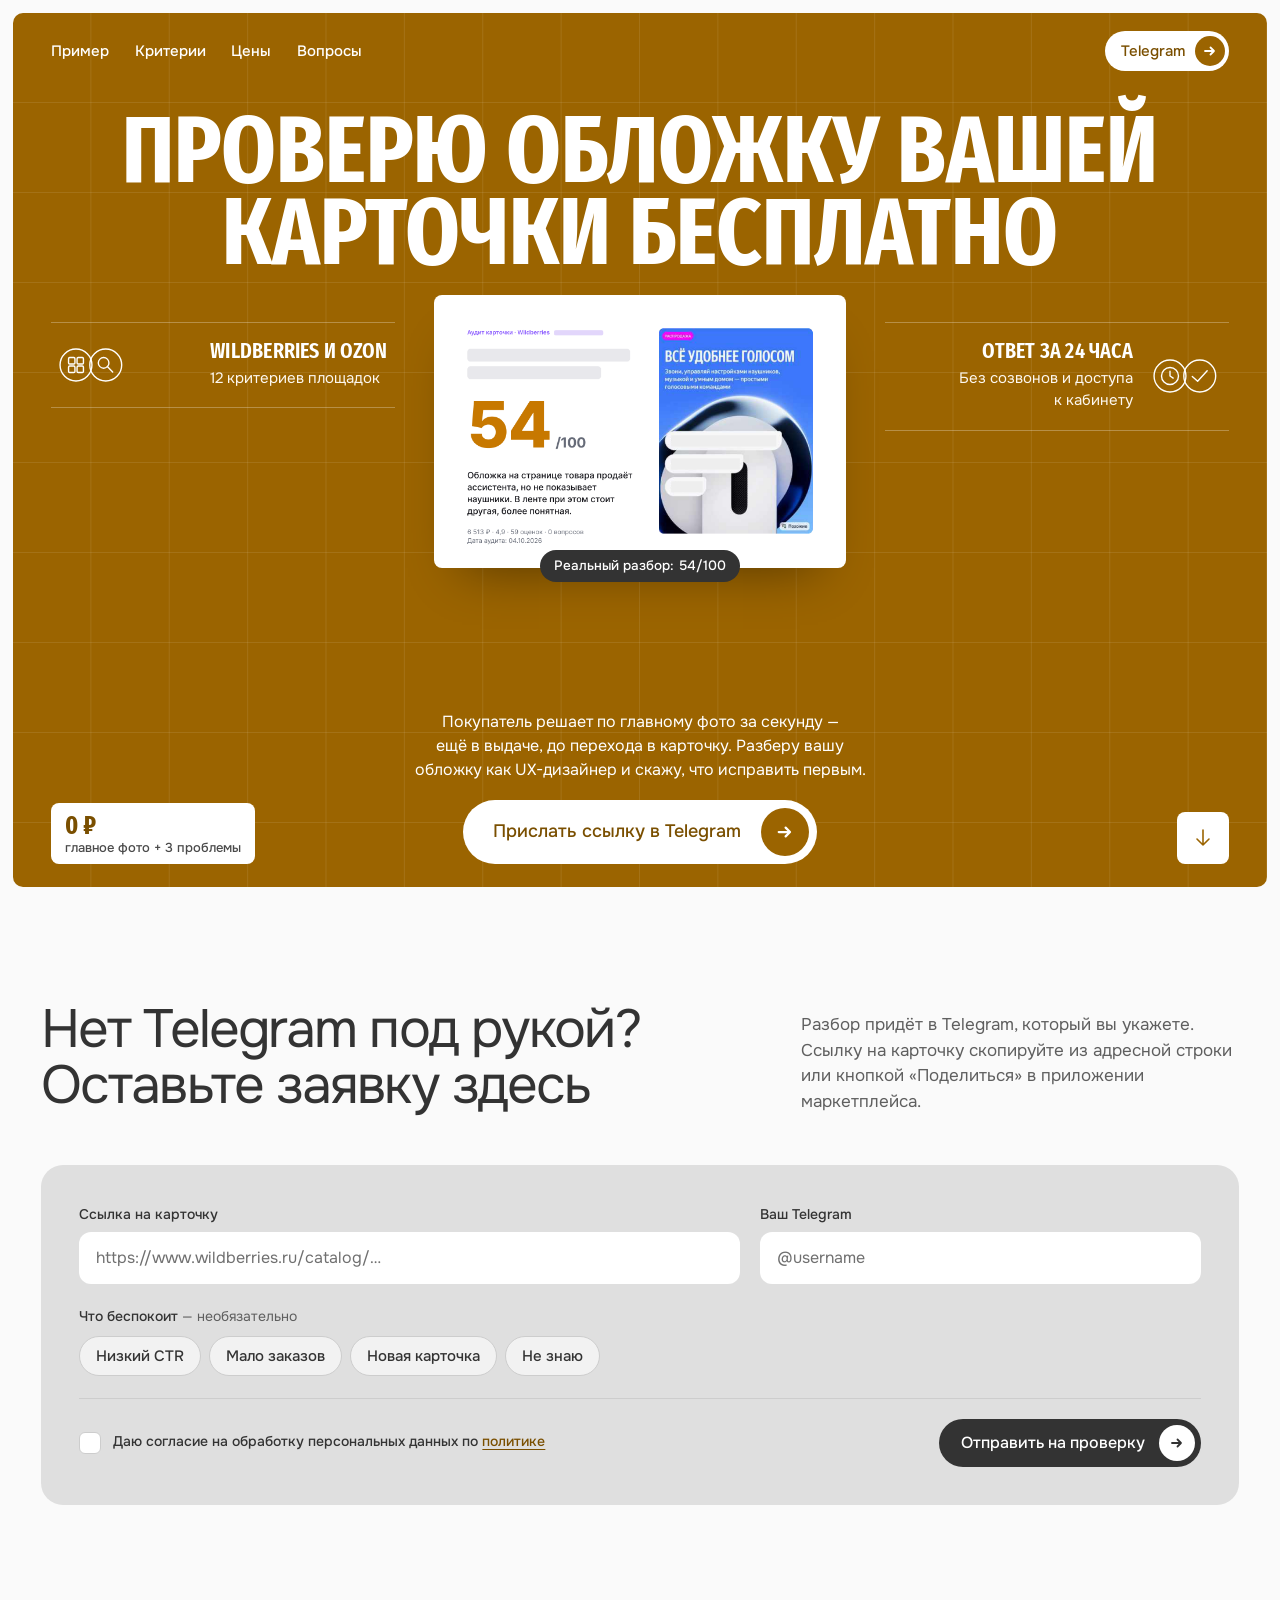
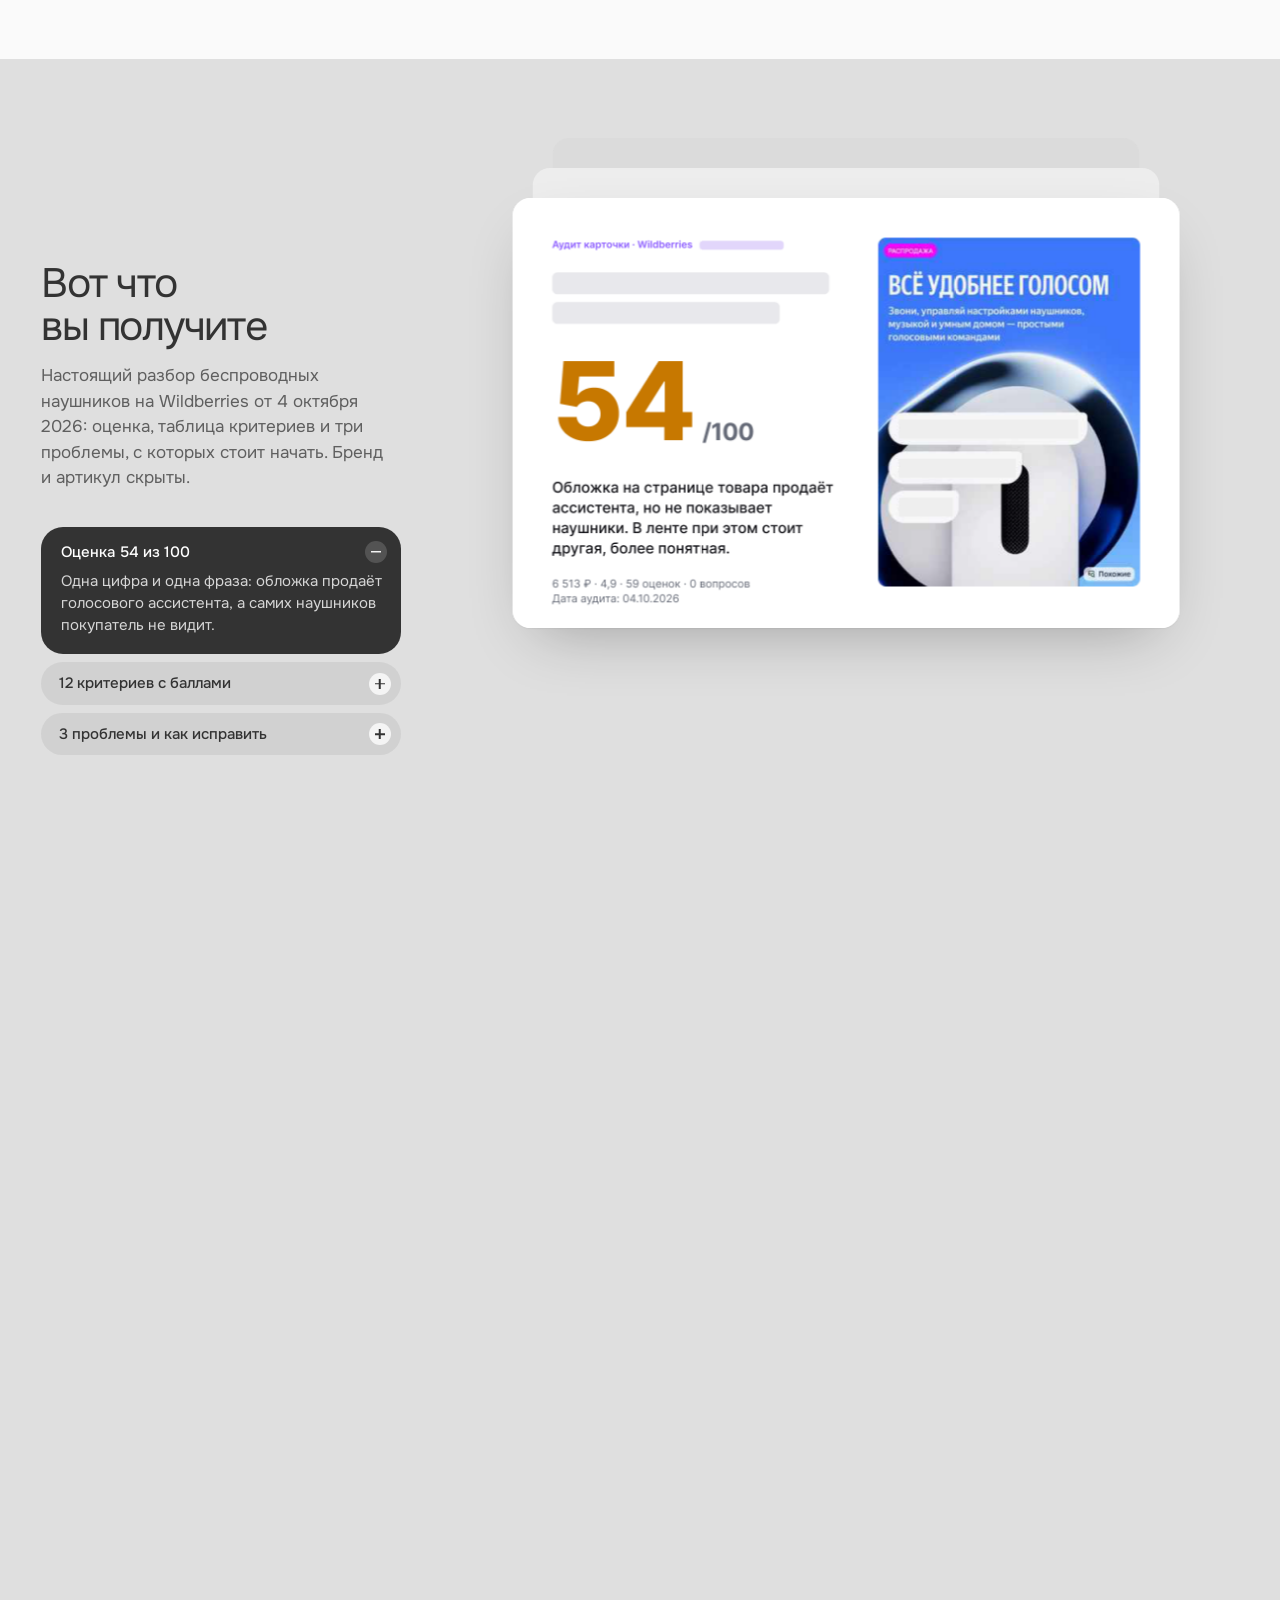
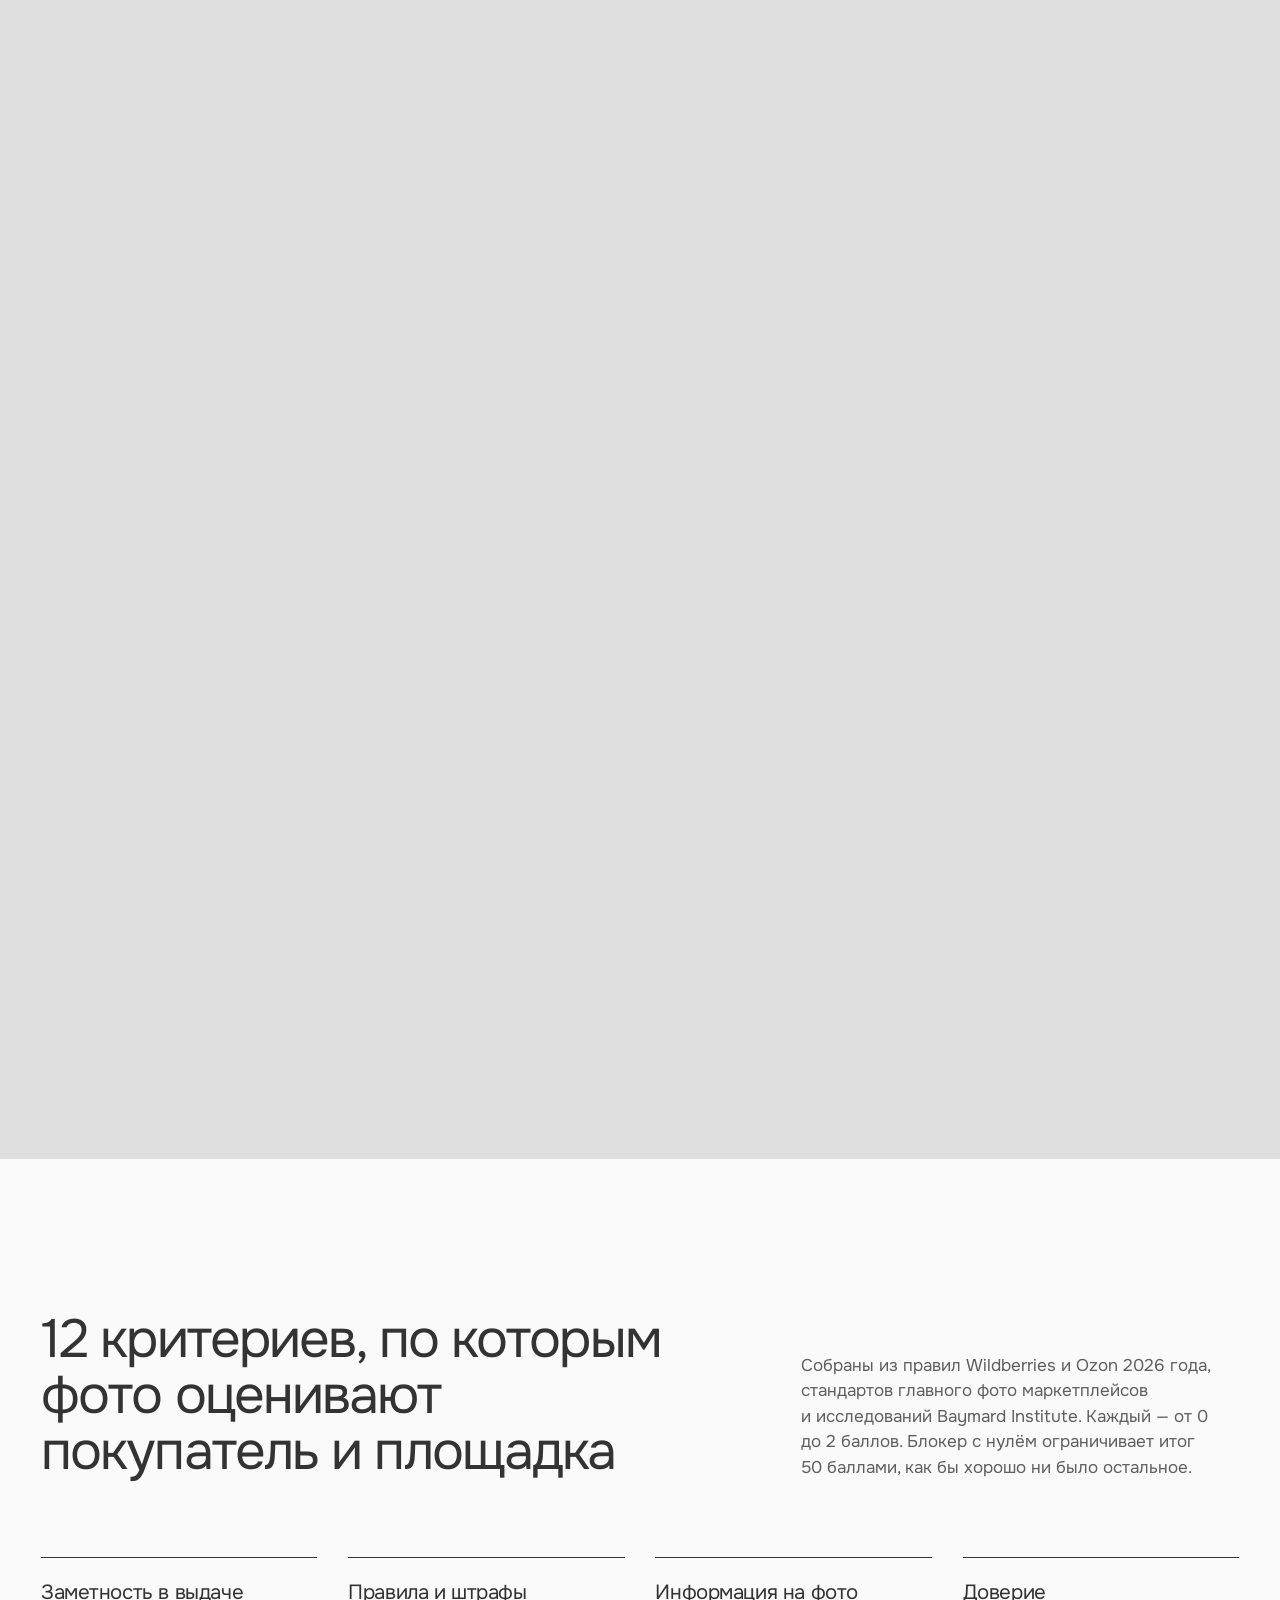
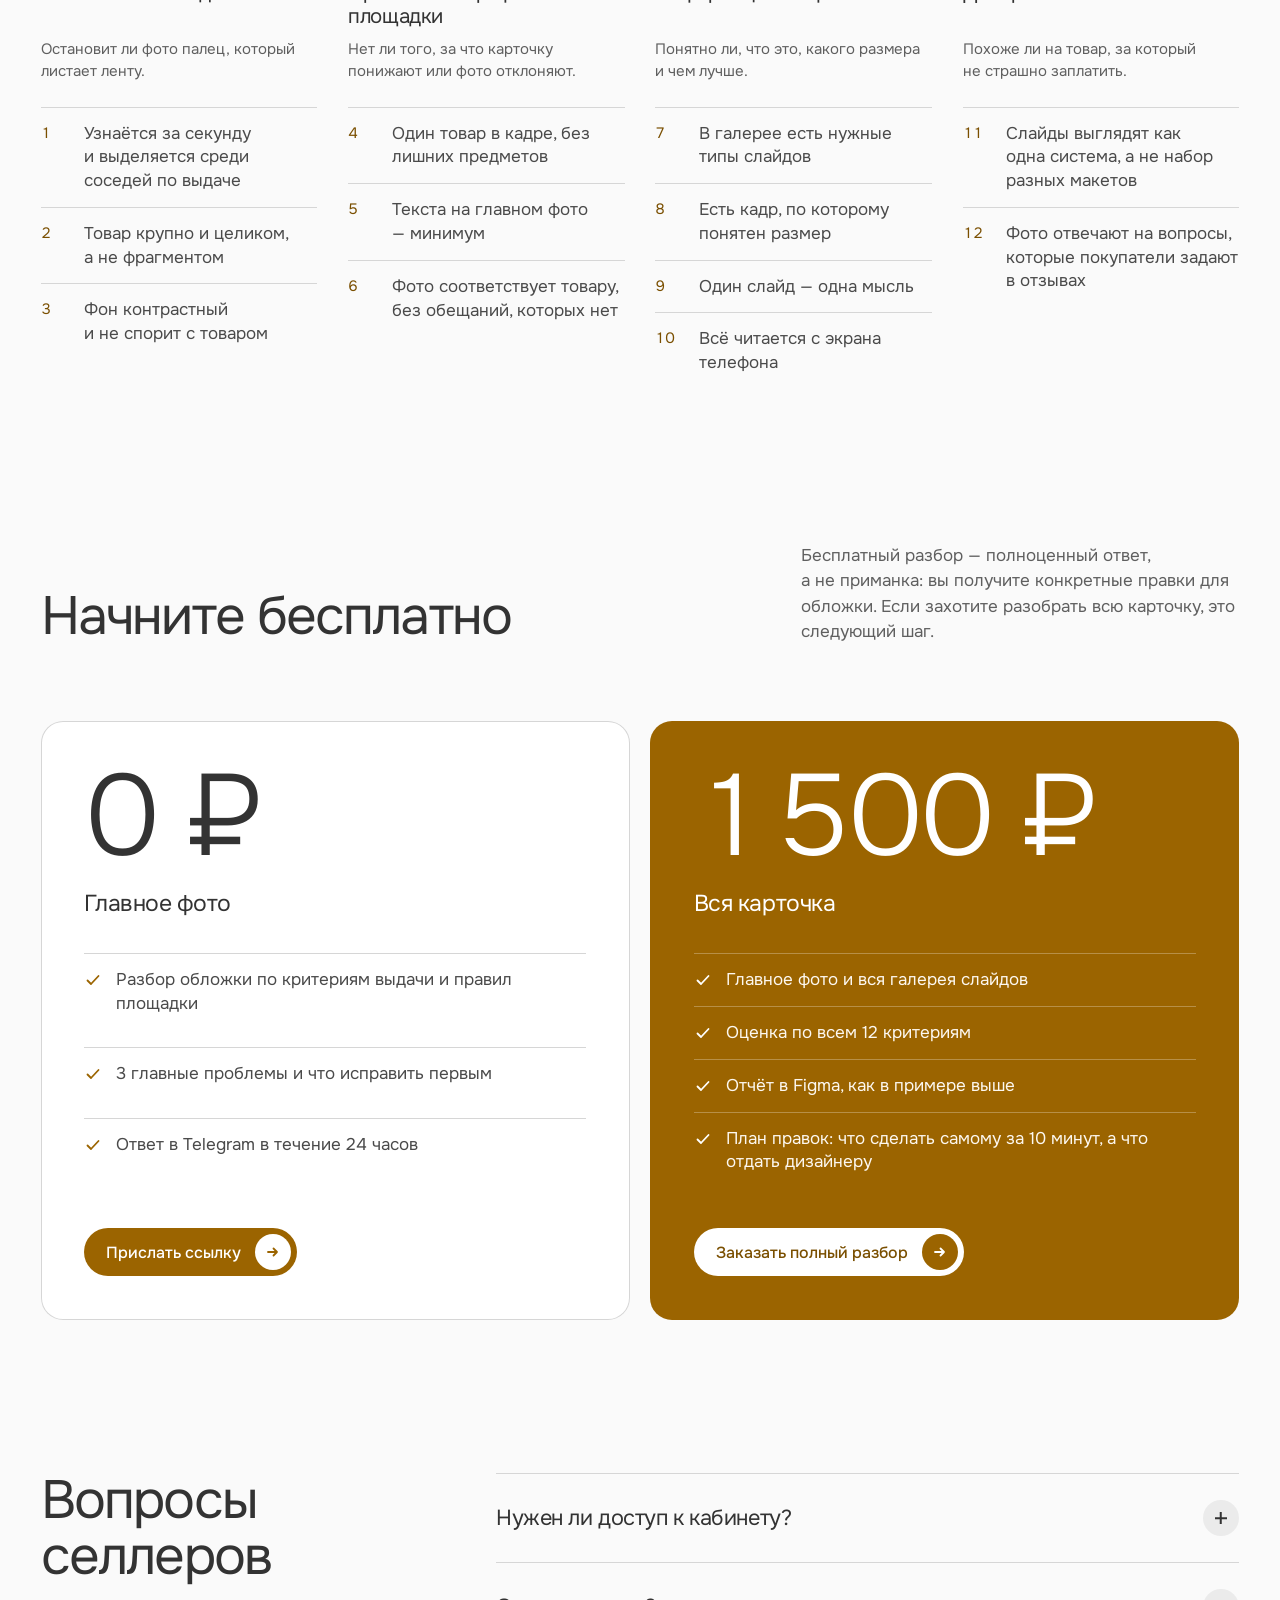
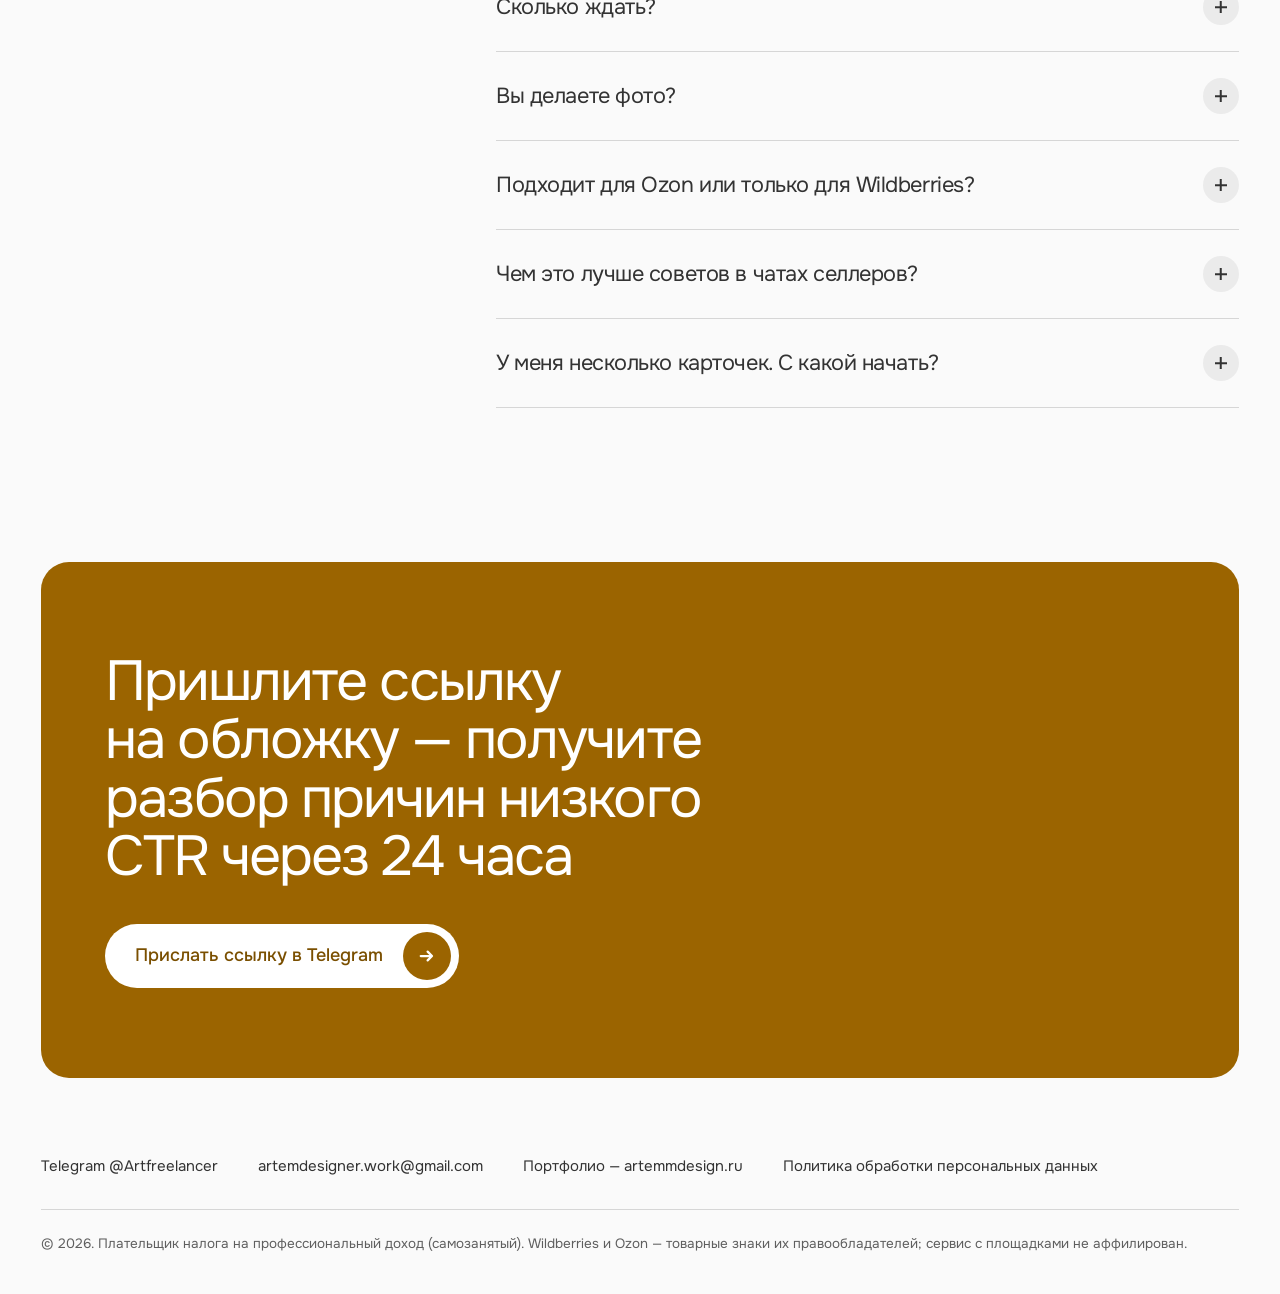
==== commit 6950246c: "Remove the About section; portfolio link moves to the footer Co-Authored-By: Claude Opus 5.5 <norepl" ====
--- a/index.html
+++ b/index.html
@@ -36,7 +36,6 @@
         <a href="#case">Пример</a>
         <a href="#criteria">Критерии</a>
         <a href="#price">Цены</a>
-        <a href="#about">Обо мне</a>
         <a href="#faq">Вопросы</a>
       </nav>
       <a class="btn btn--light btn--sm" aria-label="Написать в Telegram" data-tg href="https://t.me/Artfreelancer" onclick="ym(113476350,'reachGoal','tg_click')" target="_blank" rel="noopener">
@@ -274,28 +273,6 @@
     </div>
   </section>
 
-  <!-- About -->
-  <section class="about" id="about" aria-labelledby="about-title">
-    <div class="about__inner">
-      <h2 class="h2" id="about-title">Обо мне</h2>
-
-      <figure class="about__photo">
-        <img src="assets/photo.jpg" width="1493" height="2000" loading="lazy" alt="Артём Мута за рабочим столом, на мониторе — макеты экранов приложения">
-      </figure>
-
-      <div class="about__text">
-        <p class="about__role">Product Designer</p>
-        <p>Проектирую интерфейсы и&nbsp;проверяю, как люди принимают решения на&nbsp;экране. Карточка товара — тот&nbsp;же интерфейс: у&nbsp;неё есть секунда в&nbsp;выдаче и&nbsp;одна задача — получить клик.</p>
-        <p>Смотрю на&nbsp;обложку двумя способами: глазами покупателя, который листает ленту, и&nbsp;через правила площадки. Поэтому в&nbsp;разборе нет вкусовщины — только критерии, баллы и&nbsp;порядок правок.</p>
-        <p class="about__honest">Отзывов на&nbsp;сайте нет: сервис новый, и&nbsp;придумывать их я не&nbsp;стал. Вместо них — настоящий разбор выше.</p>
-        <a class="arrow-link" href="http://artemmdesign.ru" target="_blank" rel="noopener">
-          <svg viewBox="0 0 16 16" aria-hidden="true"><path d="M4 2v7.5h8M9 6.5l3 3-3 3"/></svg>
-          Портфолио — artemmdesign.ru
-        </a>
-      </div>
-    </div>
-  </section>
-
   <!-- FAQ -->
   <section class="faq" id="faq" aria-labelledby="faq-title">
     <h2 class="h2" id="faq-title">Вопросы селлеров</h2>
@@ -345,6 +322,7 @@
   <ul class="footer__links">
     <li><a data-tg href="https://t.me/Artfreelancer" onclick="ym(113476350,'reachGoal','tg_click')" target="_blank" rel="noopener">Telegram @Artfreelancer</a></li>
     <li><a href="mailto:artemdesigner.work@gmail.com">artemdesigner.work@gmail.com</a></li>
+    <li><a href="http://artemmdesign.ru" target="_blank" rel="noopener">Портфолио — artemmdesign.ru</a></li>
     <li><a href="privacy.html">Политика обработки персональных данных</a></li>
   </ul>
   <p class="footer__legal">© 2026. Плательщик налога на&nbsp;профессиональный доход (самозанятый). Wildberries и&nbsp;Ozon — товарные знаки их правообладателей; сервис с&nbsp;площадками не&nbsp;аффилирован.</p>
--- a/styles.css
+++ b/styles.css
@@ -434,23 +434,6 @@
 .plan--full .ticks li { color: var(--on-accent-soft); border-top-color: var(--accent-line); }
 .plan--full .ticks li::before { color: #fff; }
 
-/* About ----------------------------------------------------------------- */
-.about { background: var(--neutral); margin-top: var(--section); }
-.about__inner {
-  max-width: var(--max); margin: 0 auto;
-  padding: var(--section) var(--gutter);
-  display: grid;
-  grid-template-columns: minmax(0, 4fr) minmax(0, 3.4fr) minmax(0, 4.4fr);
-  gap: clamp(24px, 4vw, 72px);
-  align-items: start;
-}
-.about__photo { aspect-ratio: 4 / 5; border-radius: 18px; overflow: hidden; background: #1a1a1a; }
-.about__photo img { width: 100%; height: 100%; object-fit: cover; object-position: 60% 30%; }
-.about__text { display: grid; gap: 16px; max-width: 46ch; justify-items: start; }
-.about__text p { color: var(--ink-soft); text-wrap: pretty; }
-.about__text .about__role { color: var(--muted); margin-bottom: 12px; }
-.about__text .about__honest { color: var(--muted); font-size: 15px; padding-top: 16px; border-top: 1px solid var(--neutral-deep); width: 100%; }
-
 /* FAQ ------------------------------------------------------------------- */
 .faq { display: grid; grid-template-columns: minmax(0, 4fr) minmax(0, 7.6fr); gap: clamp(24px, 5vw, 96px); align-items: start; }
 .faq__list { border-bottom: 1px solid var(--line); }
@@ -512,8 +495,6 @@
   .hero__card { grid-column: 1 / -1; grid-row: 1; max-width: 560px; }
   .hero__band { margin-top: 0; }
   .groups { grid-template-columns: repeat(2, minmax(0, 1fr)); row-gap: 56px; }
-  .about__inner { grid-template-columns: minmax(0, 1fr) minmax(0, 1.3fr); }
-  .about__inner .h2 { grid-column: 1 / -1; }
   .faq { grid-template-columns: 1fr; }
 }
 
@@ -554,8 +535,6 @@
   .apply__submit .btn { justify-content: space-between; }
   .groups { grid-template-columns: 1fr; row-gap: 48px; }
   .group h3, .group__lead { min-height: 0; }
-  .about__inner { grid-template-columns: 1fr; }
-  .about__photo { max-width: 360px; }
   .faq__a { padding-right: 0; }
   .close { border-radius: 22px; }
 }
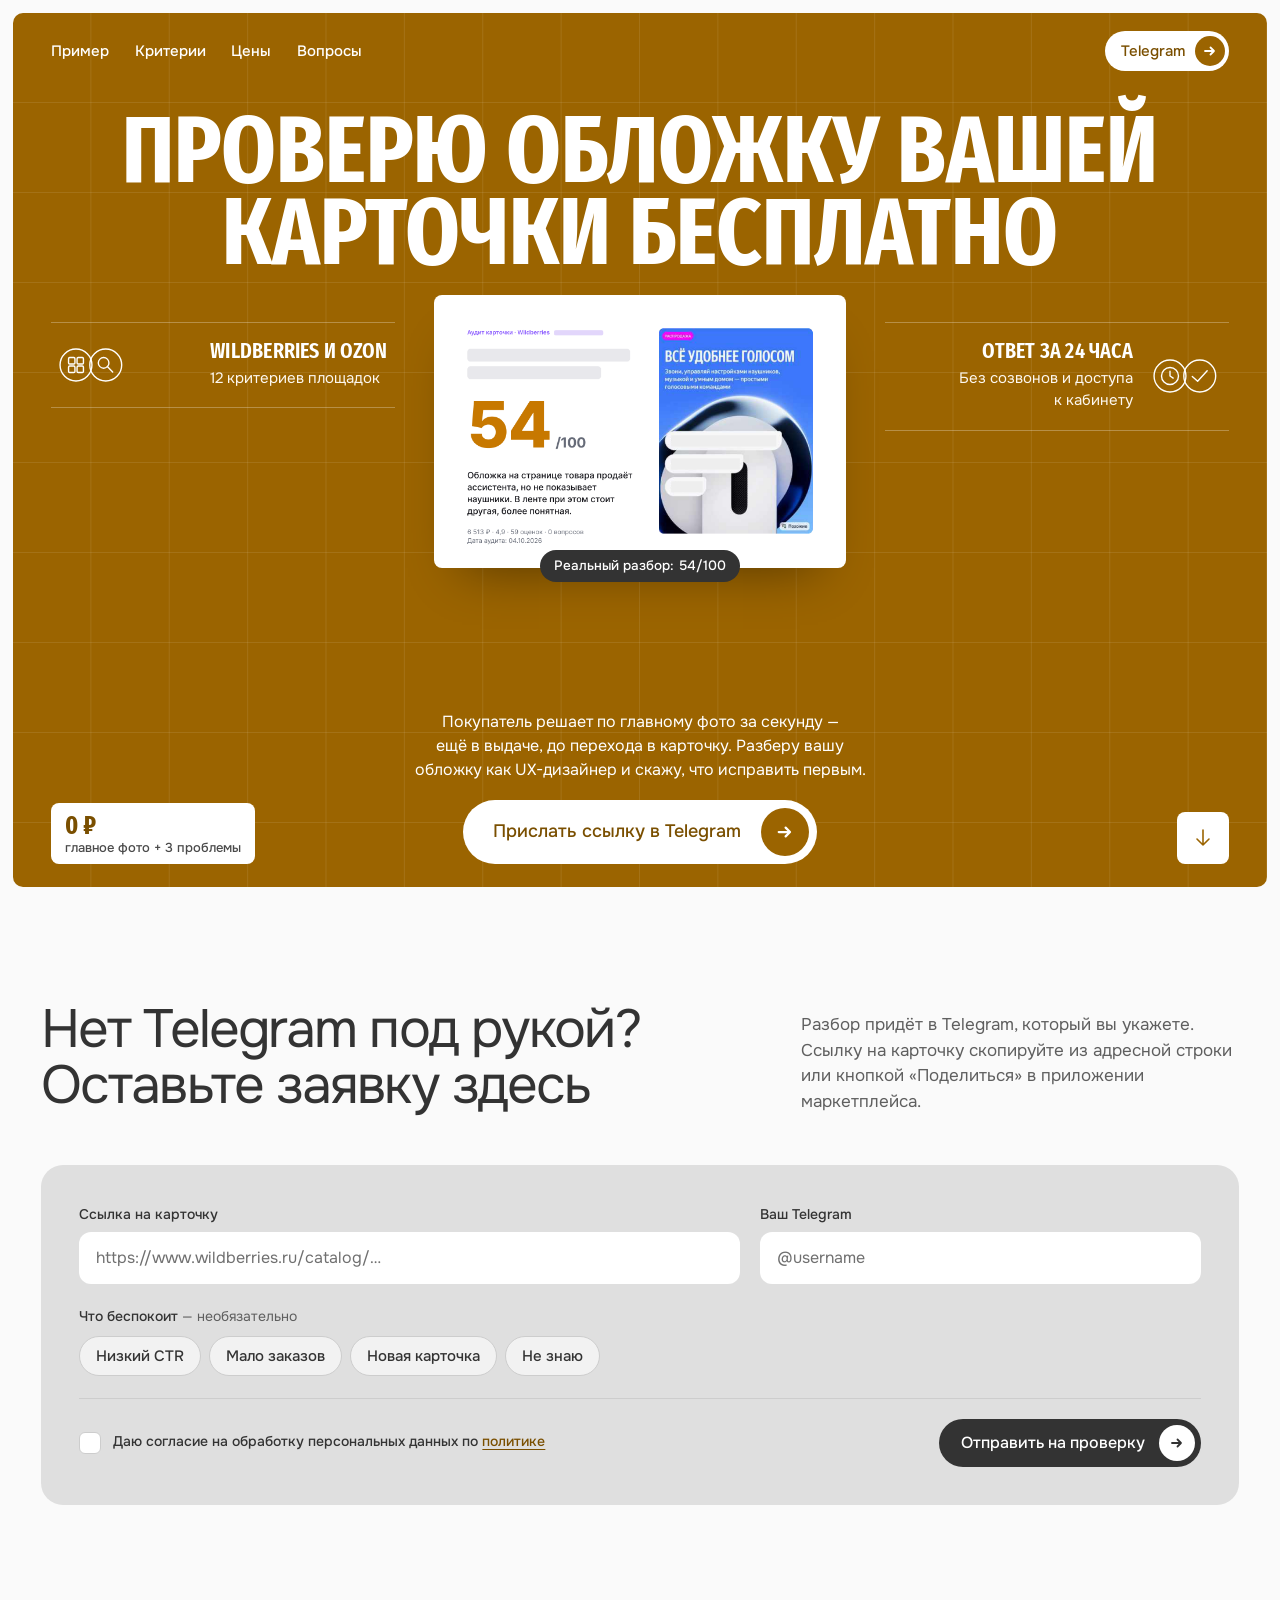
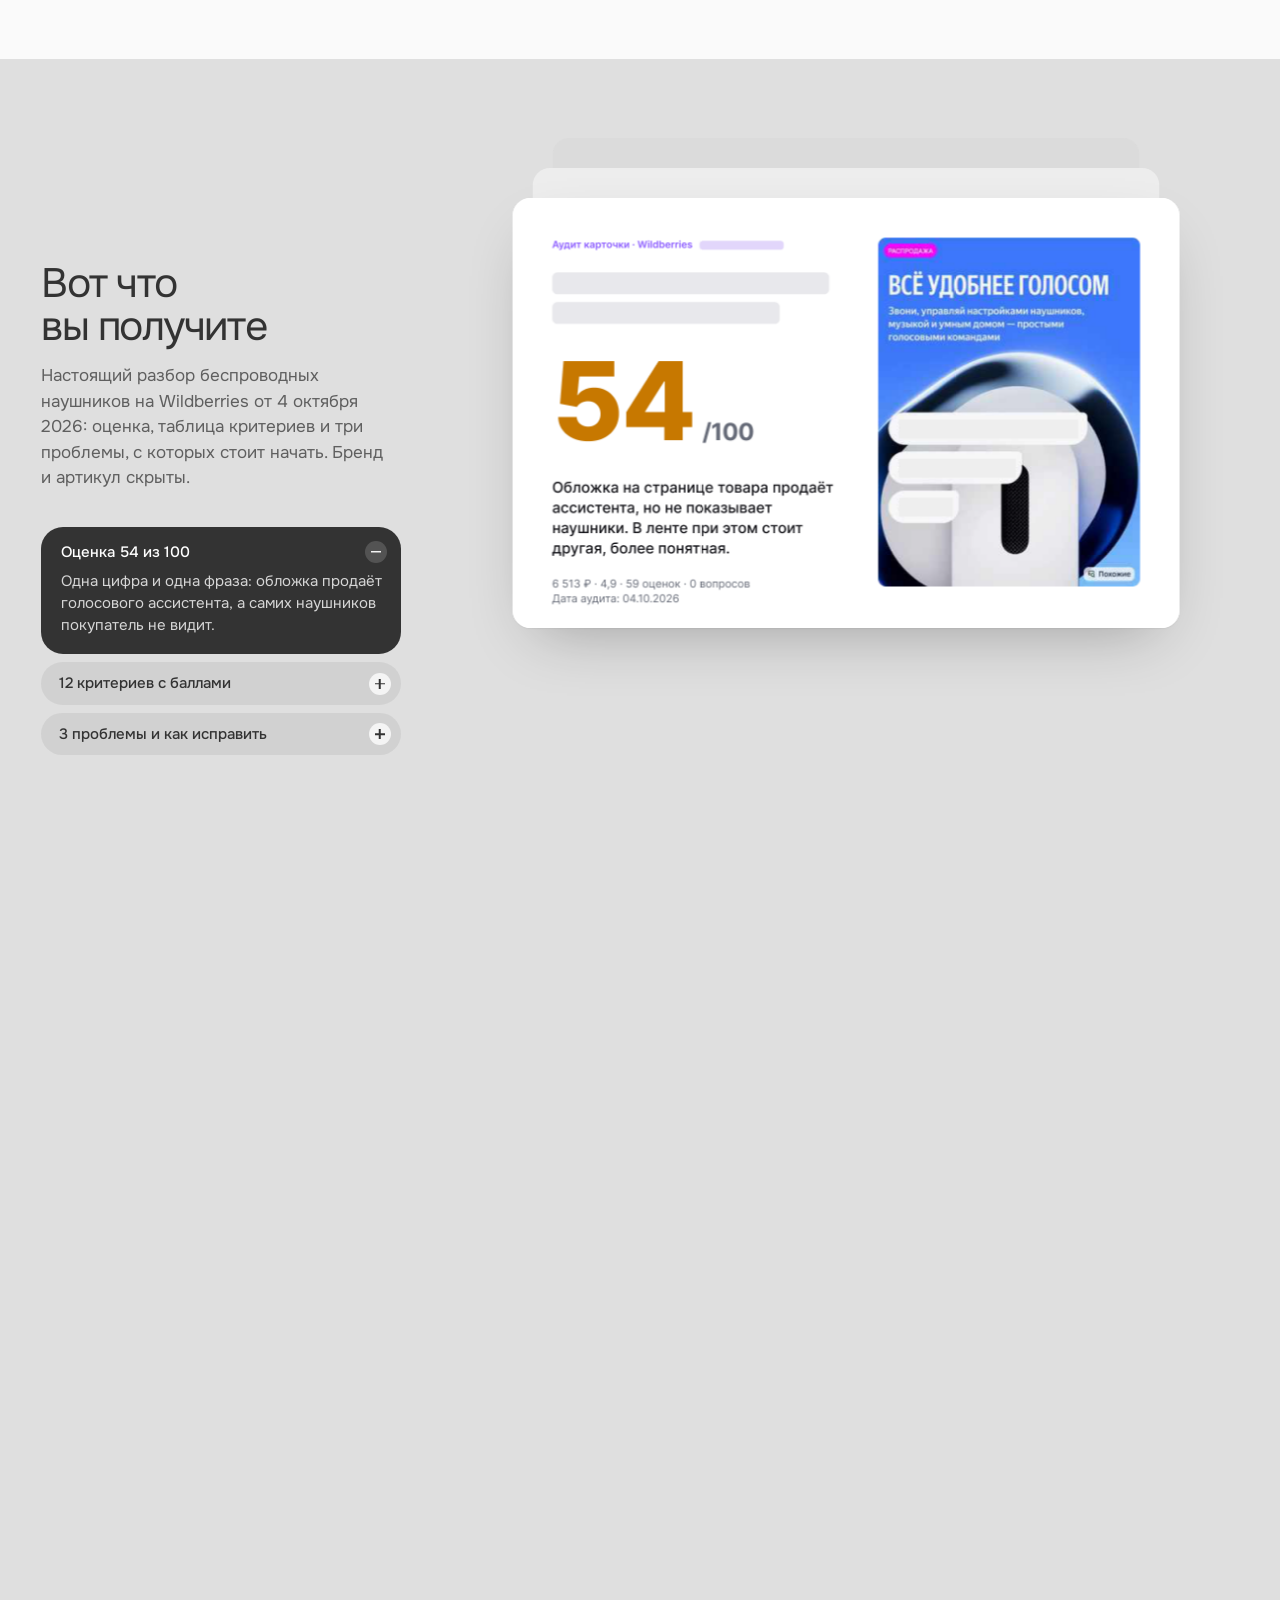
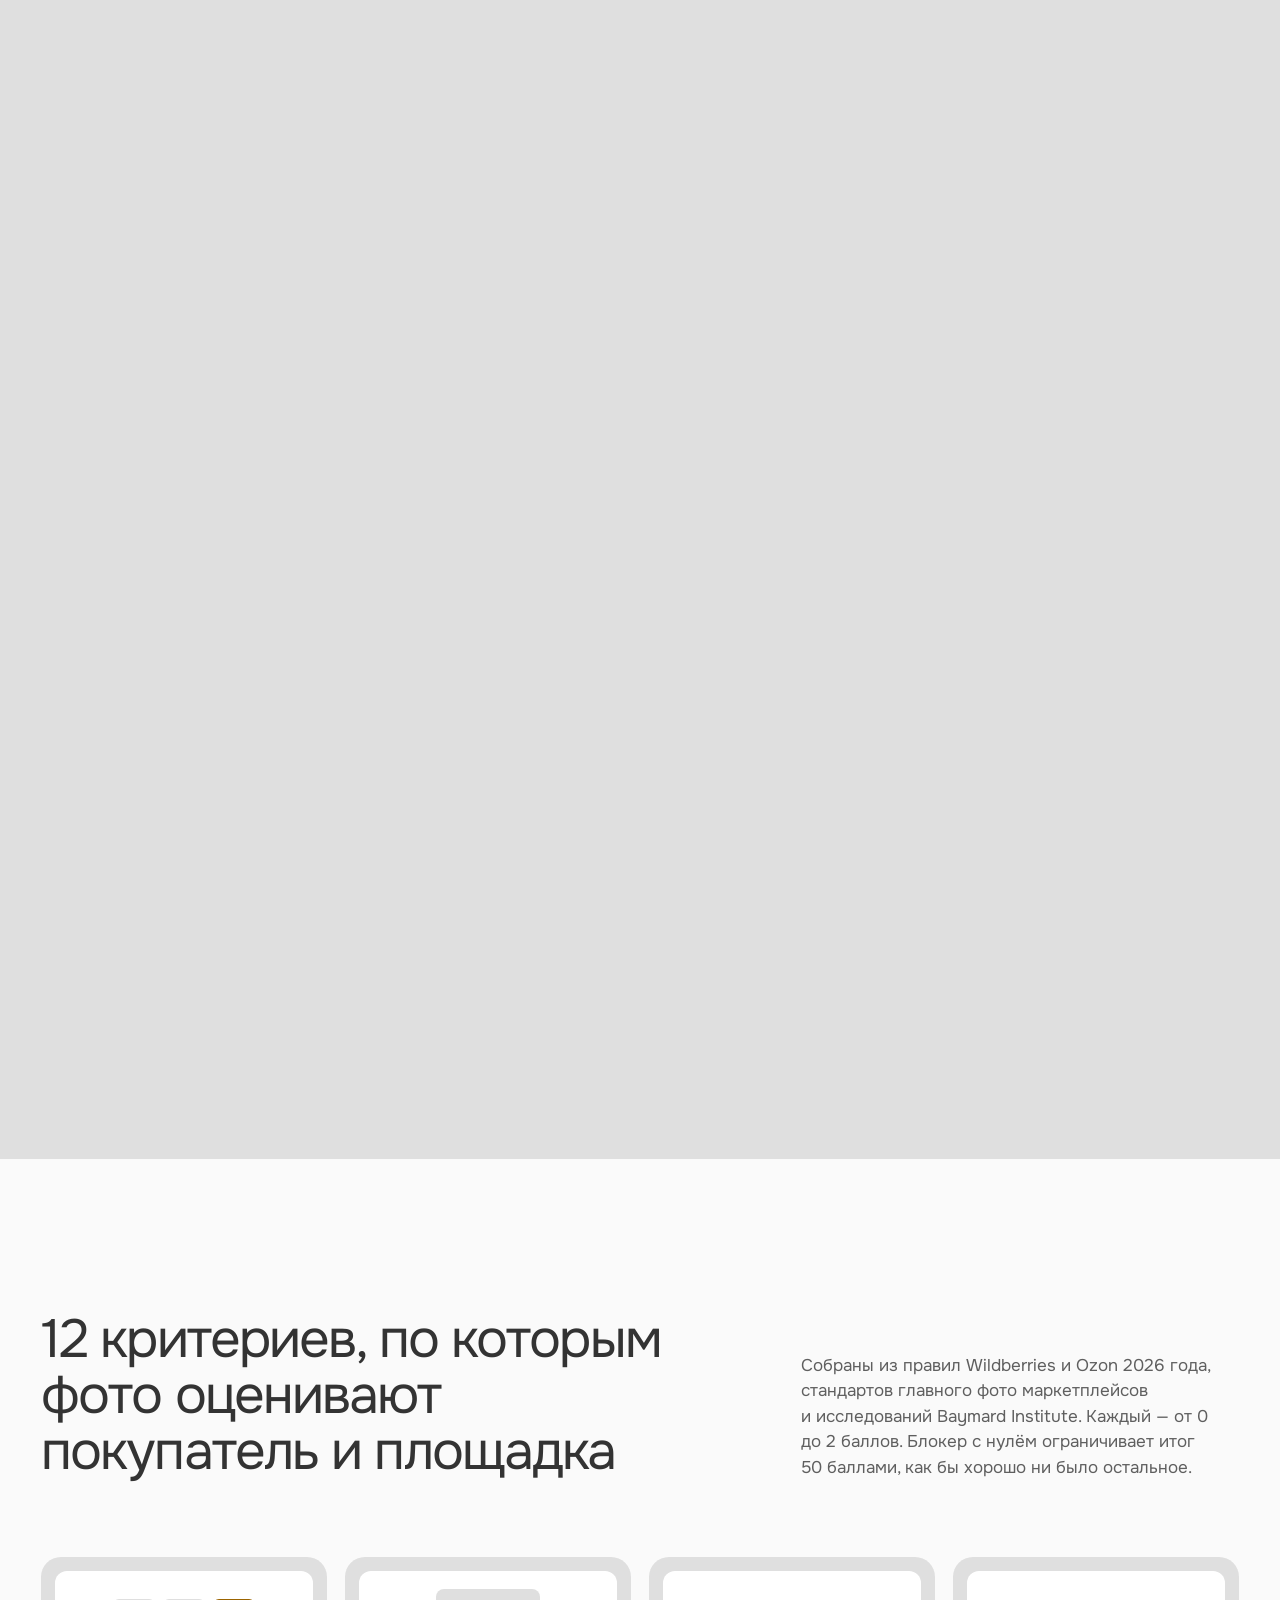
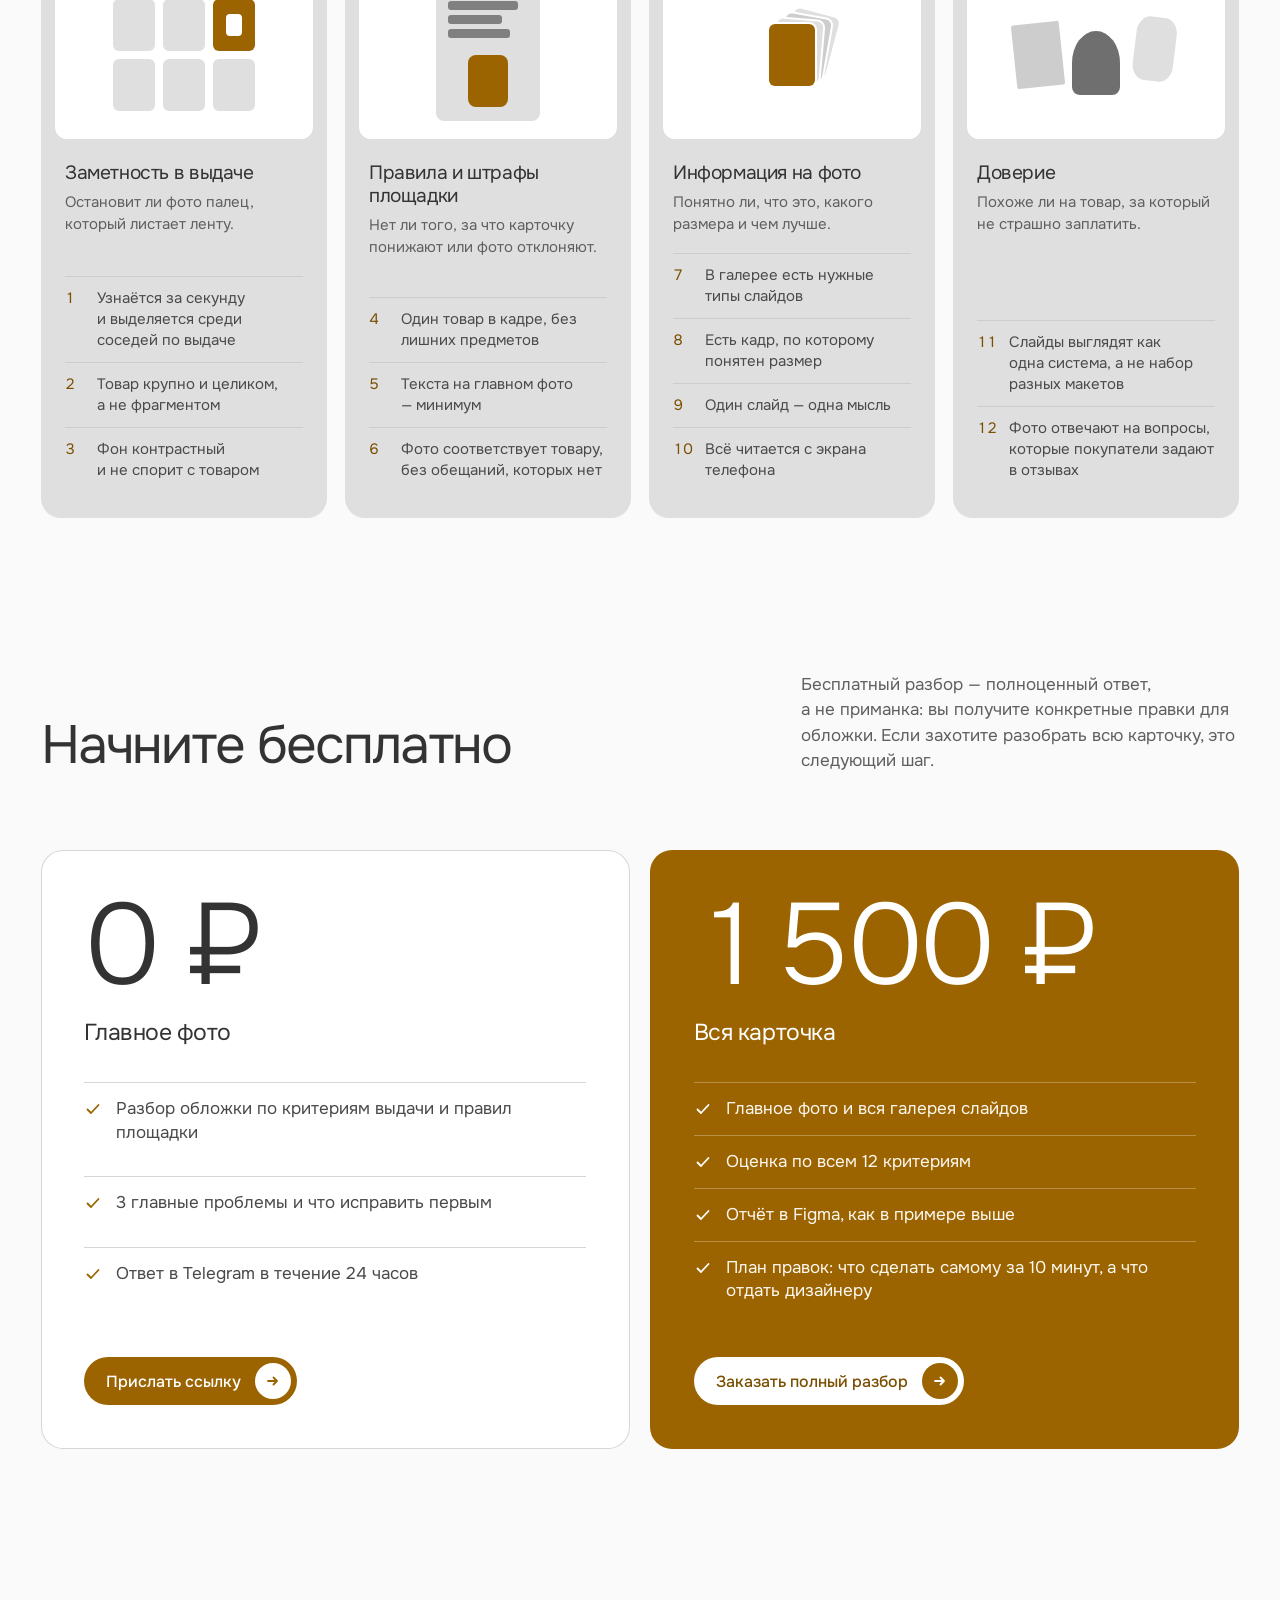
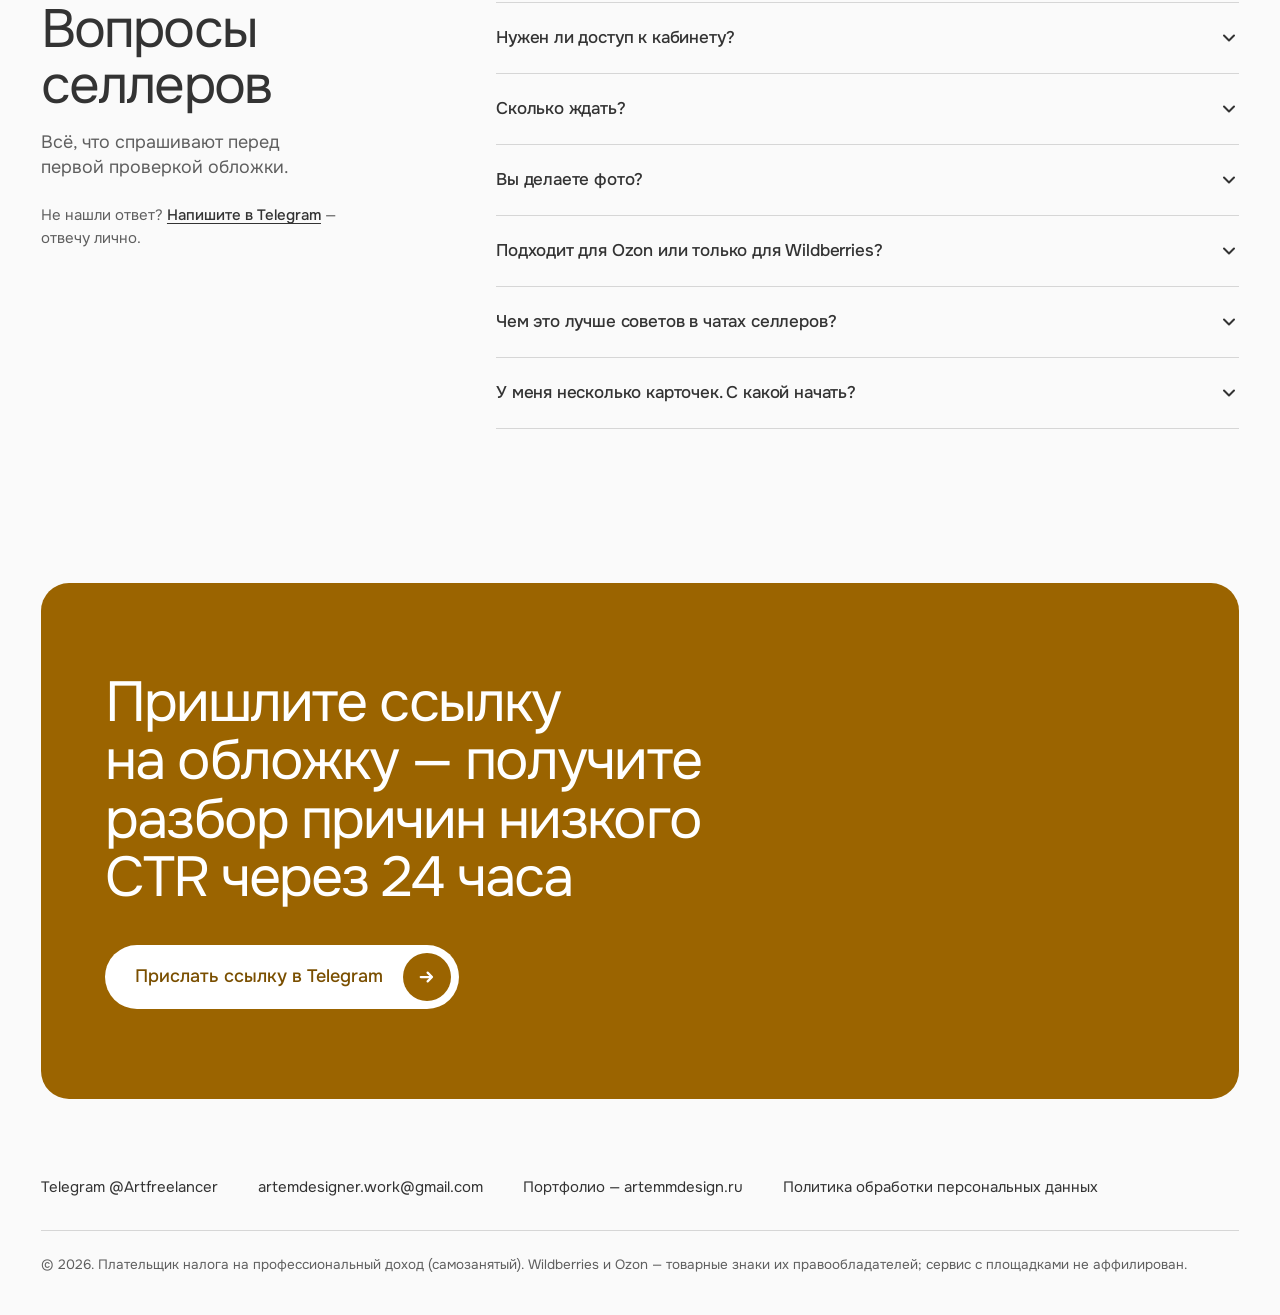
==== commit fb69f9af: "Criteria as feature cards with live diagrams; FAQ with intro column and word-reveal answers Co-Autho" ====
--- a/index.html
+++ b/index.html
@@ -195,7 +195,10 @@
     </div>
 
     <div class="groups">
-      <article class="group">
+      <article class="group" tabindex="-1">
+        <div class="demo demo--feed" aria-hidden="true">
+          <span></span><span></span><span class="is-you"><i></i></span><span></span><span></span><span></span>
+        </div>
         <h3>Заметность в&nbsp;выдаче</h3>
         <p class="group__lead">Остановит&nbsp;ли фото палец, который листает ленту.</p>
         <ol>
@@ -204,7 +207,10 @@
           <li>Фон контрастный и&nbsp;не&nbsp;спорит с&nbsp;товаром</li>
         </ol>
       </article>
-      <article class="group">
+      <article class="group" tabindex="-1">
+        <div class="demo demo--rules" aria-hidden="true">
+          <div class="demo__frame"><b></b><b></b><b></b><i></i></div>
+        </div>
         <h3>Правила и&nbsp;штрафы площадки</h3>
         <p class="group__lead">Нет&nbsp;ли того, за&nbsp;что карточку понижают или фото отклоняют.</p>
         <ol>
@@ -213,7 +219,10 @@
           <li>Фото соответствует товару, без обещаний, которых нет</li>
         </ol>
       </article>
-      <article class="group">
+      <article class="group" tabindex="-1">
+        <div class="demo demo--info" aria-hidden="true">
+          <span></span><span></span><span></span><span></span>
+        </div>
         <h3>Информация на&nbsp;фото</h3>
         <p class="group__lead">Понятно&nbsp;ли, что это, какого размера и&nbsp;чем лучше.</p>
         <ol>
@@ -223,7 +232,10 @@
           <li>Всё читается с&nbsp;экрана телефона</li>
         </ol>
       </article>
-      <article class="group">
+      <article class="group" tabindex="-1">
+        <div class="demo demo--trust" aria-hidden="true">
+          <span></span><span></span><span></span>
+        </div>
         <h3>Доверие</h3>
         <p class="group__lead">Похоже&nbsp;ли на&nbsp;товар, за&nbsp;который не&nbsp;страшно заплатить.</p>
         <ol>
@@ -275,33 +287,37 @@
 
   <!-- FAQ -->
   <section class="faq" id="faq" aria-labelledby="faq-title">
-    <h2 class="h2" id="faq-title">Вопросы селлеров</h2>
+    <div class="faq__intro">
+      <h2 class="h2" id="faq-title">Вопросы селлеров</h2>
+      <p class="faq__sub">Всё, что спрашивают перед первой проверкой обложки.</p>
+      <p class="faq__note">Не&nbsp;нашли ответ? <a data-tg href="https://t.me/Artfreelancer" onclick="ym(113476350,'reachGoal','tg_click')" target="_blank" rel="noopener">Напишите в&nbsp;Telegram</a> — отвечу лично.</p>
+    </div>
     <div class="faq__list">
       <details>
-        <summary>Нужен&nbsp;ли доступ к&nbsp;кабинету?<span class="faq__icon" aria-hidden="true"></span></summary>
+        <summary>Нужен&nbsp;ли доступ к&nbsp;кабинету?<svg class="faq__chev" viewBox="0 0 16 16" aria-hidden="true"><path d="m4 6 4 4 4-4"/></svg></summary>
         <div class="faq__a"><p>Нет. Достаточно ссылки на&nbsp;карточку: всё, что видит покупатель, вижу и&nbsp;я. Логины, пароли и&nbsp;API-ключи не&nbsp;нужны.</p></div>
       </details>
       <details>
-        <summary>Сколько ждать?<span class="faq__icon" aria-hidden="true"></span></summary>
+        <summary>Сколько ждать?<svg class="faq__chev" viewBox="0 0 16 16" aria-hidden="true"><path d="m4 6 4 4 4-4"/></svg></summary>
         <div class="faq__a"><p>До&nbsp;24 часов с&nbsp;момента, как пришлёте ссылку. Разбор придёт в&nbsp;Telegram.</p></div>
       </details>
       <details>
-        <summary>Вы делаете фото?<span class="faq__icon" aria-hidden="true"></span></summary>
+        <summary>Вы делаете фото?<svg class="faq__chev" viewBox="0 0 16 16" aria-hidden="true"><path d="m4 6 4 4 4-4"/></svg></summary>
         <div class="faq__a">
           <p>Нет, не&nbsp;снимаю. Даю техническое задание дизайнеру: что должно быть в&nbsp;кадре, сколько текста допустимо и&nbsp;в&nbsp;каком порядке идут слайды.</p>
           <p>Если своего дизайнера нет, могу сам переделать обложку и&nbsp;галерею по&nbsp;этому ТЗ — <a data-tg href="https://t.me/Artfreelancer" onclick="ym(113476350,'reachGoal','tg_click')" target="_blank" rel="noopener">напишите в&nbsp;Telegram</a>, обсудим объём и&nbsp;срок.</p>
         </div>
       </details>
       <details>
-        <summary>Подходит для Ozon или только для&nbsp;Wildberries?<span class="faq__icon" aria-hidden="true"></span></summary>
+        <summary>Подходит для Ozon или только для&nbsp;Wildberries?<svg class="faq__chev" viewBox="0 0 16 16" aria-hidden="true"><path d="m4 6 4 4 4-4"/></svg></summary>
         <div class="faq__a"><p>Для обеих площадок. Критерии учитывают правила и&nbsp;Wildberries, и&nbsp;Ozon, а&nbsp;в&nbsp;разборе я отмечаю, что относится к&nbsp;вашей.</p></div>
       </details>
       <details>
-        <summary>Чем это лучше советов в&nbsp;чатах селлеров?<span class="faq__icon" aria-hidden="true"></span></summary>
+        <summary>Чем это лучше советов в&nbsp;чатах селлеров?<svg class="faq__chev" viewBox="0 0 16 16" aria-hidden="true"><path d="m4 6 4 4 4-4"/></svg></summary>
         <div class="faq__a"><p>В&nbsp;чатах советуют в&nbsp;общем. Здесь — разбор именно вашей обложки по&nbsp;одним и&nbsp;тем&nbsp;же 12 критериям, с&nbsp;баллами и&nbsp;порядком: что исправить первым, а&nbsp;что подождёт.</p></div>
       </details>
       <details>
-        <summary>У&nbsp;меня несколько карточек. С&nbsp;какой начать?<span class="faq__icon" aria-hidden="true"></span></summary>
+        <summary>У&nbsp;меня несколько карточек. С&nbsp;какой начать?<svg class="faq__chev" viewBox="0 0 16 16" aria-hidden="true"><path d="m4 6 4 4 4-4"/></svg></summary>
         <div class="faq__a"><p>Пришлите ссылки в&nbsp;Telegram и&nbsp;напишите, какая приносит больше всего денег или показов, — начнём с&nbsp;неё.</p></div>
       </details>
     </div>
--- a/styles.css
+++ b/styles.css
@@ -392,24 +392,77 @@
   max-width: var(--max); margin: 0 auto;
   padding: var(--section) var(--gutter) 0;
 }
-.groups { display: grid; grid-template-columns: repeat(4, minmax(0, 1fr)); gap: clamp(20px, 2.4vw, 40px); }
-.group { border-top: 1px solid var(--ink); padding-top: 22px; }
-.group h3 { font-size: clamp(1.25rem, 1.6vw, 1.5rem); line-height: 1.2; font-weight: 400; letter-spacing: -0.02em; min-height: 2.4em; text-wrap: balance; }
-.group__lead { color: var(--muted); font-size: 15px; line-height: 1.45; margin: 10px 0 24px; min-height: 2.9em; }
-.group ol { counter-reset: h; display: grid; }
+/* criteria: feature cards with a live diagram on top */
+.groups { display: grid; grid-template-columns: repeat(4, minmax(0, 1fr)); gap: clamp(12px, 1.4vw, 20px); }
+.group {
+  display: flex; flex-direction: column;
+  padding: 14px 14px clamp(20px, 2vw, 28px);
+  border-radius: 20px;
+  background: var(--neutral);
+  outline: none;
+  transition: transform .5s var(--ease), box-shadow .5s var(--ease);
+}
+.group:hover, .group.is-play { transform: translateY(-4px); box-shadow: 0 22px 40px -28px rgba(0, 0, 0, .35); }
+.group h3 { font-size: clamp(1.2rem, 1.5vw, 1.4rem); line-height: 1.2; font-weight: 400; letter-spacing: -0.02em; margin: 22px 10px 0; text-wrap: balance; }
+.group__lead { color: var(--muted); font-size: 15px; line-height: 1.45; margin: 8px 10px 18px; }
+.group ol { counter-reset: h; display: grid; margin: auto 10px 0; }
 .group:nth-child(2) ol { counter-reset: h 3; }
 .group:nth-child(3) ol { counter-reset: h 6; }
 .group:nth-child(4) ol { counter-reset: h 10; }
 .group li {
   counter-increment: h;
-  display: grid; grid-template-columns: 2.2em 1fr; gap: 6px;
-  padding: 14px 0;
-  border-top: 1px solid var(--line);
-  color: var(--ink-soft);
-  line-height: 1.4;
+  display: grid; grid-template-columns: 1.9em 1fr; gap: 4px;
+  padding: 11px 0;
+  border-top: 1px solid var(--neutral-deep);
+  color: var(--ink-soft); font-size: 15px; line-height: 1.4;
   text-wrap: pretty;
 }
-.group li::before { content: counter(h); color: var(--accent-text); font-variant-numeric: tabular-nums; font-size: 15px; padding-top: 1px; }
+.group li::before { content: counter(h); color: var(--accent-text); font-variant-numeric: tabular-nums; }
+
+.demo {
+  position: relative; height: 168px; border-radius: 12px;
+  background: var(--paper);
+  display: grid; place-items: center; overflow: hidden;
+}
+.demo span, .demo b, .demo i { display: block; transition: transform .6s var(--ease), opacity .5s var(--ease), background-color .5s var(--ease), border-radius .5s var(--ease); }
+
+/* 1 · a search feed where one cover takes the eye */
+.demo--feed { grid-template-columns: repeat(3, 42px); grid-auto-rows: 52px; gap: 8px; place-content: center; place-items: stretch; }
+.demo--feed span { border-radius: 6px; background: var(--neutral); }
+.demo--feed .is-you { background: var(--accent); display: grid; place-items: center; position: relative; z-index: 1; }
+.demo--feed .is-you i { width: 16px; height: 22px; border-radius: 4px; background: #fff; }
+.group:hover .demo--feed span:not(.is-you), .group.is-play .demo--feed span:not(.is-you) { opacity: .35; transform: scale(.9); }
+.group:hover .demo--feed .is-you, .group.is-play .demo--feed .is-you { transform: scale(1.35); }
+
+/* 2 · a cover cluttered with text, cleaned down to one product */
+.demo__frame { position: relative; width: 104px; height: 132px; border-radius: 8px; background: var(--neutral); }
+.demo--rules b { position: absolute; left: 12px; height: 9px; border-radius: 3px; background: var(--ink); opacity: .55; transform-origin: left center; }
+.demo--rules b:nth-child(1) { top: 12px; width: 70px; }
+.demo--rules b:nth-child(2) { top: 26px; width: 54px; }
+.demo--rules b:nth-child(3) { top: 40px; width: 62px; }
+.demo--rules i { position: absolute; left: 50%; bottom: 14px; width: 40px; height: 52px; margin-left: -20px; border-radius: 8px; background: var(--accent); transform-origin: center bottom; }
+.group:hover .demo--rules b, .group.is-play .demo--rules b { transform: scaleX(0); opacity: 0; }
+.group:hover .demo--rules b:nth-child(1), .group.is-play .demo--rules b:nth-child(1) { transform: scaleX(.45); opacity: .55; }
+.group:hover .demo--rules i, .group.is-play .demo--rules i { transform: scale(1.55); }
+
+/* 3 · a gallery fanned in a stack, laid out slide by slide */
+.demo--info span { position: absolute; left: 50%; top: 50%; width: 46px; height: 62px; margin: -31px 0 0 -23px; border-radius: 6px; background: var(--neutral); box-shadow: 0 0 0 2px var(--paper); }
+.demo--info span:nth-child(1) { background: var(--accent); z-index: 4; }
+.demo--info span:nth-child(2) { transform: translate(6px, -4px) rotate(5deg); z-index: 3; }
+.demo--info span:nth-child(3) { transform: translate(12px, -8px) rotate(10deg); z-index: 2; background: var(--neutral-deep); }
+.demo--info span:nth-child(4) { transform: translate(18px, -12px) rotate(15deg); z-index: 1; }
+.group:hover .demo--info span:nth-child(1), .group.is-play .demo--info span:nth-child(1) { transform: translateX(-84px); }
+.group:hover .demo--info span:nth-child(2), .group.is-play .demo--info span:nth-child(2) { transform: translateX(-28px); }
+.group:hover .demo--info span:nth-child(3), .group.is-play .demo--info span:nth-child(3) { transform: translateX(28px); }
+.group:hover .demo--info span:nth-child(4), .group.is-play .demo--info span:nth-child(4) { transform: translateX(84px); }
+
+/* 4 · mismatched slides that become one system */
+.demo--trust { grid-auto-flow: column; gap: 10px; place-content: center; align-items: center; }
+.demo--trust span { width: 48px; height: 64px; background: var(--neutral); }
+.demo--trust span:nth-child(1) { border-radius: 2px; background: var(--neutral-deep); transform: rotate(-6deg); }
+.demo--trust span:nth-child(2) { border-radius: 50% 50% 8px 8px; background: var(--ink); opacity: .7; transform: translateY(8px); }
+.demo--trust span:nth-child(3) { border-radius: 16px; transform: rotate(7deg) translateY(-6px) scaleX(.84); }
+.group:hover .demo--trust span, .group.is-play .demo--trust span { border-radius: 8px; background: var(--accent); opacity: 1; transform: none; }
 
 /* Pricing --------------------------------------------------------------- */
 .plans { display: grid; grid-template-columns: repeat(2, minmax(0, 1fr)); gap: clamp(12px, 1.6vw, 24px); }
@@ -434,34 +487,33 @@
 .plan--full .ticks li { color: var(--on-accent-soft); border-top-color: var(--accent-line); }
 .plan--full .ticks li::before { color: #fff; }
 
-/* FAQ ------------------------------------------------------------------- */
+/* FAQ: intro column + accordion whose answer surfaces word by word ------ */
 .faq { display: grid; grid-template-columns: minmax(0, 4fr) minmax(0, 7.6fr); gap: clamp(24px, 5vw, 96px); align-items: start; }
+.faq__intro { display: grid; gap: 16px; position: sticky; top: 32px; }
+.faq__sub { font-size: clamp(1.1rem, 1.4vw, 1.3rem); line-height: 1.4; color: var(--muted); max-width: 24ch; }
+.faq__note { color: var(--muted); font-size: 15px; max-width: 34ch; margin-top: 8px; }
+.faq__note a { color: var(--ink); font-weight: 500; }
+.faq__note a:hover { color: var(--accent-text); }
 .faq__list { border-bottom: 1px solid var(--line); }
 .faq details { border-top: 1px solid var(--line); }
 .faq summary {
   list-style: none;
   display: flex; justify-content: space-between; align-items: center; gap: 24px;
-  padding: 26px 0;
-  font-size: clamp(1.2rem, 1.7vw, 1.5rem);
-  line-height: 1.25; letter-spacing: -0.02em;
+  padding: 24px 0;
+  font-size: clamp(1.06rem, 1.3vw, 1.2rem); font-weight: 500;
+  line-height: 1.3; letter-spacing: -0.01em;
   cursor: pointer;
   transition: color .2s;
 }
 .faq summary::-webkit-details-marker { display: none; }
 .faq summary:hover { color: var(--accent-text); }
-.faq__icon { position: relative; flex: none; width: 36px; height: 36px; border-radius: 50%; background: rgba(51, 51, 51, .07); transition: background-color .3s var(--ease); }
-.faq__icon::before, .faq__icon::after {
-  content: ""; position: absolute; left: 50%; top: 50%;
-  width: 12px; height: 1.5px; background: var(--ink);
-  transform: translate(-50%, -50%);
-  transition: transform .4s var(--ease);
-}
-.faq__icon::after { transform: translate(-50%, -50%) rotate(90deg); }
-.faq details[open] .faq__icon { background: var(--accent); }
-.faq details[open] .faq__icon::before, .faq details[open] .faq__icon::after { background: #fff; }
-.faq details[open] .faq__icon::after { transform: translate(-50%, -50%) rotate(0deg); }
-.faq__a { display: grid; gap: 12px; padding: 0 64px 28px 0; color: var(--ink-soft); max-width: 62ch; }
+.faq__chev { flex: none; width: 20px; height: 20px; fill: none; stroke: currentColor; stroke-width: 1.6; stroke-linecap: round; stroke-linejoin: round; transition: transform .45s var(--ease); }
+.faq details[open] .faq__chev { transform: rotate(180deg); }
+.faq__a { display: grid; gap: 12px; padding: 0 44px 30px 0; color: var(--ink-soft); font-size: 17px; line-height: 1.6; max-width: 62ch; }
 .faq__a a { color: var(--accent-text); }
+.faq__a .w { display: inline-block; }
+.faq details[open] .faq__a .w { animation: word-in .55s var(--ease) both; animation-delay: calc(var(--i) * 16ms); }
+@keyframes word-in { from { opacity: 0; filter: blur(6px); transform: translateY(4px); } }
 
 /* Close ----------------------------------------------------------------- */
 .close {
@@ -494,8 +546,9 @@
   .hero__stage { grid-template-columns: minmax(0, 1fr) minmax(0, 1fr); }
   .hero__card { grid-column: 1 / -1; grid-row: 1; max-width: 560px; }
   .hero__band { margin-top: 0; }
-  .groups { grid-template-columns: repeat(2, minmax(0, 1fr)); row-gap: 56px; }
+  .groups { grid-template-columns: repeat(2, minmax(0, 1fr)); }
   .faq { grid-template-columns: 1fr; }
+  .faq__intro { position: static; }
 }
 
 @media (max-width: 860px) {
@@ -533,13 +586,13 @@
   .hero__cta .btn--lg, .close .btn--lg { width: 100%; justify-content: space-between; }
   .apply__submit { flex-direction: column; align-items: stretch; }
   .apply__submit .btn { justify-content: space-between; }
-  .groups { grid-template-columns: 1fr; row-gap: 48px; }
-  .group h3, .group__lead { min-height: 0; }
-  .faq__a { padding-right: 0; }
+  .groups { grid-template-columns: 1fr; }
+  .faq__a { padding-right: 0; font-size: 16px; }
   .close { border-radius: 22px; }
 }
 
 @media (prefers-reduced-motion: reduce) {
+  .faq details[open] .faq__a .w { animation: none; }
   html { scroll-behavior: auto; }
   *, *::before, *::after { transition-duration: .01ms !important; animation-duration: .01ms !important; }
 }
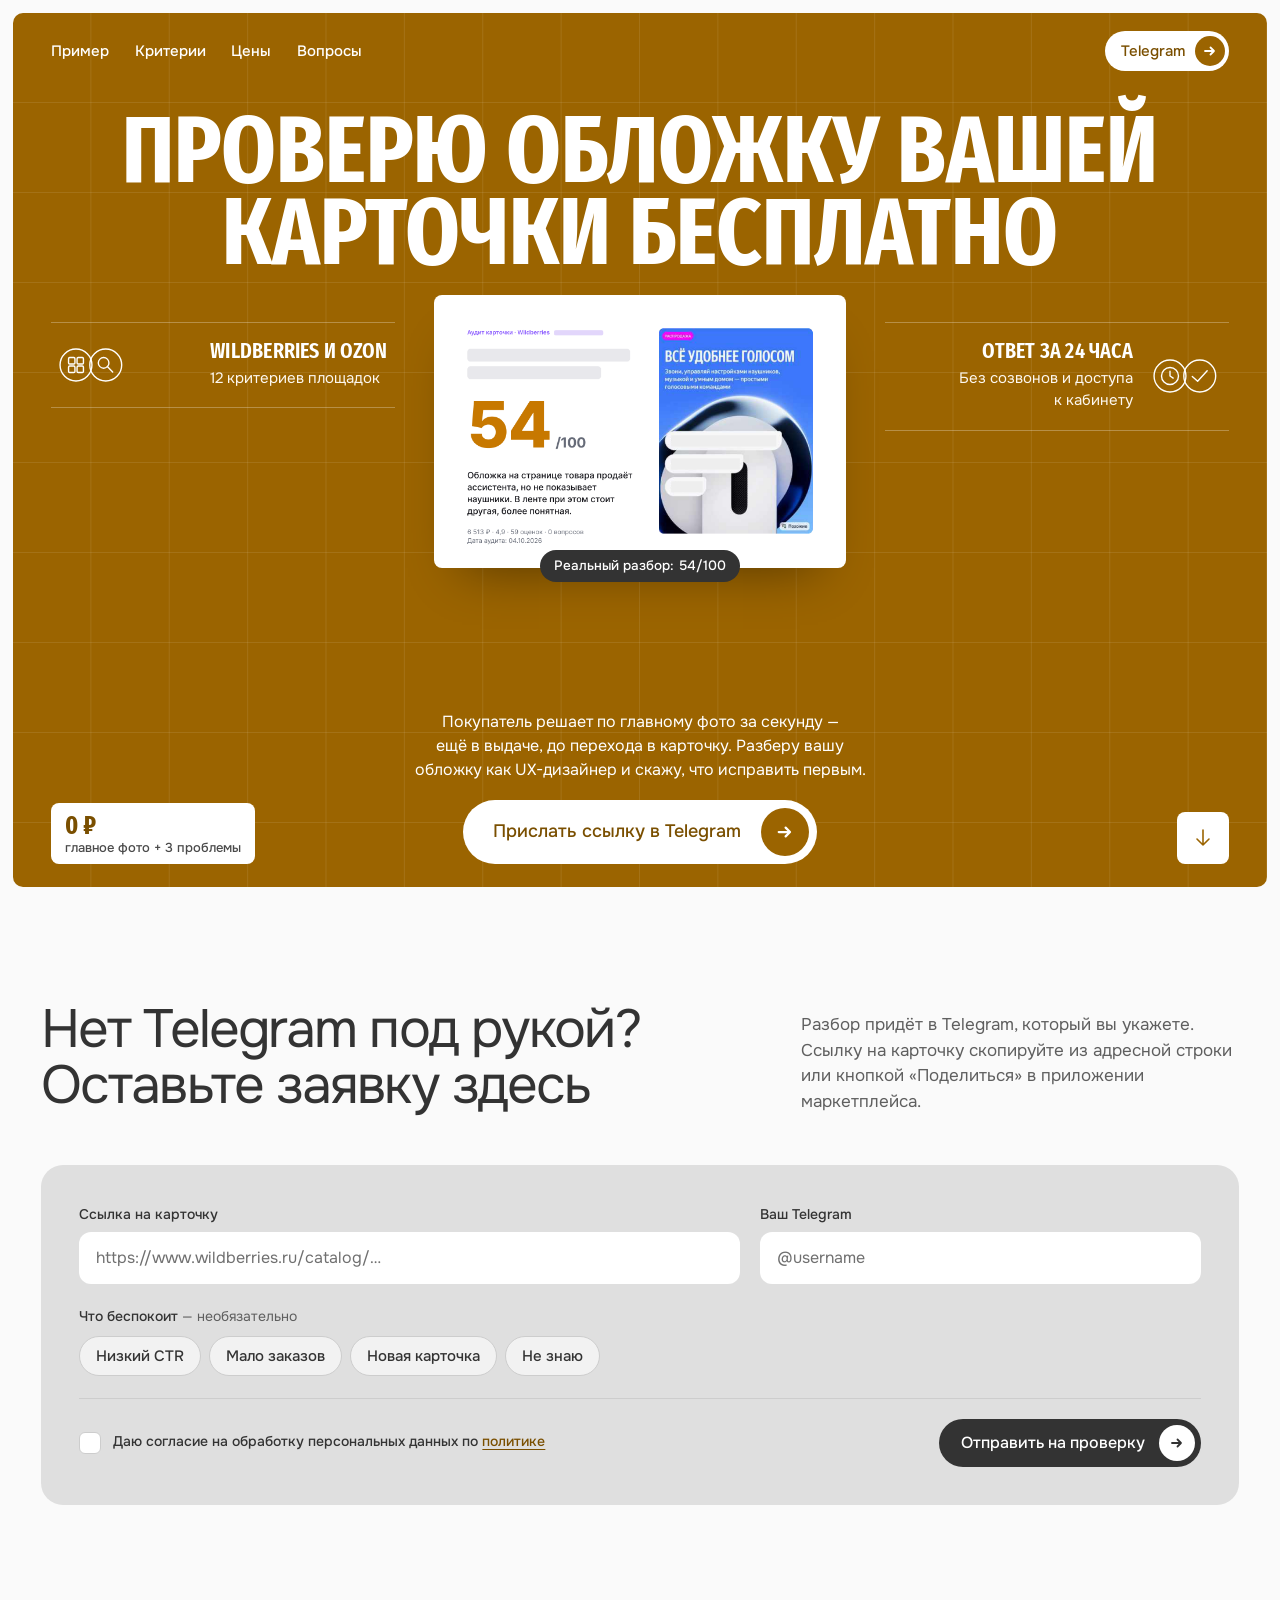
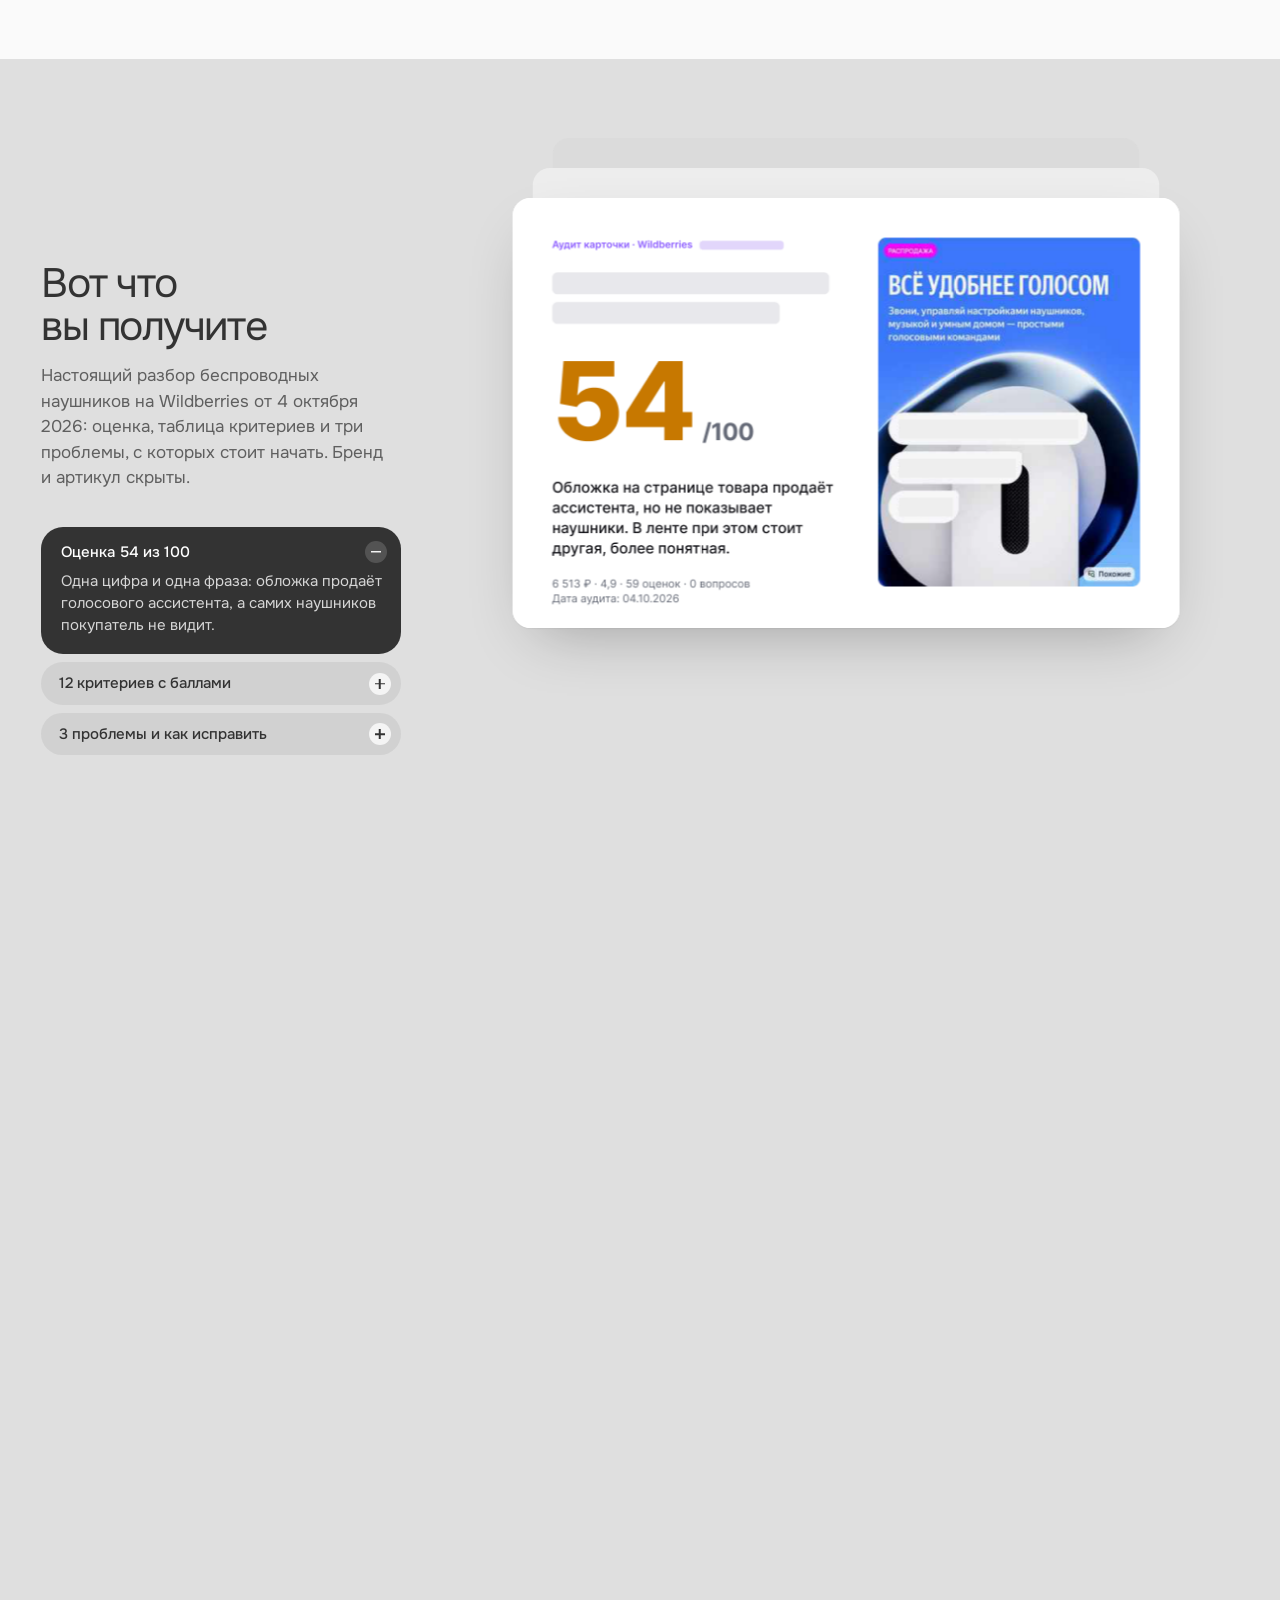
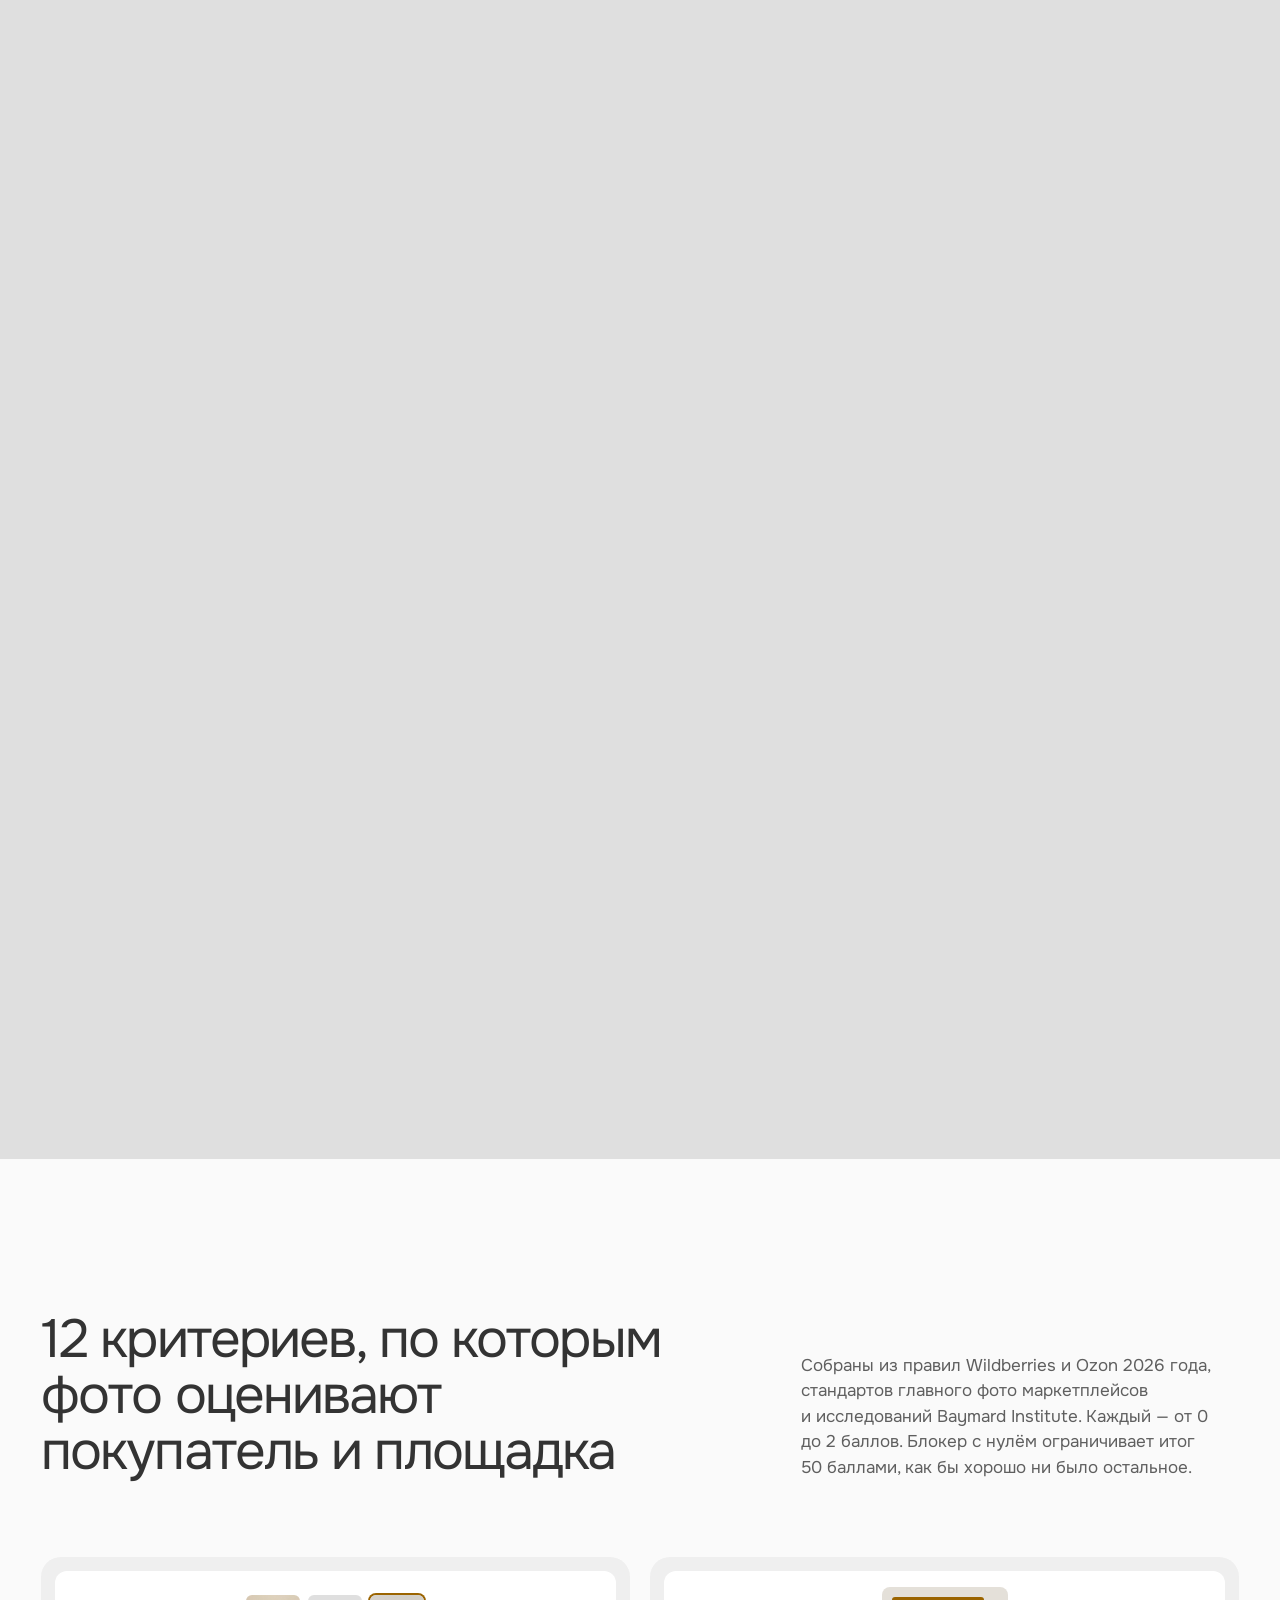
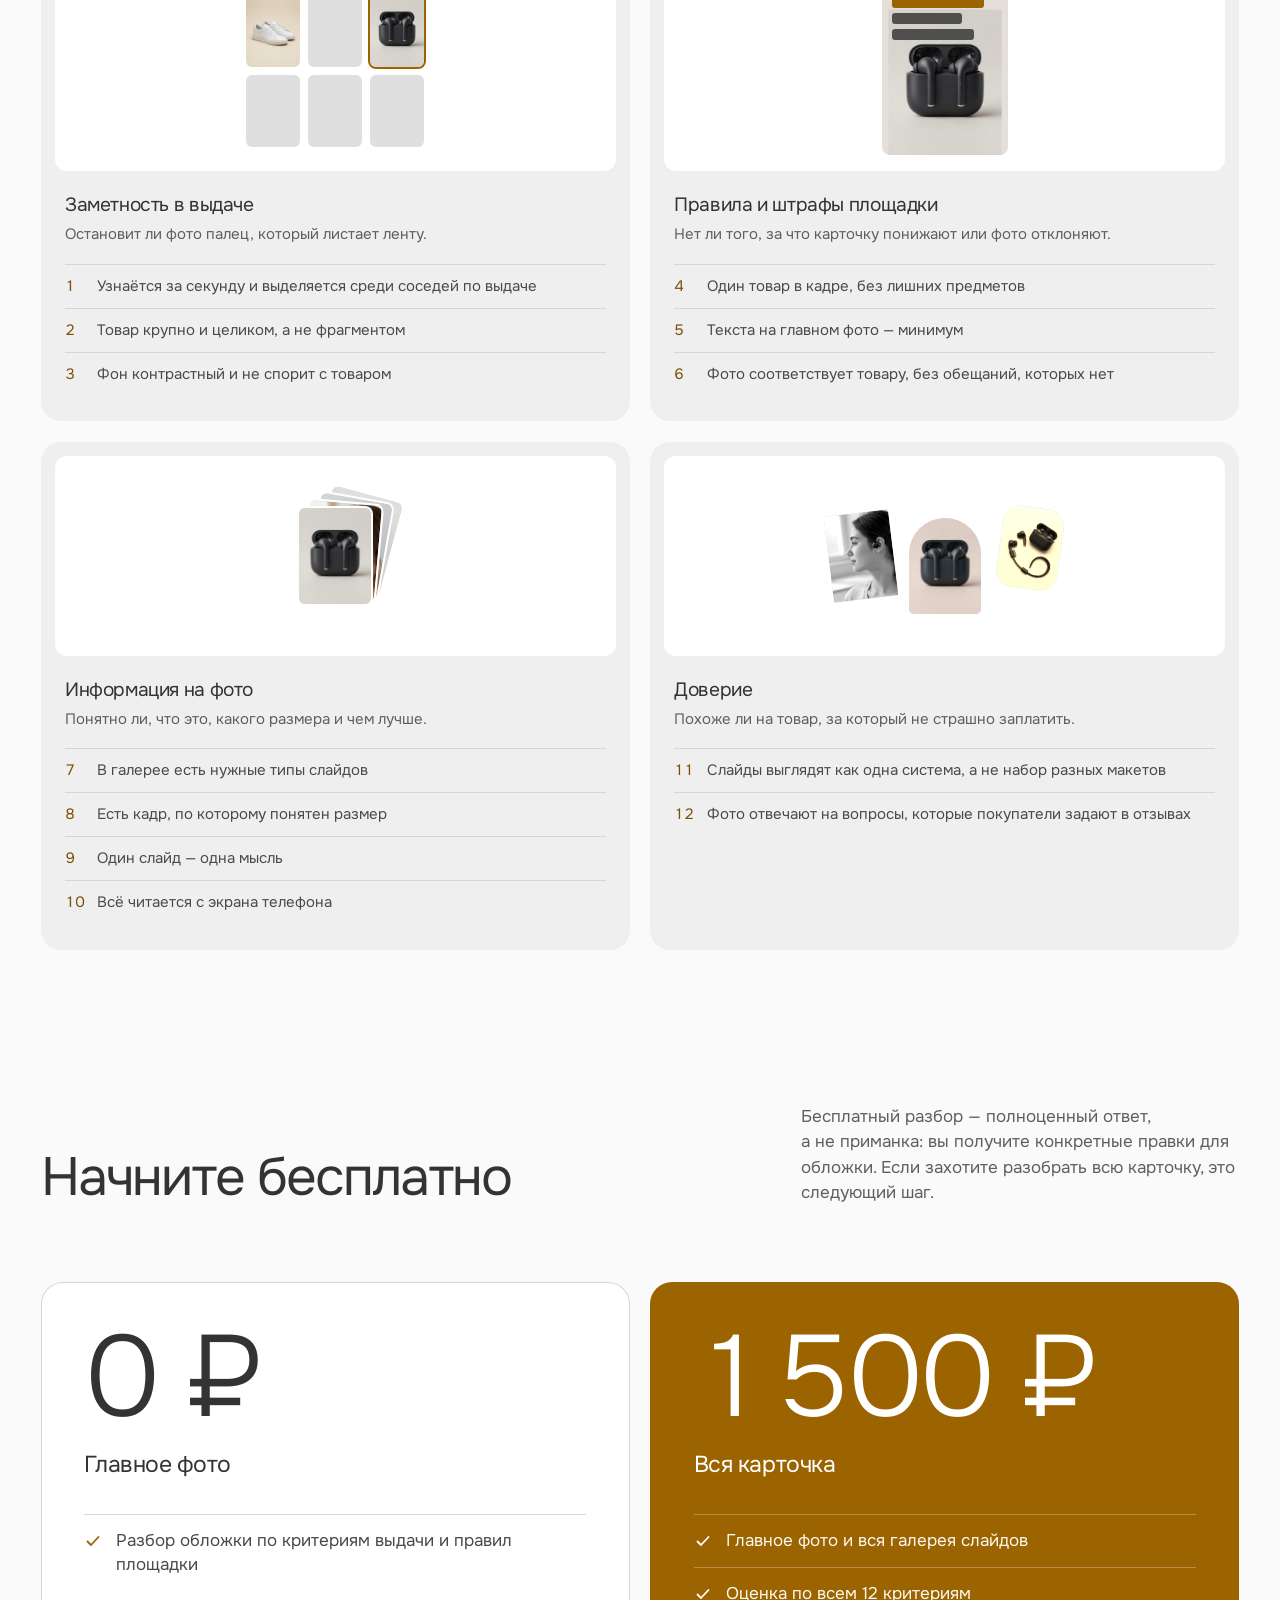
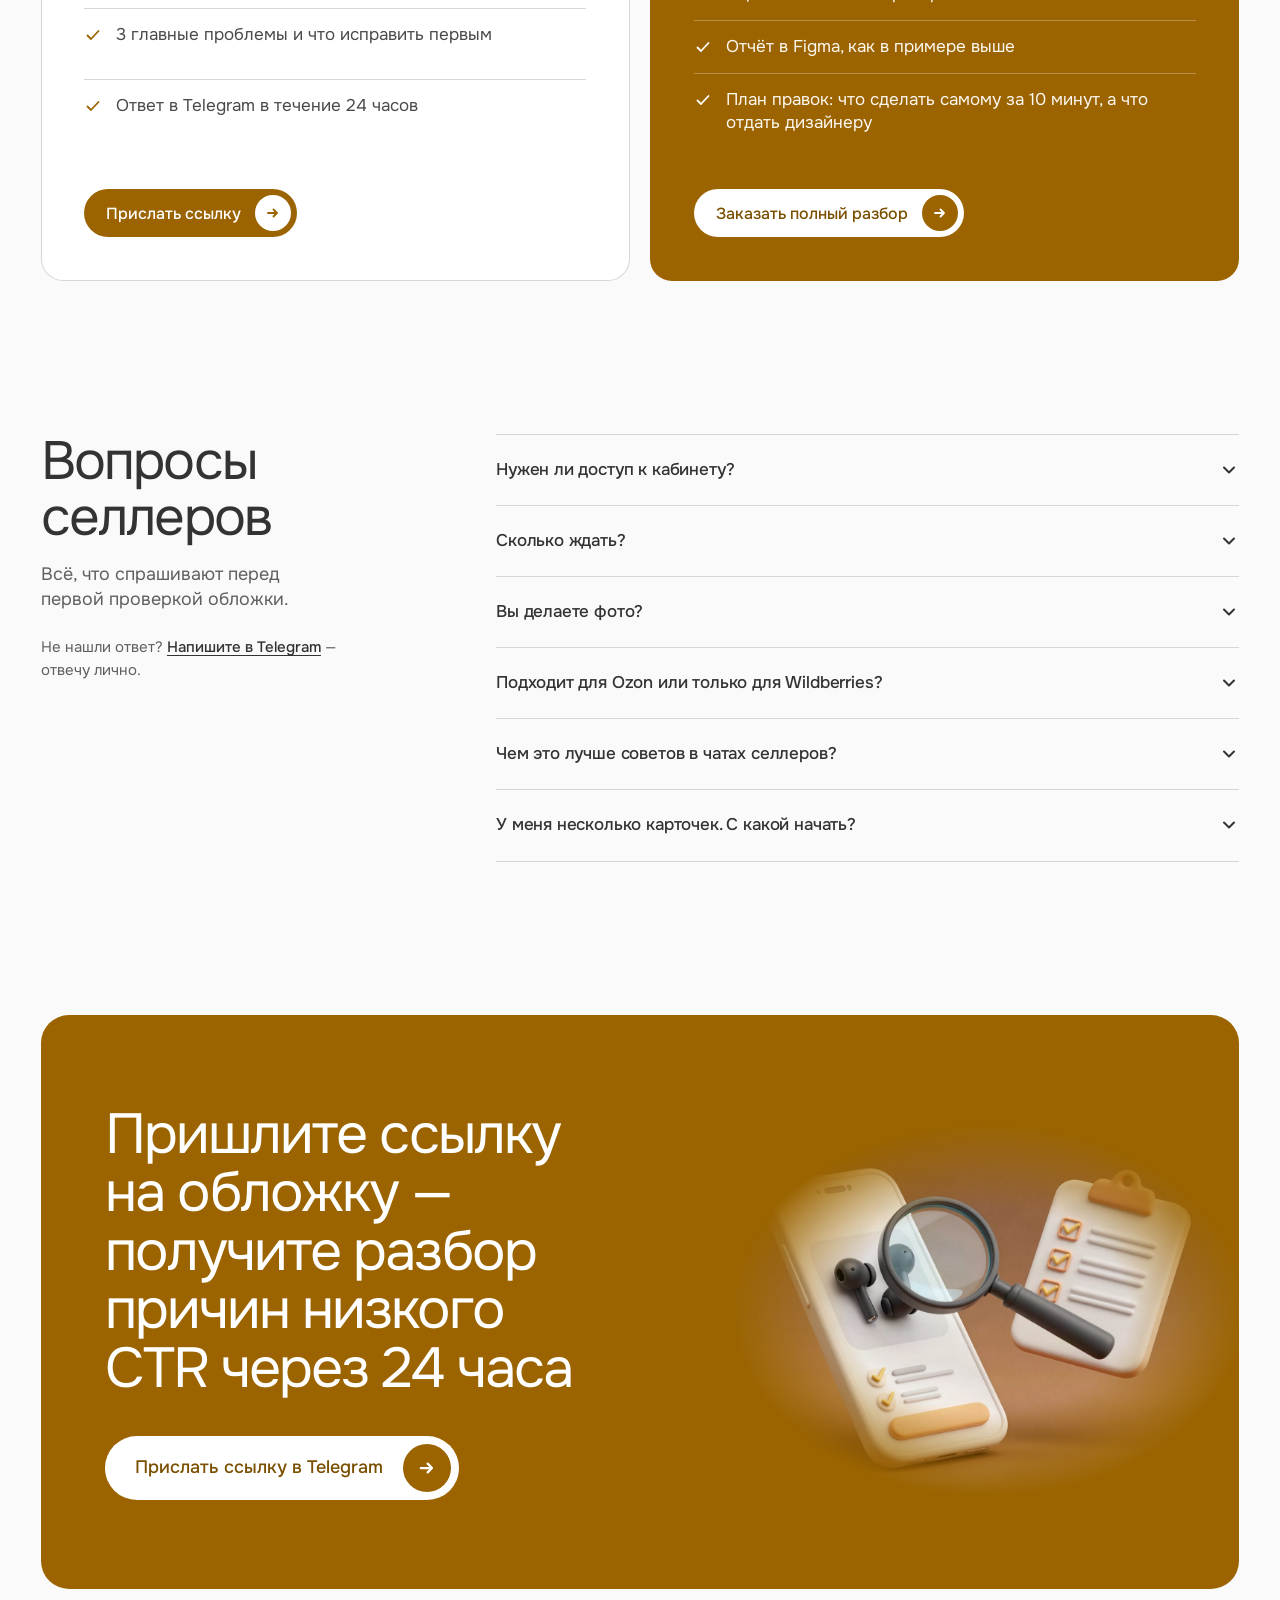
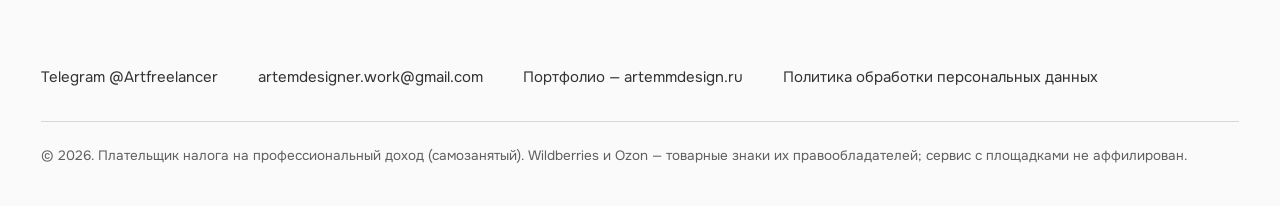
==== commit b2168949: "Criteria diagrams use real product photos; lighter cards; 3D visual in the closing band Images gener" ====
--- a/index.html
+++ b/index.html
@@ -197,7 +197,7 @@
     <div class="groups">
       <article class="group" tabindex="-1">
         <div class="demo demo--feed" aria-hidden="true">
-          <span></span><span></span><span class="is-you"><i></i></span><span></span><span></span><span></span>
+          <span><img src="assets/products/sneakers.jpg" width="600" height="800" alt="" loading="lazy" decoding="async"></span><span><img src="assets/products/serum.jpg" width="600" height="800" alt="" loading="lazy" decoding="async"></span><span class="is-you"><img src="assets/products/earbuds.jpg" width="600" height="800" alt="" loading="lazy" decoding="async"></span><span><img src="assets/products/watch.jpg" width="600" height="800" alt="" loading="lazy" decoding="async"></span><span><img src="assets/products/mug.jpg" width="600" height="800" alt="" loading="lazy" decoding="async"></span><span><img src="assets/products/backpack.jpg" width="600" height="800" alt="" loading="lazy" decoding="async"></span>
         </div>
         <h3>Заметность в&nbsp;выдаче</h3>
         <p class="group__lead">Остановит&nbsp;ли фото палец, который листает ленту.</p>
@@ -209,7 +209,7 @@
       </article>
       <article class="group" tabindex="-1">
         <div class="demo demo--rules" aria-hidden="true">
-          <div class="demo__frame"><b></b><b></b><b></b><i></i></div>
+          <div class="demo__frame"><img src="assets/products/earbuds.jpg" width="600" height="800" alt="" loading="lazy" decoding="async"><b></b><b></b><b></b></div>
         </div>
         <h3>Правила и&nbsp;штрафы площадки</h3>
         <p class="group__lead">Нет&nbsp;ли того, за&nbsp;что карточку понижают или фото отклоняют.</p>
@@ -221,7 +221,7 @@
       </article>
       <article class="group" tabindex="-1">
         <div class="demo demo--info" aria-hidden="true">
-          <span></span><span></span><span></span><span></span>
+          <span><img src="assets/products/earbuds.jpg" width="600" height="800" alt="" loading="lazy" decoding="async"></span><span><img src="assets/products/inuse.jpg" width="600" height="800" alt="" loading="lazy" decoding="async"></span><span><img src="assets/products/scale.jpg" width="600" height="800" alt="" loading="lazy" decoding="async"></span><span><img src="assets/products/flatlay.jpg" width="600" height="800" alt="" loading="lazy" decoding="async"></span>
         </div>
         <h3>Информация на&nbsp;фото</h3>
         <p class="group__lead">Понятно&nbsp;ли, что это, какого размера и&nbsp;чем лучше.</p>
@@ -234,7 +234,7 @@
       </article>
       <article class="group" tabindex="-1">
         <div class="demo demo--trust" aria-hidden="true">
-          <span></span><span></span><span></span>
+          <span><img src="assets/products/inuse.jpg" width="600" height="800" alt="" loading="lazy" decoding="async"></span><span><img src="assets/products/earbuds.jpg" width="600" height="800" alt="" loading="lazy" decoding="async"></span><span><img src="assets/products/flatlay.jpg" width="600" height="800" alt="" loading="lazy" decoding="async"></span>
         </div>
         <h3>Доверие</h3>
         <p class="group__lead">Похоже&nbsp;ли на&nbsp;товар, за&nbsp;который не&nbsp;страшно заплатить.</p>
@@ -325,11 +325,16 @@
 
   <!-- Close -->
   <section class="close" aria-labelledby="close-title">
-    <h2 class="close__title" id="close-title">Пришлите ссылку на&nbsp;обложку&nbsp;— получите разбор причин низкого CTR через 24&nbsp;часа</h2>
-    <a class="btn btn--light btn--lg" data-tg href="https://t.me/Artfreelancer" onclick="ym(113476350,'reachGoal','tg_click')" target="_blank" rel="noopener">
-      <span class="btn__label">Прислать ссылку в Telegram</span>
-      <span class="btn__disc" aria-hidden="true"><svg viewBox="0 0 16 16"><path d="M3 8h9M8.5 4.5 12 8l-3.5 3.5"/></svg></span>
-    </a>
+    <div class="close__copy">
+      <h2 class="close__title" id="close-title">Пришлите ссылку на&nbsp;обложку&nbsp;— получите разбор причин низкого CTR через 24&nbsp;часа</h2>
+      <a class="btn btn--light btn--lg" data-tg href="https://t.me/Artfreelancer" onclick="ym(113476350,'reachGoal','tg_click')" target="_blank" rel="noopener">
+        <span class="btn__label">Прислать ссылку в Telegram</span>
+        <span class="btn__disc" aria-hidden="true"><svg viewBox="0 0 16 16"><path d="M3 8h9M8.5 4.5 12 8l-3.5 3.5"/></svg></span>
+      </a>
+    </div>
+    <figure class="close__visual" aria-hidden="true">
+      <img src="assets/products/visual3d.jpg" width="1400" height="1050" alt="" loading="lazy" decoding="async">
+    </figure>
   </section>
 
 </main>
--- a/styles.css
+++ b/styles.css
@@ -4,6 +4,7 @@
   --paper: #ffffff;
   --neutral: #dfdfdf;
   --neutral-deep: #cdcdcd;
+  --neutral-soft: #efefef;    /* criteria cards: lighter than the neutral band */
   --ink: #333333;
   --ink-soft: #4a4a4a;
   --muted: #5f5f5f;
@@ -392,20 +393,20 @@
   max-width: var(--max); margin: 0 auto;
   padding: var(--section) var(--gutter) 0;
 }
-/* criteria: feature cards with a live diagram on top */
-.groups { display: grid; grid-template-columns: repeat(4, minmax(0, 1fr)); gap: clamp(12px, 1.4vw, 20px); }
+/* criteria: feature cards with a live product-photo diagram on top */
+.groups { display: grid; grid-template-columns: repeat(2, minmax(0, 1fr)); gap: clamp(12px, 1.6vw, 24px); }
 .group {
   display: flex; flex-direction: column;
   padding: 14px 14px clamp(20px, 2vw, 28px);
   border-radius: 20px;
-  background: var(--neutral);
+  background: var(--neutral-soft);
   outline: none;
   transition: transform .5s var(--ease), box-shadow .5s var(--ease);
 }
-.group:hover, .group.is-play { transform: translateY(-4px); box-shadow: 0 22px 40px -28px rgba(0, 0, 0, .35); }
+.group:hover, .group.is-play { transform: translateY(-4px); box-shadow: 0 22px 40px -28px rgba(0, 0, 0, .3); }
 .group h3 { font-size: clamp(1.2rem, 1.5vw, 1.4rem); line-height: 1.2; font-weight: 400; letter-spacing: -0.02em; margin: 22px 10px 0; text-wrap: balance; }
 .group__lead { color: var(--muted); font-size: 15px; line-height: 1.45; margin: 8px 10px 18px; }
-.group ol { counter-reset: h; display: grid; margin: auto 10px 0; }
+.group ol { counter-reset: h; display: grid; margin: 0 10px; }
 .group:nth-child(2) ol { counter-reset: h 3; }
 .group:nth-child(3) ol { counter-reset: h 6; }
 .group:nth-child(4) ol { counter-reset: h 10; }
@@ -413,56 +414,60 @@
   counter-increment: h;
   display: grid; grid-template-columns: 1.9em 1fr; gap: 4px;
   padding: 11px 0;
-  border-top: 1px solid var(--neutral-deep);
+  border-top: 1px solid var(--line);
   color: var(--ink-soft); font-size: 15px; line-height: 1.4;
   text-wrap: pretty;
 }
 .group li::before { content: counter(h); color: var(--accent-text); font-variant-numeric: tabular-nums; }
 
 .demo {
-  position: relative; height: 168px; border-radius: 12px;
+  position: relative; height: 200px; border-radius: 12px;
   background: var(--paper);
   display: grid; place-items: center; overflow: hidden;
 }
-.demo span, .demo b, .demo i { display: block; transition: transform .6s var(--ease), opacity .5s var(--ease), background-color .5s var(--ease), border-radius .5s var(--ease); }
+.demo span, .demo b, .demo img { display: block; transition: transform .6s var(--ease), opacity .5s var(--ease), filter .5s var(--ease), border-radius .5s var(--ease), box-shadow .5s var(--ease); }
+.demo img { width: 100%; height: 100%; object-fit: cover; }
 
 /* 1 · a search feed where one cover takes the eye */
-.demo--feed { grid-template-columns: repeat(3, 42px); grid-auto-rows: 52px; gap: 8px; place-content: center; place-items: stretch; }
-.demo--feed span { border-radius: 6px; background: var(--neutral); }
-.demo--feed .is-you { background: var(--accent); display: grid; place-items: center; position: relative; z-index: 1; }
-.demo--feed .is-you i { width: 16px; height: 22px; border-radius: 4px; background: #fff; }
-.group:hover .demo--feed span:not(.is-you), .group.is-play .demo--feed span:not(.is-you) { opacity: .35; transform: scale(.9); }
-.group:hover .demo--feed .is-you, .group.is-play .demo--feed .is-you { transform: scale(1.35); }
-
-/* 2 · a cover cluttered with text, cleaned down to one product */
-.demo__frame { position: relative; width: 104px; height: 132px; border-radius: 8px; background: var(--neutral); }
-.demo--rules b { position: absolute; left: 12px; height: 9px; border-radius: 3px; background: var(--ink); opacity: .55; transform-origin: left center; }
-.demo--rules b:nth-child(1) { top: 12px; width: 70px; }
-.demo--rules b:nth-child(2) { top: 26px; width: 54px; }
-.demo--rules b:nth-child(3) { top: 40px; width: 62px; }
-.demo--rules i { position: absolute; left: 50%; bottom: 14px; width: 40px; height: 52px; margin-left: -20px; border-radius: 8px; background: var(--accent); transform-origin: center bottom; }
+.demo--feed { grid-template-columns: repeat(3, 54px); grid-auto-rows: 72px; gap: 8px; place-content: center; place-items: stretch; }
+.demo--feed span { border-radius: 6px; overflow: hidden; background: var(--neutral); }
+.demo--feed .is-you { position: relative; z-index: 1; box-shadow: 0 0 0 2px var(--accent); }
+.group:hover .demo--feed span:not(.is-you), .group.is-play .demo--feed span:not(.is-you) { opacity: .35; filter: grayscale(1); transform: scale(.9); }
+.group:hover .demo--feed .is-you, .group.is-play .demo--feed .is-you { transform: scale(1.4); box-shadow: 0 0 0 2px var(--accent), 0 14px 26px -12px rgba(0, 0, 0, .45); }
+
+/* 2 · a cover cluttered with promo text, cleaned down to the product */
+.demo__frame { position: relative; width: 126px; height: 168px; border-radius: 8px; overflow: hidden; background: #e4e0d9; }
+.demo--rules b { position: absolute; left: 10px; height: 11px; border-radius: 3px; background: var(--ink); opacity: .82; transform-origin: left center; z-index: 1; }
+.demo--rules b:nth-of-type(1) { top: 10px; width: 92px; background: var(--accent); opacity: 1; }
+.demo--rules b:nth-of-type(2) { top: 26px; width: 70px; }
+.demo--rules b:nth-of-type(3) { top: 42px; width: 82px; }
+.demo--rules img { transform-origin: center 70%; transform: scale(.9) translateY(12px); }
 .group:hover .demo--rules b, .group.is-play .demo--rules b { transform: scaleX(0); opacity: 0; }
-.group:hover .demo--rules b:nth-child(1), .group.is-play .demo--rules b:nth-child(1) { transform: scaleX(.45); opacity: .55; }
-.group:hover .demo--rules i, .group.is-play .demo--rules i { transform: scale(1.55); }
+.group:hover .demo--rules b:nth-of-type(1), .group.is-play .demo--rules b:nth-of-type(1) { transform: scaleX(.42); opacity: 1; }
+.group:hover .demo--rules img, .group.is-play .demo--rules img { transform: scale(1.08); }
 
 /* 3 · a gallery fanned in a stack, laid out slide by slide */
-.demo--info span { position: absolute; left: 50%; top: 50%; width: 46px; height: 62px; margin: -31px 0 0 -23px; border-radius: 6px; background: var(--neutral); box-shadow: 0 0 0 2px var(--paper); }
-.demo--info span:nth-child(1) { background: var(--accent); z-index: 4; }
-.demo--info span:nth-child(2) { transform: translate(6px, -4px) rotate(5deg); z-index: 3; }
-.demo--info span:nth-child(3) { transform: translate(12px, -8px) rotate(10deg); z-index: 2; background: var(--neutral-deep); }
-.demo--info span:nth-child(4) { transform: translate(18px, -12px) rotate(15deg); z-index: 1; }
-.group:hover .demo--info span:nth-child(1), .group.is-play .demo--info span:nth-child(1) { transform: translateX(-84px); }
-.group:hover .demo--info span:nth-child(2), .group.is-play .demo--info span:nth-child(2) { transform: translateX(-28px); }
-.group:hover .demo--info span:nth-child(3), .group.is-play .demo--info span:nth-child(3) { transform: translateX(28px); }
-.group:hover .demo--info span:nth-child(4), .group.is-play .demo--info span:nth-child(4) { transform: translateX(84px); }
+.demo--info span { position: absolute; left: 50%; top: 50%; width: 72px; height: 96px; margin: -48px 0 0 -36px; border-radius: 6px; overflow: hidden; background: var(--neutral); box-shadow: 0 0 0 2px var(--paper); }
+.demo--info span:nth-child(1) { z-index: 4; }
+.demo--info span:nth-child(2) { transform: translate(7px, -5px) rotate(5deg); z-index: 3; }
+.demo--info span:nth-child(3) { transform: translate(14px, -10px) rotate(10deg); z-index: 2; }
+.demo--info span:nth-child(4) { transform: translate(21px, -15px) rotate(15deg); z-index: 1; }
+.group:hover .demo--info span:nth-child(1), .group.is-play .demo--info span:nth-child(1) { transform: translateX(-126px); }
+.group:hover .demo--info span:nth-child(2), .group.is-play .demo--info span:nth-child(2) { transform: translateX(-42px); }
+.group:hover .demo--info span:nth-child(3), .group.is-play .demo--info span:nth-child(3) { transform: translateX(42px); }
+.group:hover .demo--info span:nth-child(4), .group.is-play .demo--info span:nth-child(4) { transform: translateX(126px); }
 
 /* 4 · mismatched slides that become one system */
-.demo--trust { grid-auto-flow: column; gap: 10px; place-content: center; align-items: center; }
-.demo--trust span { width: 48px; height: 64px; background: var(--neutral); }
-.demo--trust span:nth-child(1) { border-radius: 2px; background: var(--neutral-deep); transform: rotate(-6deg); }
-.demo--trust span:nth-child(2) { border-radius: 50% 50% 8px 8px; background: var(--ink); opacity: .7; transform: translateY(8px); }
-.demo--trust span:nth-child(3) { border-radius: 16px; transform: rotate(7deg) translateY(-6px) scaleX(.84); }
-.group:hover .demo--trust span, .group.is-play .demo--trust span { border-radius: 8px; background: var(--accent); opacity: 1; transform: none; }
+.demo--trust { grid-auto-flow: column; gap: 12px; place-content: center; align-items: center; }
+.demo--trust span { width: 72px; height: 96px; overflow: hidden; background: var(--neutral); }
+.demo--trust span:nth-child(1) { border-radius: 2px; transform: rotate(-7deg) scale(.9); }
+.demo--trust span:nth-child(1) img { filter: grayscale(1) contrast(1.2); }
+.demo--trust span:nth-child(2) { border-radius: 40px 40px 6px 6px; transform: translateY(10px); }
+.demo--trust span:nth-child(2) img { filter: saturate(2.2) hue-rotate(-25deg); }
+.demo--trust span:nth-child(3) { border-radius: 20px; transform: rotate(8deg) translateY(-8px) scale(.85); }
+.demo--trust span:nth-child(3) img { filter: sepia(.9) brightness(1.1); }
+.group:hover .demo--trust span, .group.is-play .demo--trust span { border-radius: 8px; transform: none; box-shadow: 0 0 0 2px var(--accent); }
+.group:hover .demo--trust img, .group.is-play .demo--trust img { filter: none; }
 
 /* Pricing --------------------------------------------------------------- */
 .plans { display: grid; grid-template-columns: repeat(2, minmax(0, 1fr)); gap: clamp(12px, 1.6vw, 24px); }
@@ -522,8 +527,18 @@
   color: #fff;
   border-radius: 28px;
   padding: clamp(48px, 7vw, 112px) clamp(24px, 5vw, 80px);
-  display: grid; gap: clamp(28px, 3vw, 44px); justify-items: start;
-}
+  display: grid; grid-template-columns: minmax(0, 1.1fr) minmax(0, .9fr); gap: clamp(24px, 4vw, 64px); align-items: center;
+  overflow: hidden;
+}
+.close__copy { display: grid; gap: clamp(28px, 3vw, 44px); justify-items: start; }
+.close__visual { margin: clamp(-48px, -4vw, -24px) clamp(-80px, -5vw, -24px) clamp(-48px, -4vw, -24px) 0; }
+.close__visual img {
+  width: 100%; height: auto;
+  -webkit-mask-image: radial-gradient(ellipse 60% 58% at 52% 52%, #000 45%, transparent 82%);
+          mask-image: radial-gradient(ellipse 60% 58% at 52% 52%, #000 45%, transparent 82%);
+  animation: float 7s ease-in-out infinite;
+}
+@keyframes float { 50% { transform: translateY(-10px) rotate(-1deg); } }
 @media (min-width: 1537px) { .close { max-width: calc(var(--max) - 2 * var(--gutter)); margin-left: auto; margin-right: auto; } }
 .close__title { font-size: clamp(2rem, 4.4vw, 4rem); line-height: 1.04; font-weight: 400; letter-spacing: -0.035em; max-width: 22ch; text-wrap: balance; }
 
@@ -546,12 +561,13 @@
   .hero__stage { grid-template-columns: minmax(0, 1fr) minmax(0, 1fr); }
   .hero__card { grid-column: 1 / -1; grid-row: 1; max-width: 560px; }
   .hero__band { margin-top: 0; }
-  .groups { grid-template-columns: repeat(2, minmax(0, 1fr)); }
   .faq { grid-template-columns: 1fr; }
   .faq__intro { position: static; }
 }
 
 @media (max-width: 860px) {
+  .close { grid-template-columns: 1fr; }
+  .close__visual { order: -1; max-width: 460px; margin: -24px auto -8px; }
   .section-head, .apply__head { grid-template-columns: 1fr; align-items: start; }
   .hero__foot { grid-template-columns: 1fr; justify-items: center; }
   .hero__badge, .hero__down { display: none; }
@@ -589,9 +605,11 @@
   .groups { grid-template-columns: 1fr; }
   .faq__a { padding-right: 0; font-size: 16px; }
   .close { border-radius: 22px; }
+  .close__visual { max-width: 360px; margin: -12px auto 0; }
 }
 
 @media (prefers-reduced-motion: reduce) {
+  .close__visual img { animation: none; }
   .faq details[open] .faq__a .w { animation: none; }
   html { scroll-behavior: auto; }
   *, *::before, *::after { transition-duration: .01ms !important; animation-duration: .01ms !important; }
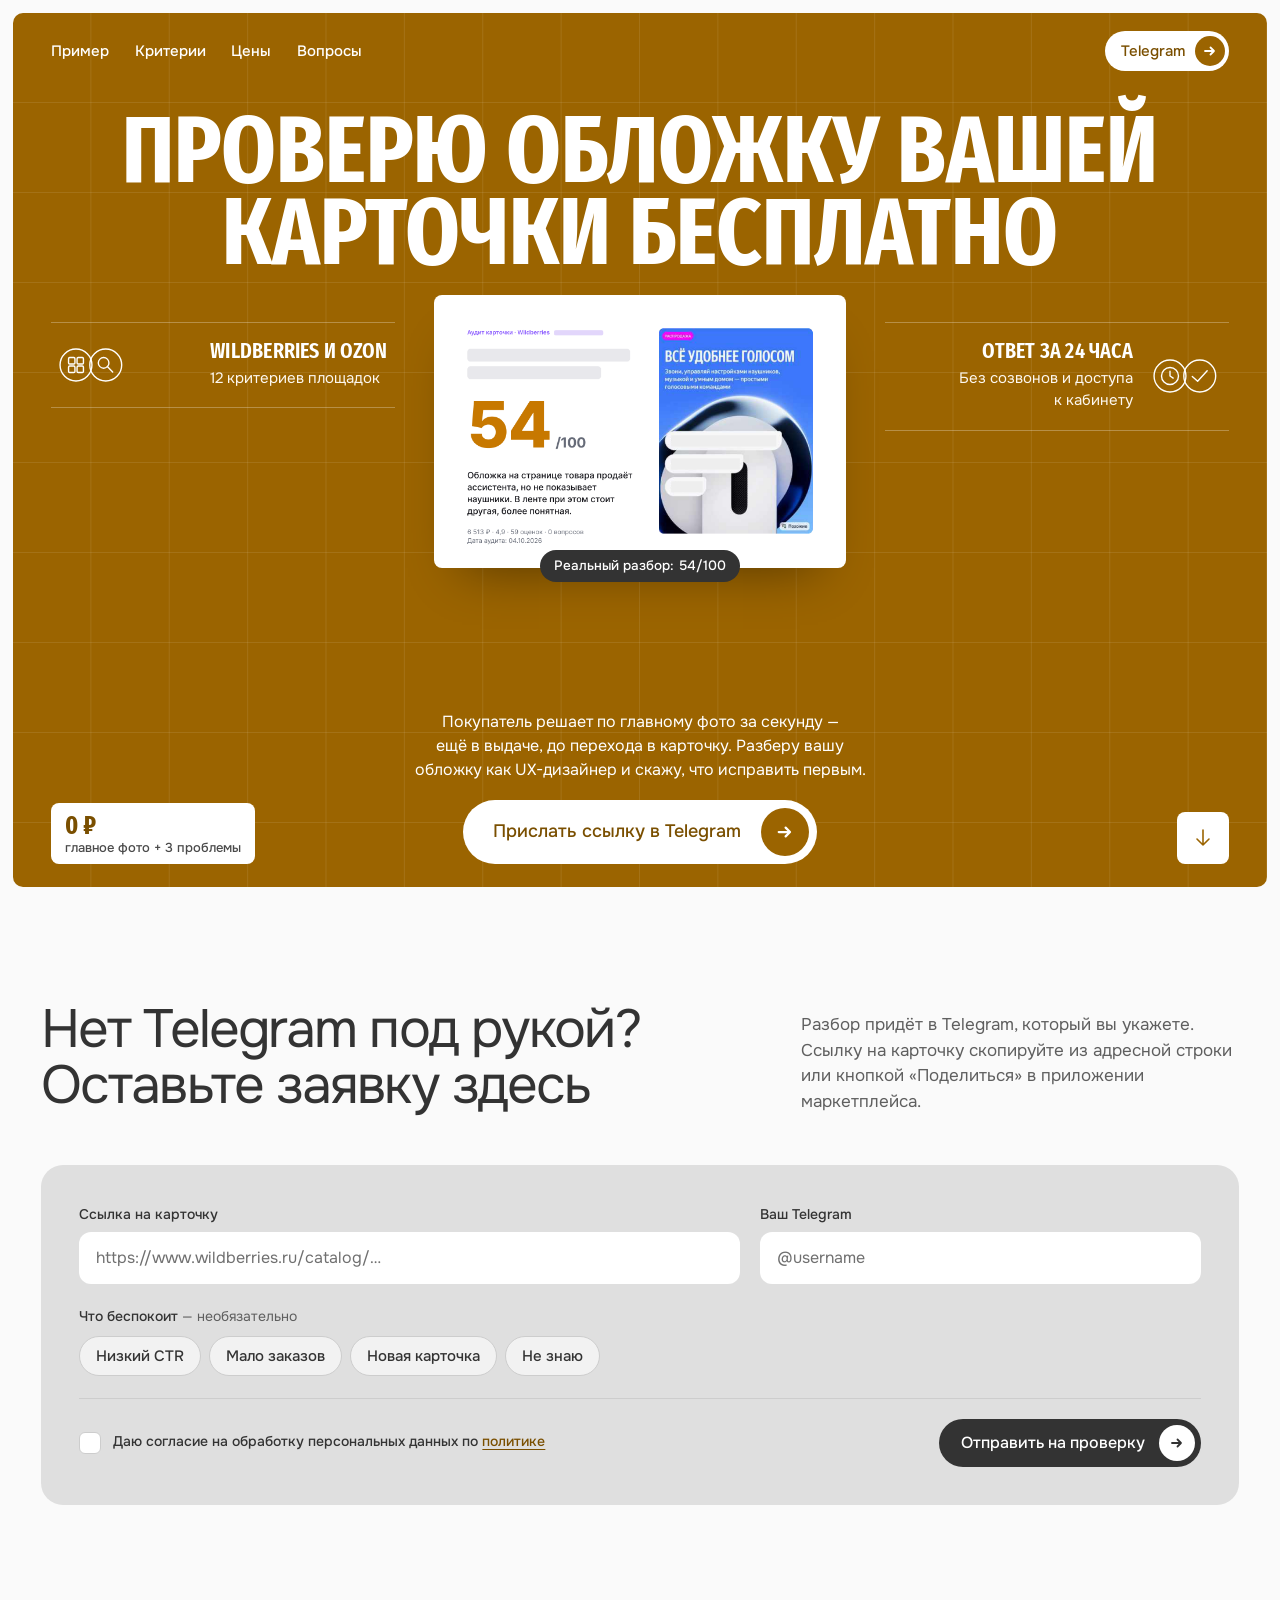
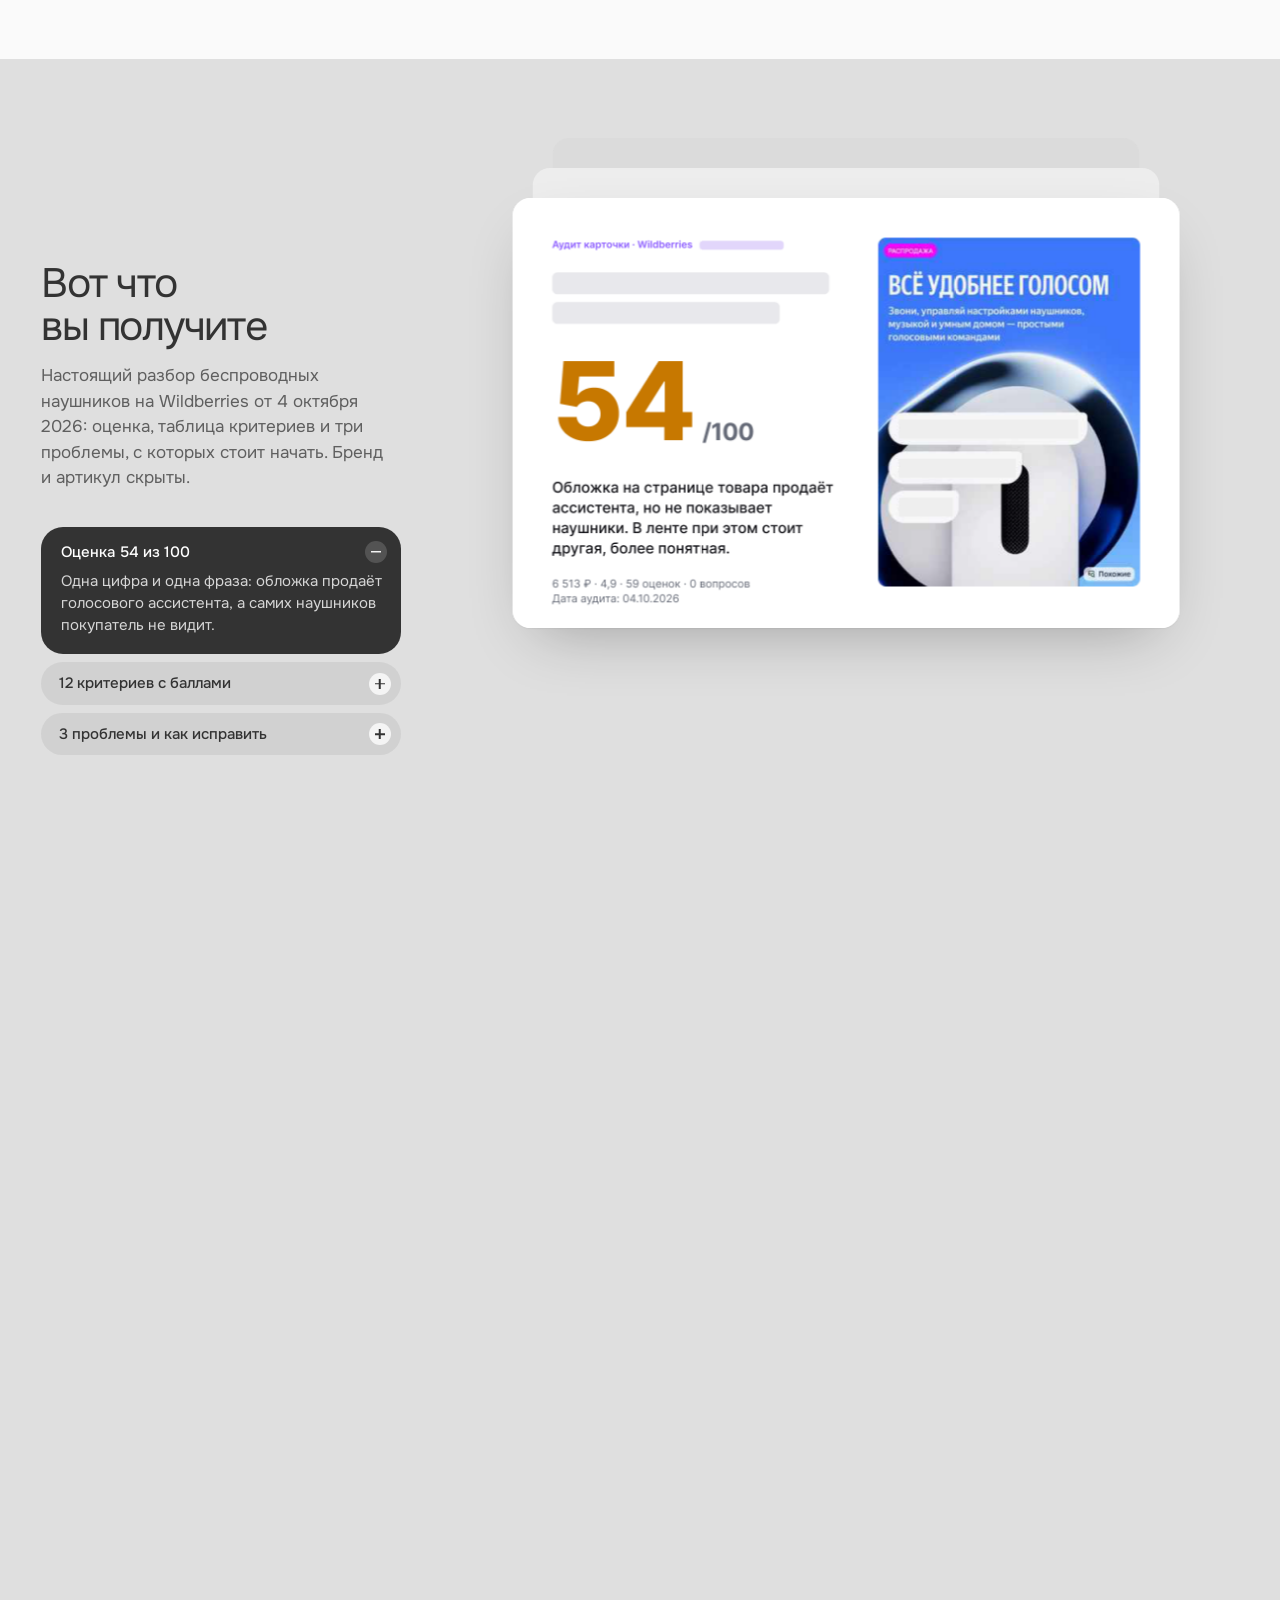
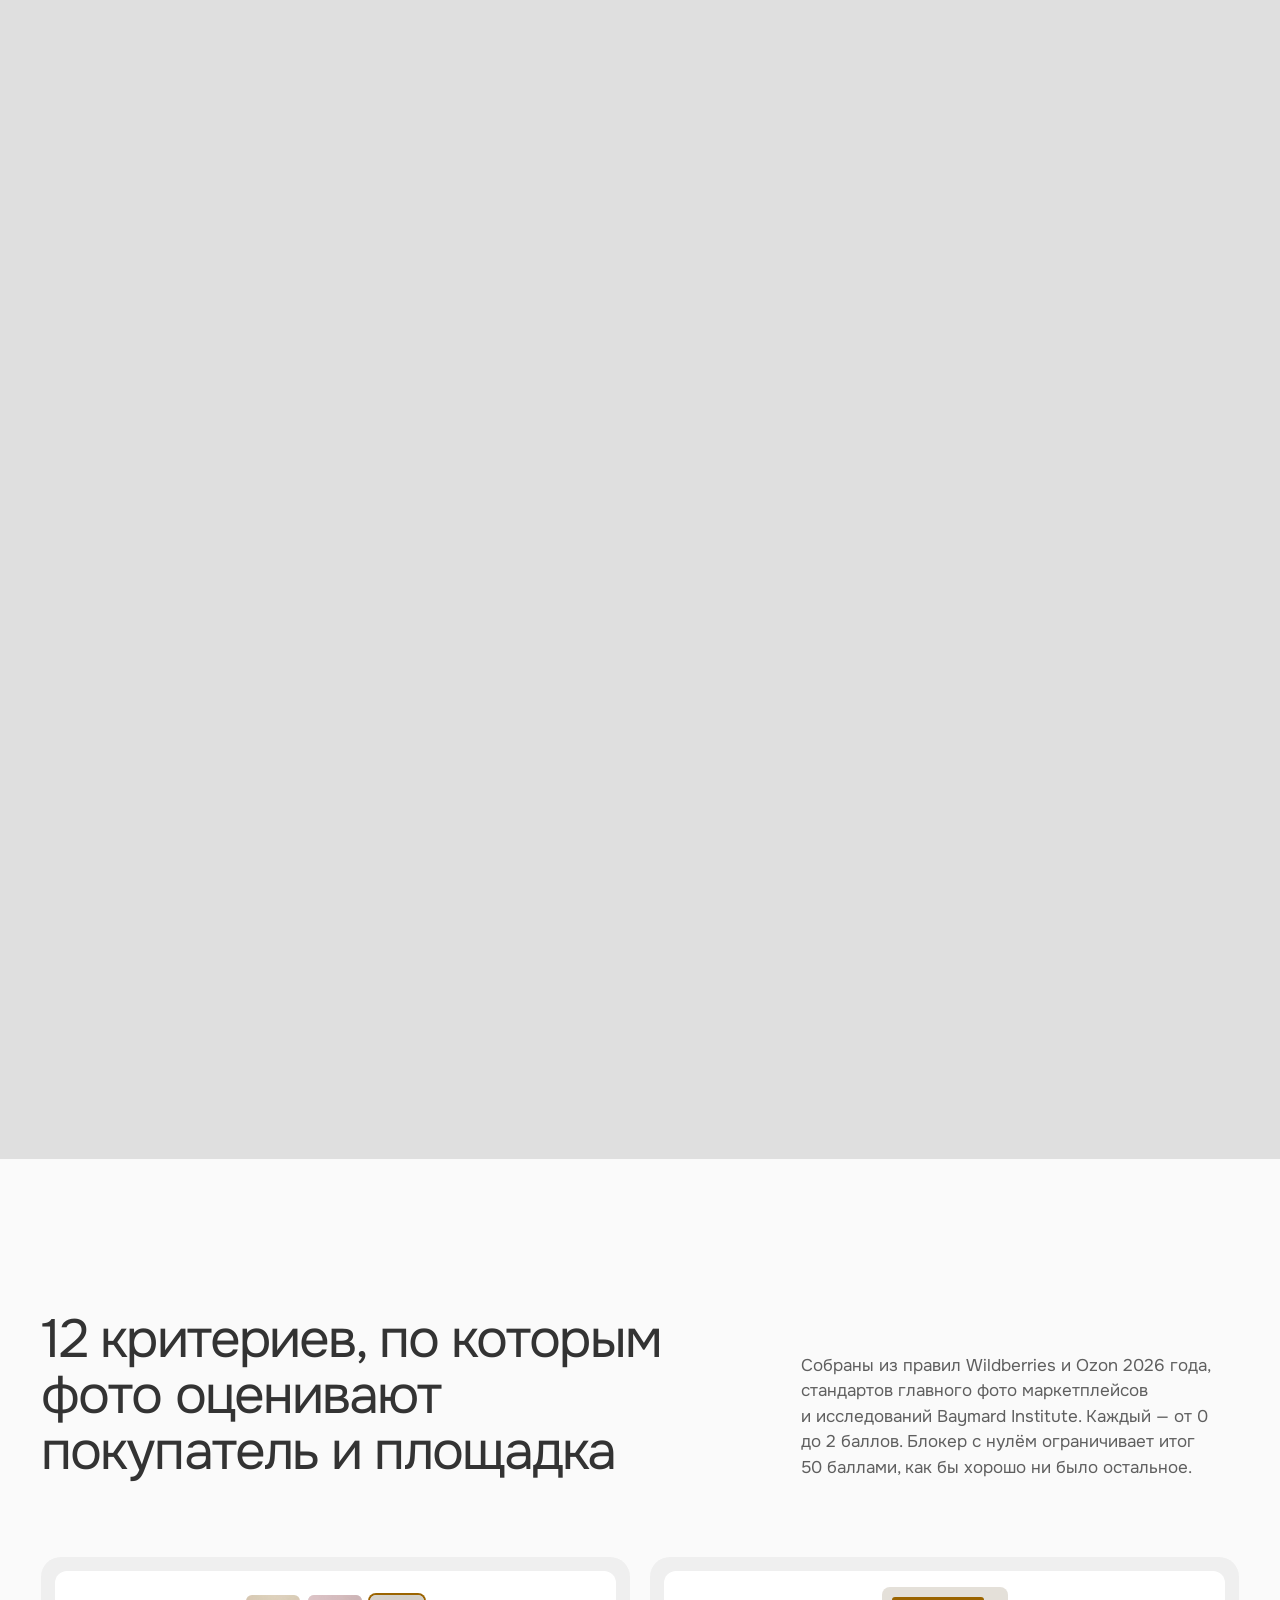
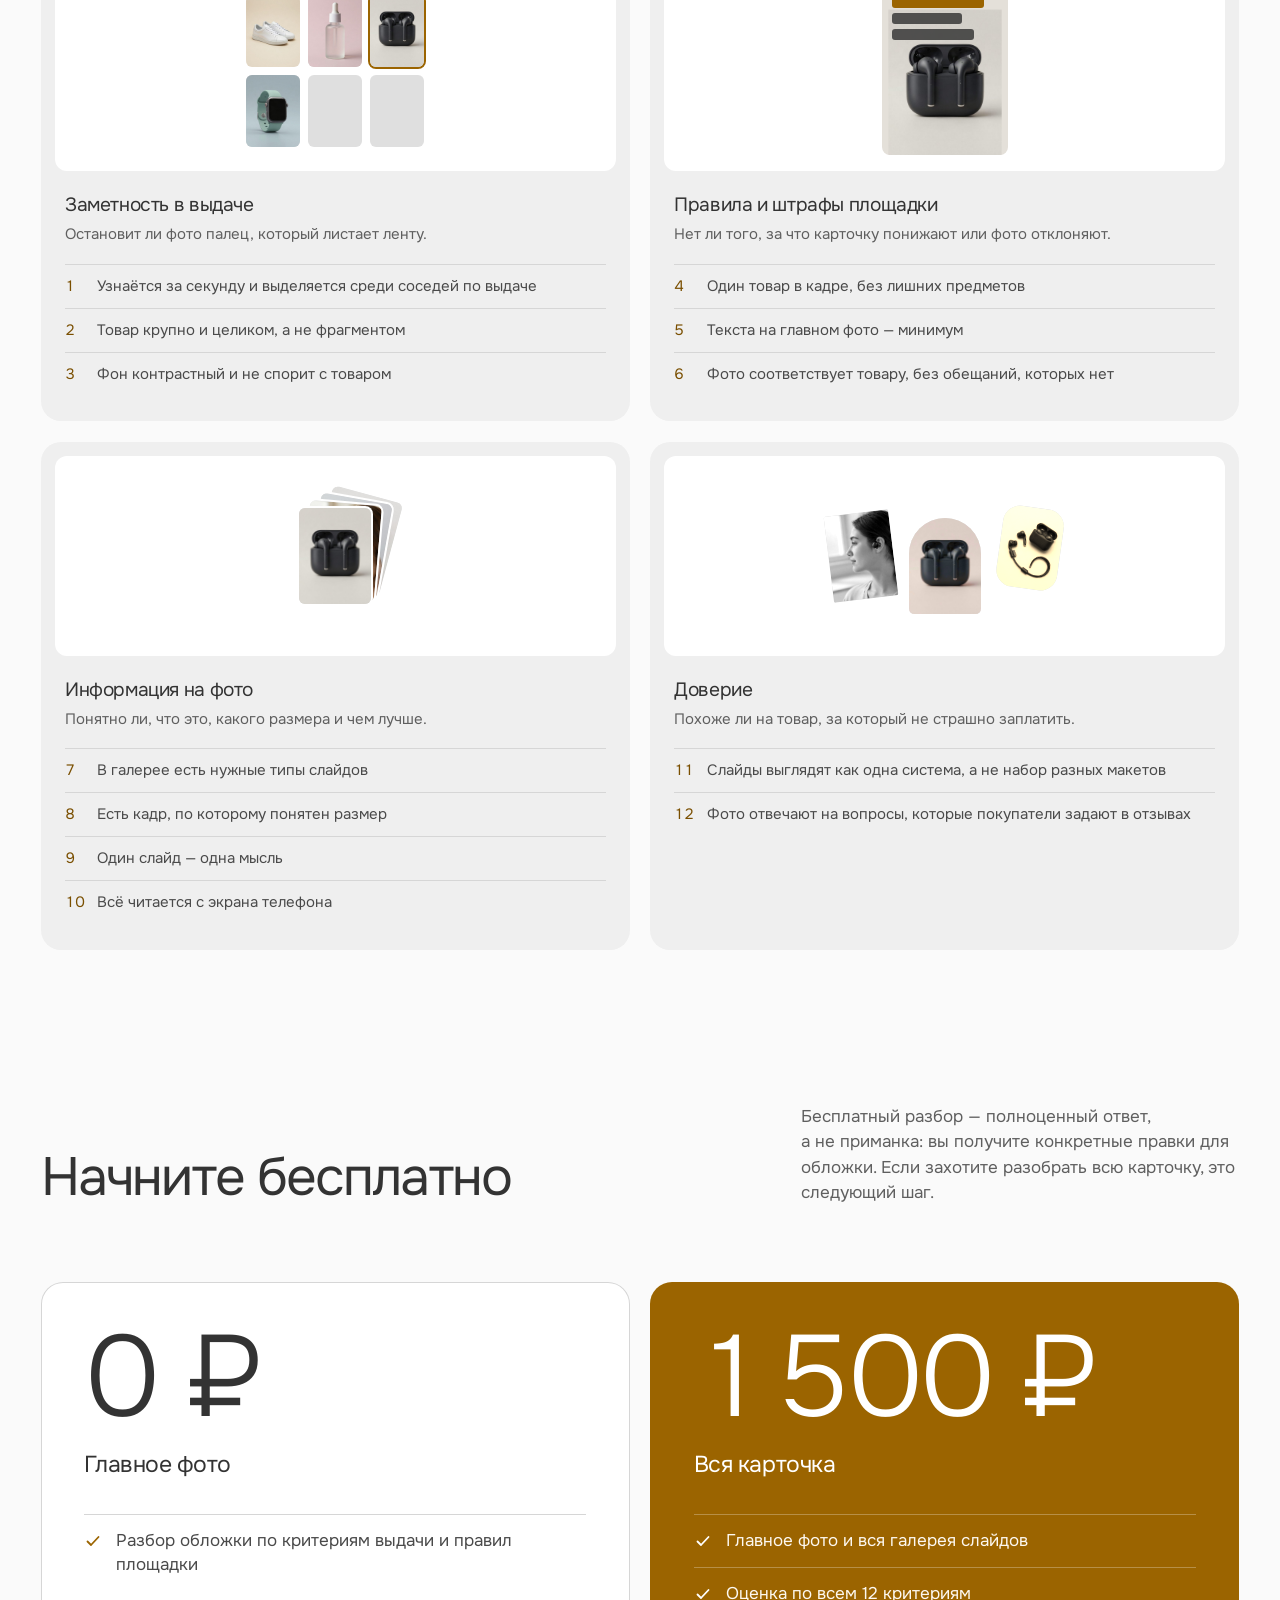
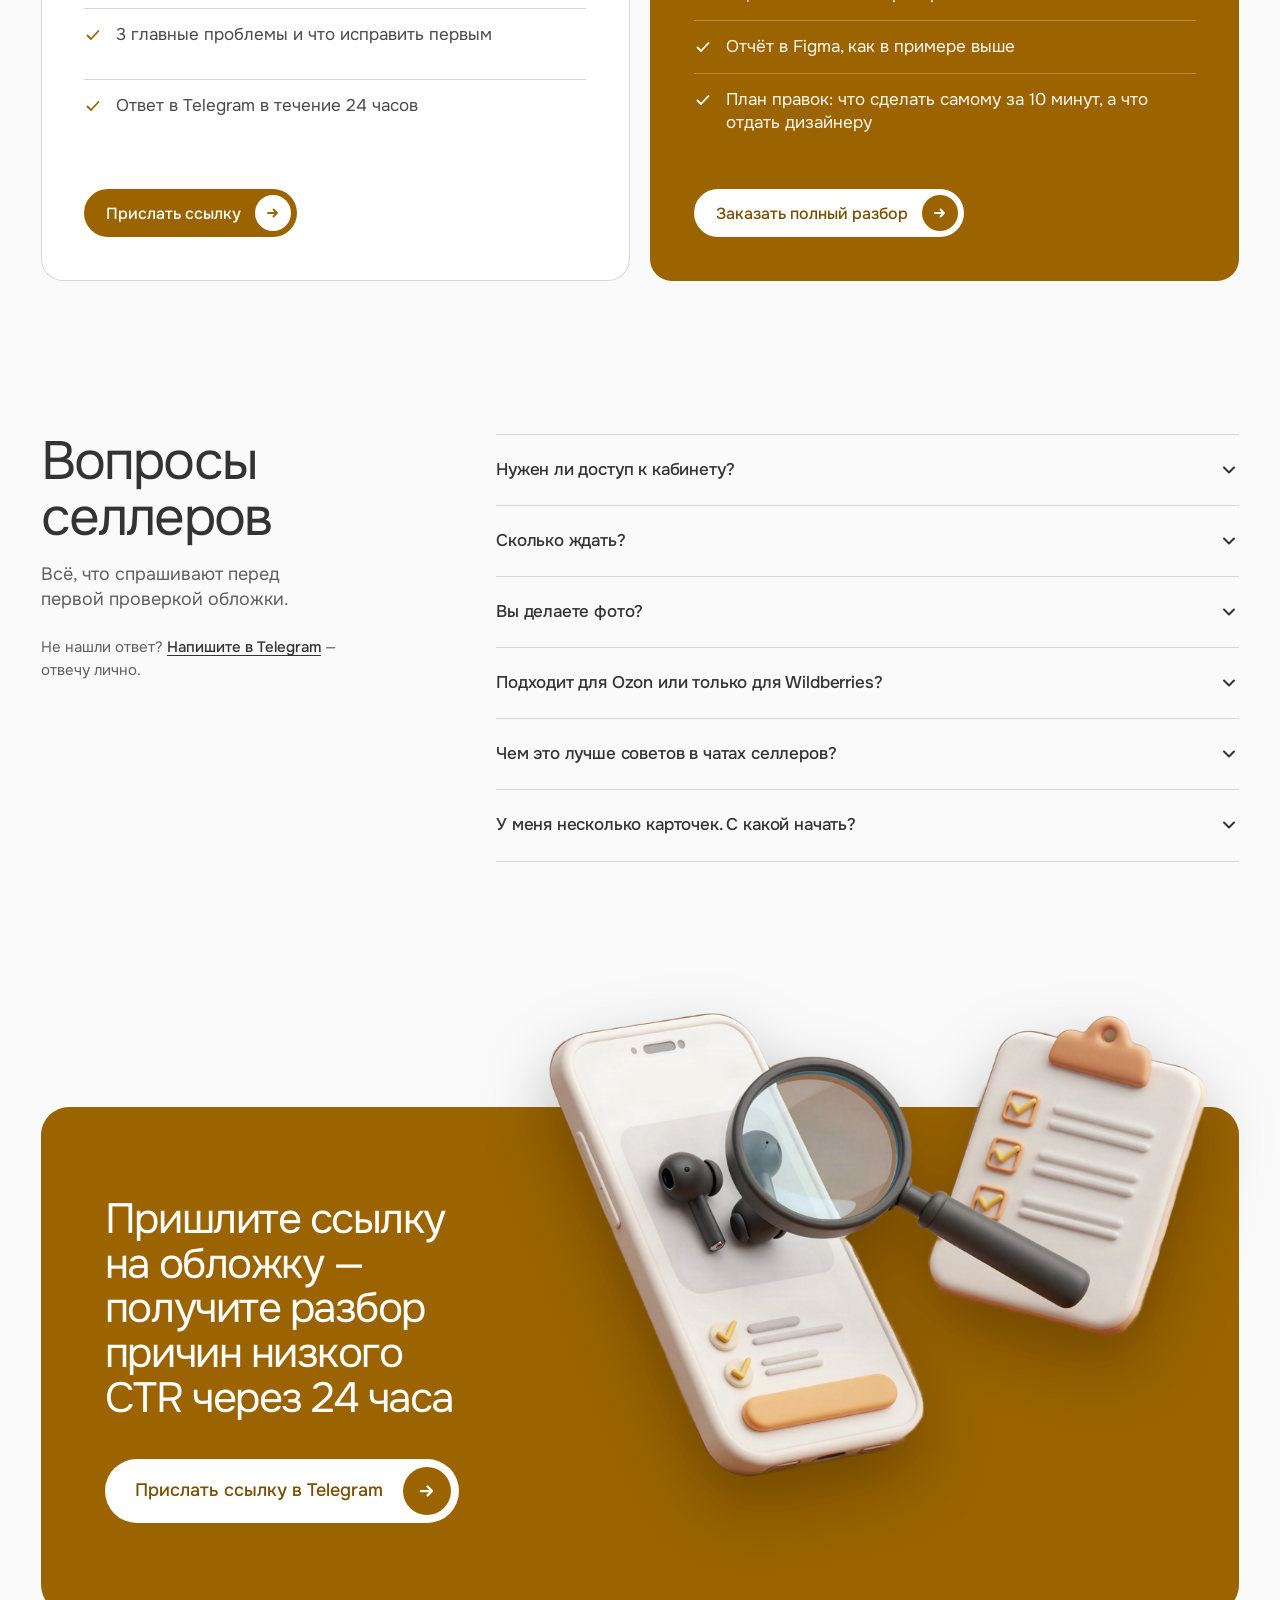
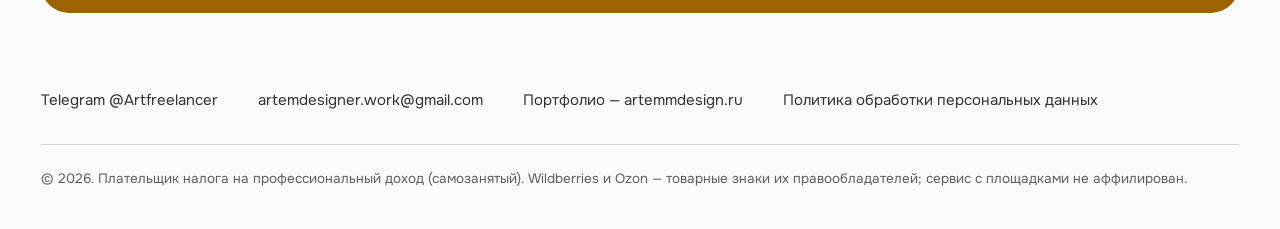
==== commit 8e6818ab: "Closing band: larger cut-out 3D visual breaking out above the band Co-Authored-By: Claude Opus 5.5 <" ====
--- a/index.html
+++ b/index.html
@@ -333,7 +333,7 @@
       </a>
     </div>
     <figure class="close__visual" aria-hidden="true">
-      <img src="assets/products/visual3d.jpg" width="1400" height="1050" alt="" loading="lazy" decoding="async">
+      <img src="assets/products/visual3d.png" width="918" height="652" alt="" loading="lazy" decoding="async">
     </figure>
   </section>
 
--- a/styles.css
+++ b/styles.css
@@ -522,25 +522,24 @@
 
 /* Close ----------------------------------------------------------------- */
 .close {
-  margin: var(--section) var(--gutter) 0;
+  --lift: clamp(110px, 12vw, 200px);   /* how far the visual breaks out above the band */
+  margin: calc(var(--section) + var(--lift) * .6) var(--gutter) 0;
   background: var(--accent);
   color: #fff;
   border-radius: 28px;
   padding: clamp(48px, 7vw, 112px) clamp(24px, 5vw, 80px);
-  display: grid; grid-template-columns: minmax(0, 1.1fr) minmax(0, .9fr); gap: clamp(24px, 4vw, 64px); align-items: center;
-  overflow: hidden;
+  display: grid; grid-template-columns: minmax(0, .85fr) minmax(0, 1.15fr); gap: clamp(24px, 3vw, 48px); align-items: end;
 }
 .close__copy { display: grid; gap: clamp(28px, 3vw, 44px); justify-items: start; }
-.close__visual { margin: clamp(-48px, -4vw, -24px) clamp(-80px, -5vw, -24px) clamp(-48px, -4vw, -24px) 0; }
+.close__visual { align-self: start; margin: calc(var(--lift) * -1 - clamp(48px, 7vw, 112px) * .4) clamp(-56px, -3vw, -12px) 0 clamp(-48px, -3vw, 0px); }
 .close__visual img {
   width: 100%; height: auto;
-  -webkit-mask-image: radial-gradient(ellipse 60% 58% at 52% 52%, #000 45%, transparent 82%);
-          mask-image: radial-gradient(ellipse 60% 58% at 52% 52%, #000 45%, transparent 82%);
+  filter: drop-shadow(0 30px 34px rgba(0, 0, 0, .28));
   animation: float 7s ease-in-out infinite;
 }
-@keyframes float { 50% { transform: translateY(-10px) rotate(-1deg); } }
+@keyframes float { 50% { transform: translateY(-12px) rotate(-1deg); } }
 @media (min-width: 1537px) { .close { max-width: calc(var(--max) - 2 * var(--gutter)); margin-left: auto; margin-right: auto; } }
-.close__title { font-size: clamp(2rem, 4.4vw, 4rem); line-height: 1.04; font-weight: 400; letter-spacing: -0.035em; max-width: 22ch; text-wrap: balance; }
+.close__title { font-size: clamp(2rem, 3.3vw, 3.25rem); line-height: 1.06; font-weight: 400; letter-spacing: -0.035em; max-width: 18ch; text-wrap: balance; }
 
 /* Footer ---------------------------------------------------------------- */
 .footer {
@@ -567,7 +566,7 @@
 
 @media (max-width: 860px) {
   .close { grid-template-columns: 1fr; }
-  .close__visual { order: -1; max-width: 460px; margin: -24px auto -8px; }
+  .close__visual { order: -1; justify-self: center; width: min(100%, 480px); margin: calc(var(--lift) * -1 - 24px) auto 0; }
   .section-head, .apply__head { grid-template-columns: 1fr; align-items: start; }
   .hero__foot { grid-template-columns: 1fr; justify-items: center; }
   .hero__badge, .hero__down { display: none; }
@@ -605,7 +604,8 @@
   .groups { grid-template-columns: 1fr; }
   .faq__a { padding-right: 0; font-size: 16px; }
   .close { border-radius: 22px; }
-  .close__visual { max-width: 360px; margin: -12px auto 0; }
+  .close { --lift: 96px; }
+  .close__visual { width: min(100%, 340px); }
 }
 
 @media (prefers-reduced-motion: reduce) {
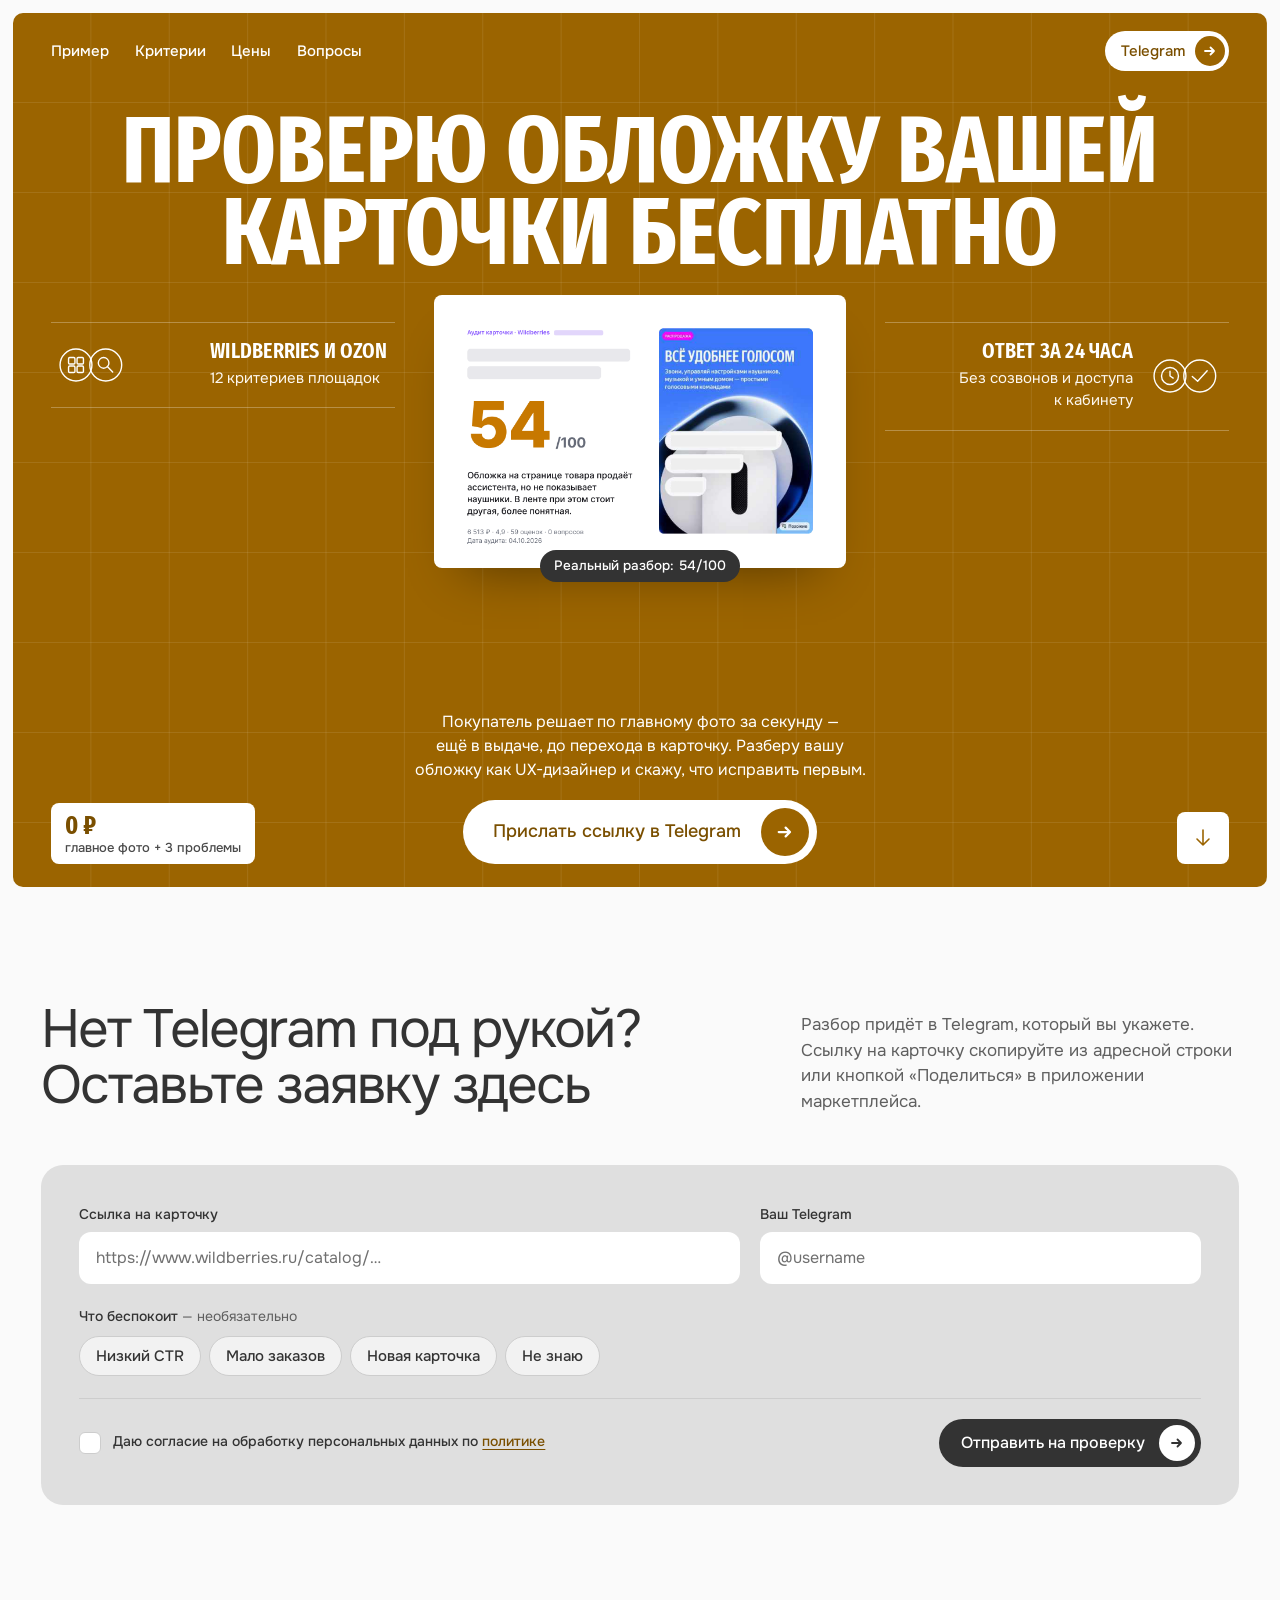
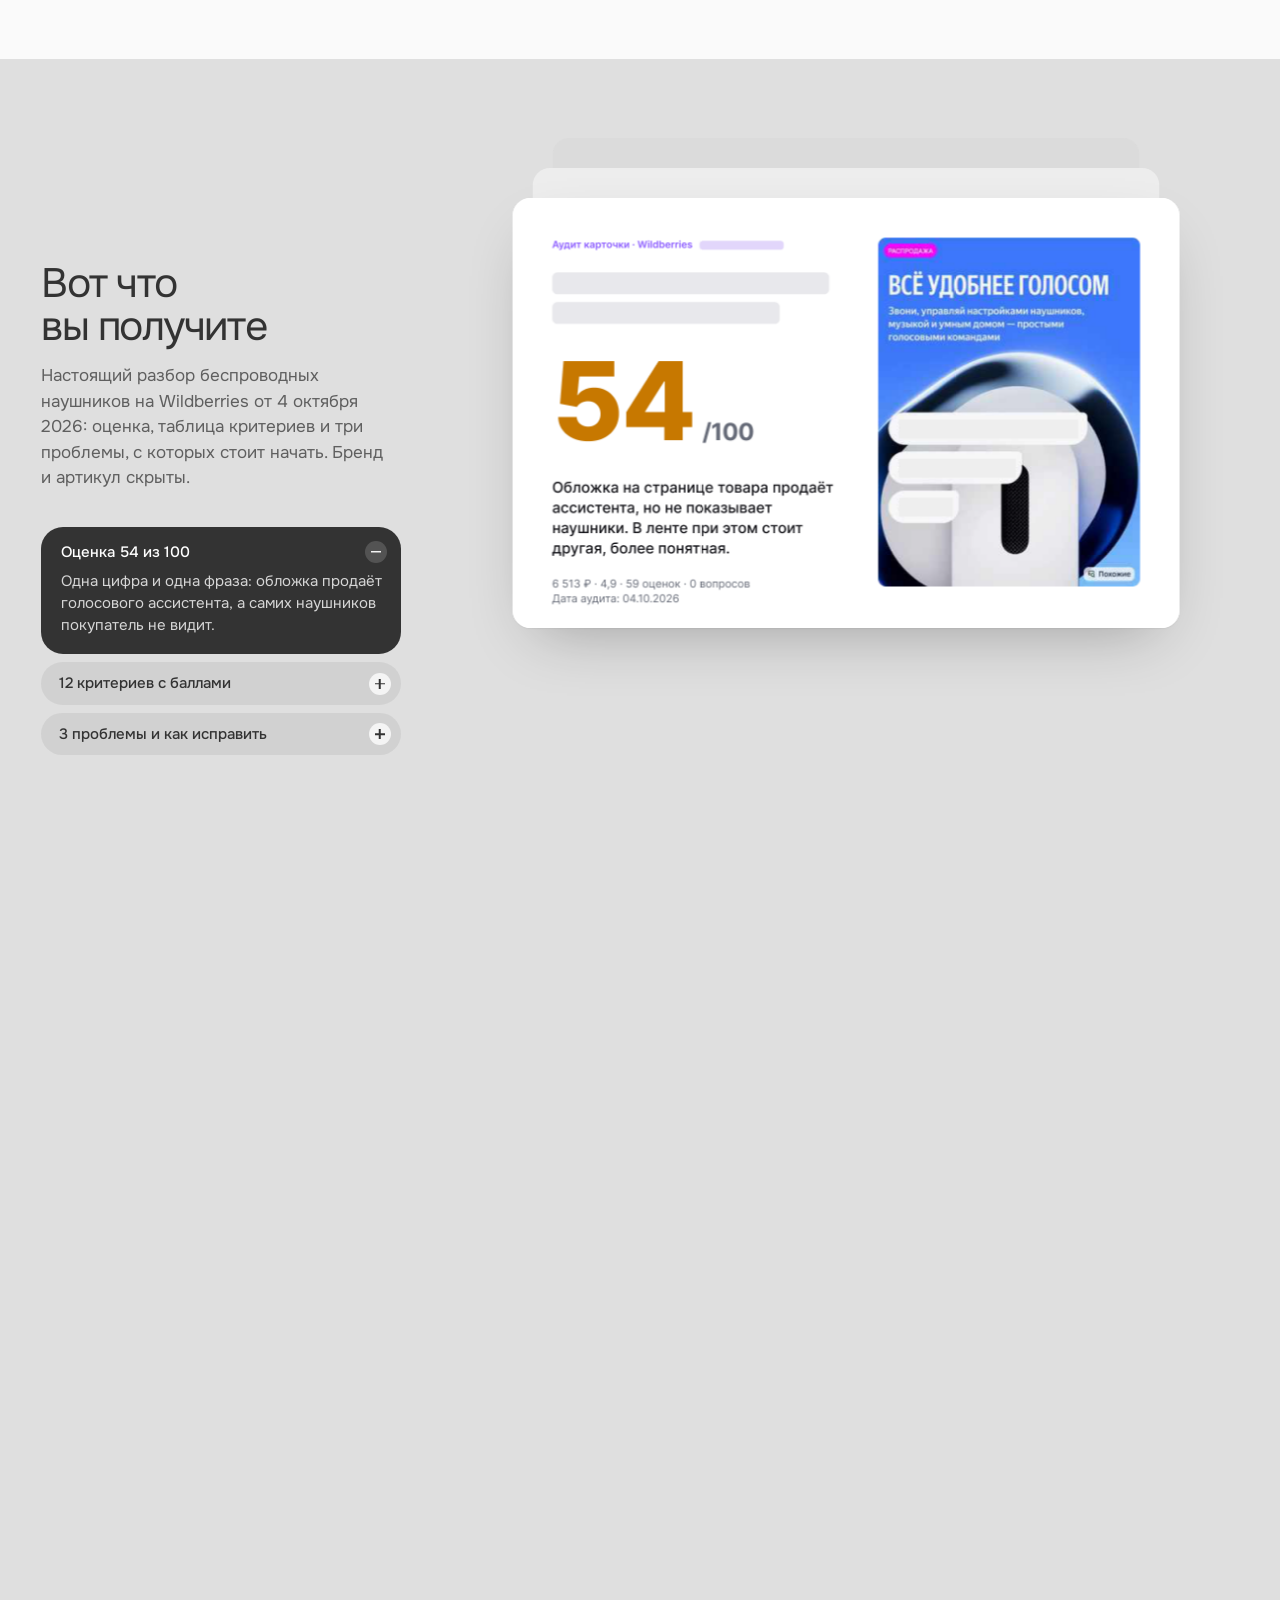
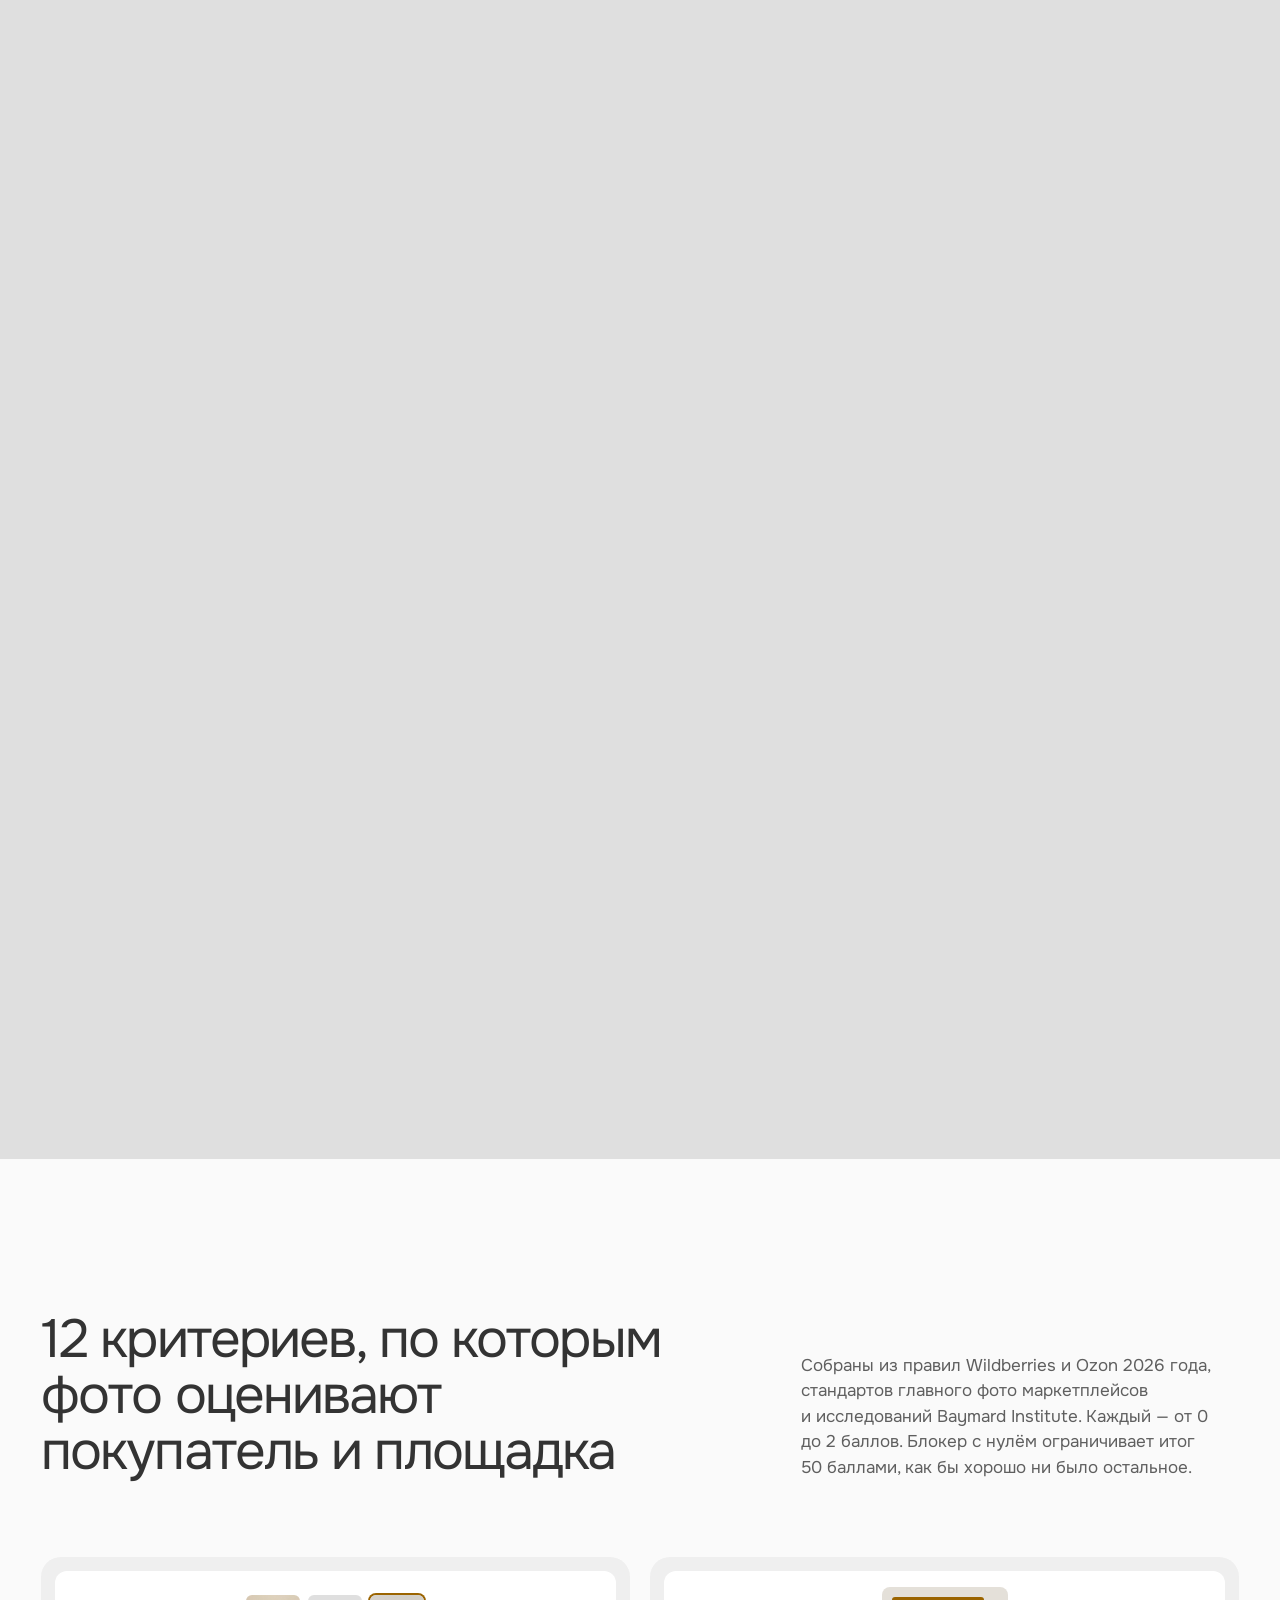
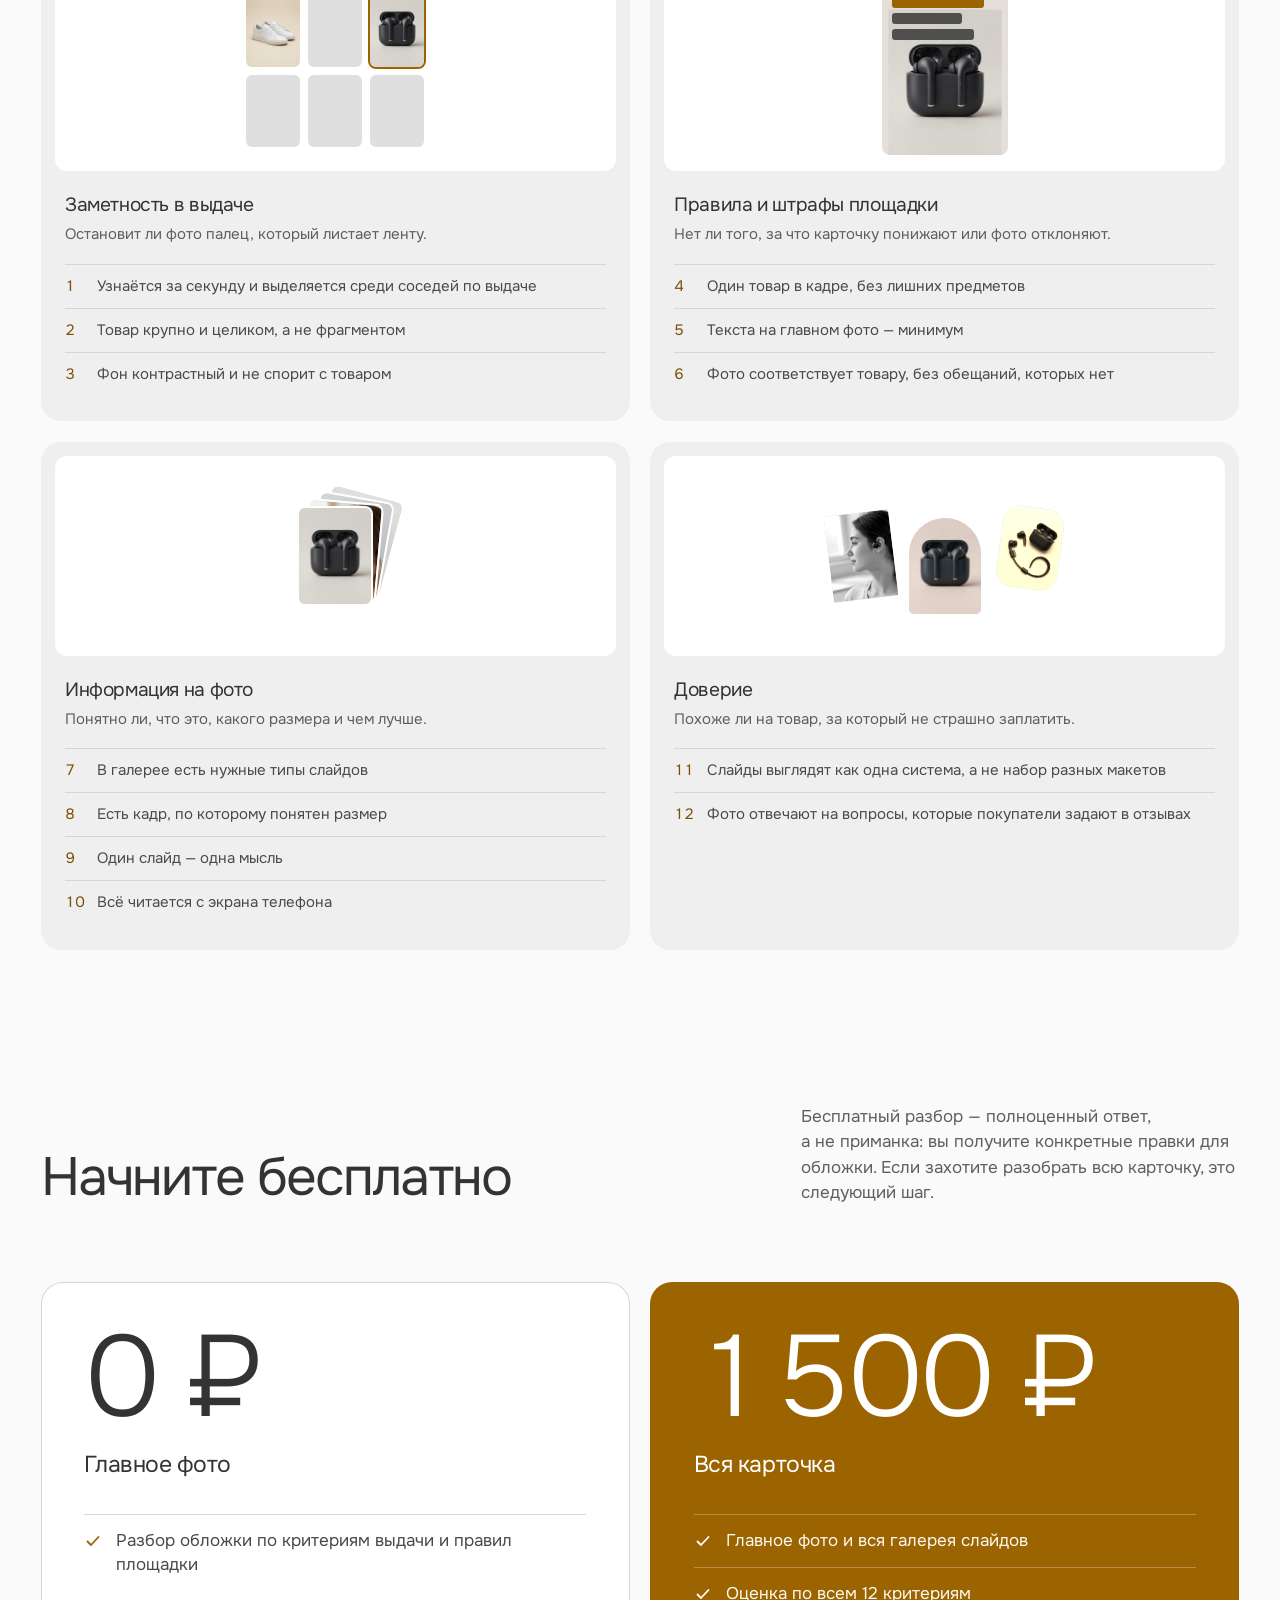
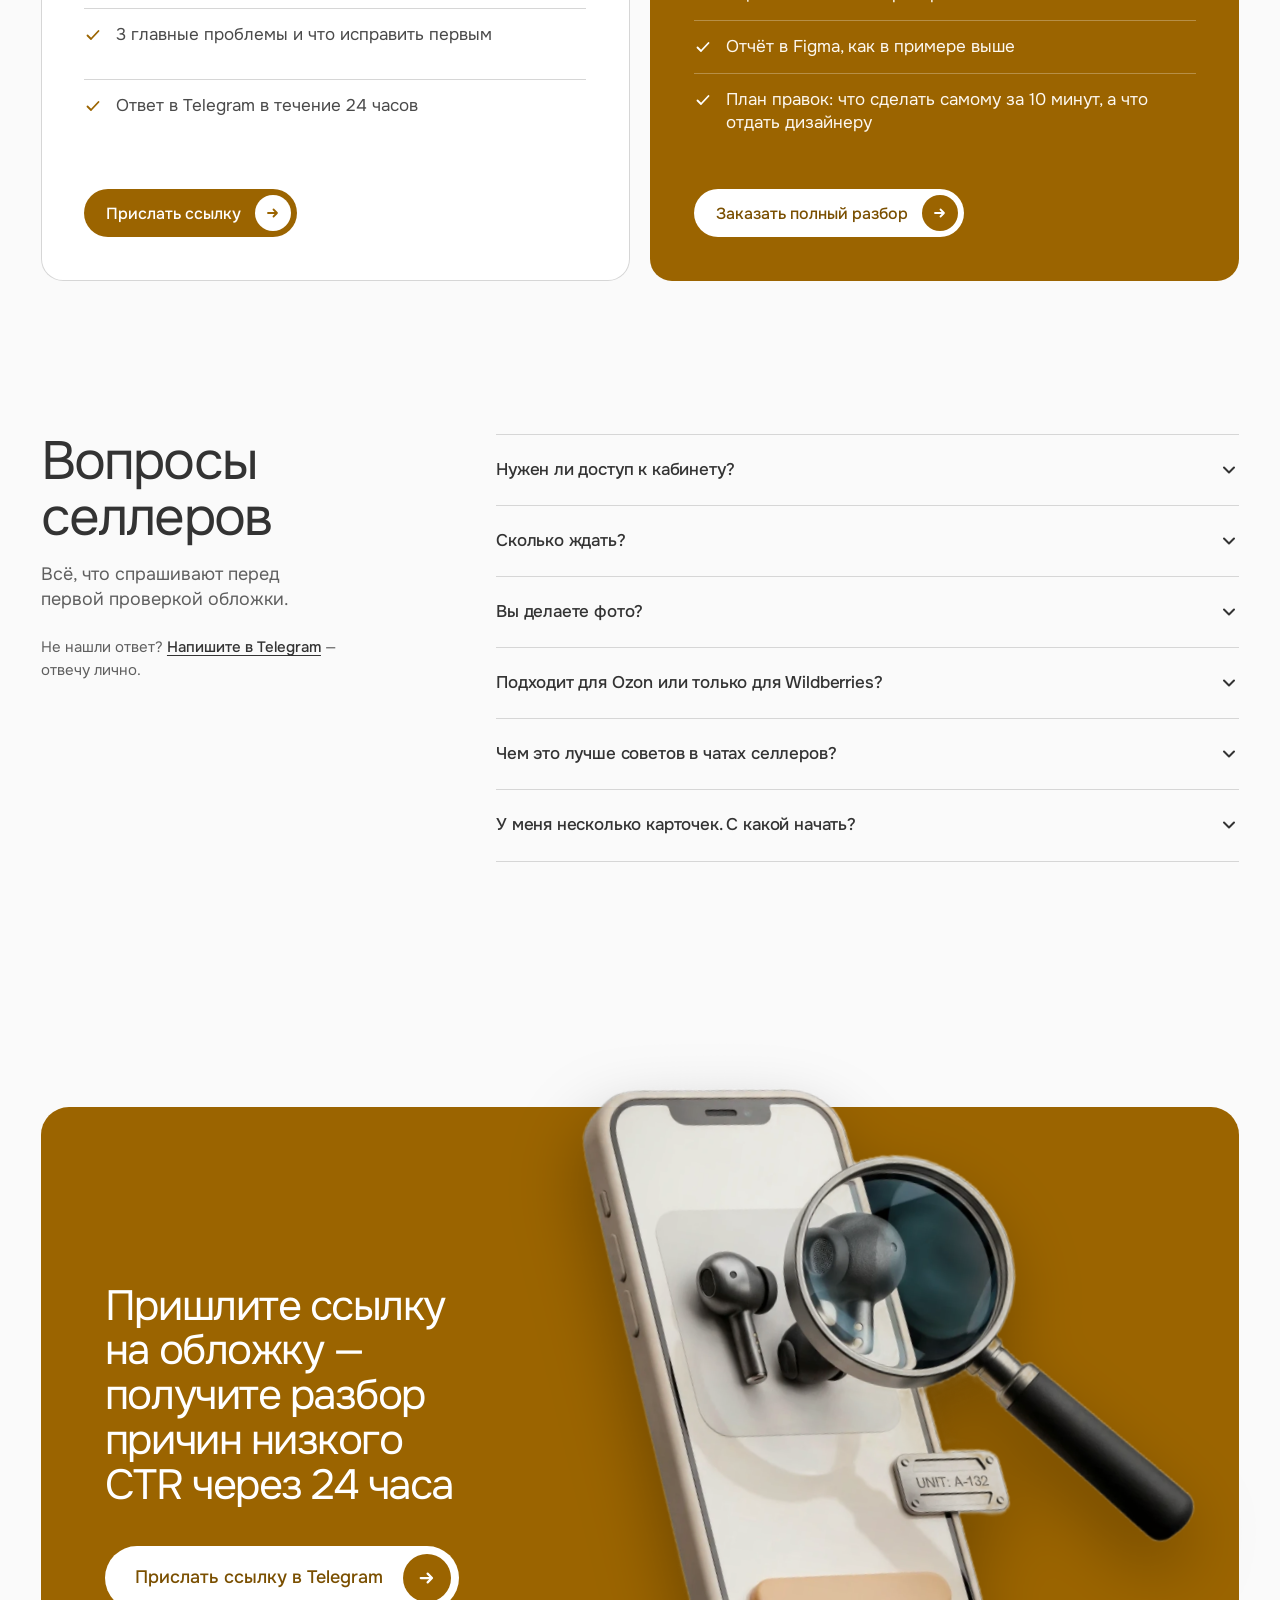
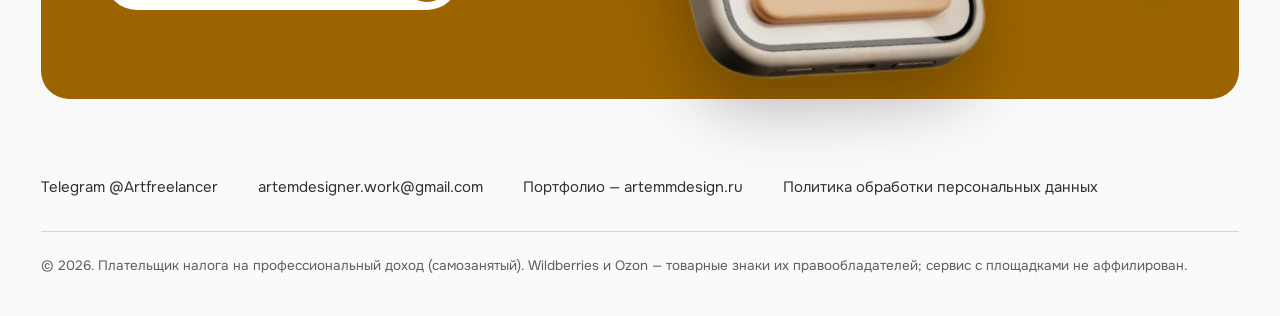
==== commit 3fa8d32f: "Closing band: user-supplied 3D visual with scroll rise, pointer tilt and masked glint Co-Authored-By" ====
--- a/index.html
+++ b/index.html
@@ -333,7 +333,10 @@
       </a>
     </div>
     <figure class="close__visual" aria-hidden="true">
-      <img src="assets/products/visual3d.png" width="918" height="652" alt="" loading="lazy" decoding="async">
+      <div class="close__float">
+        <img src="assets/products/visual-audit.webp" width="1100" height="989" alt="" loading="lazy" decoding="async">
+        <span class="close__shine"></span>
+      </div>
     </figure>
   </section>
 
--- a/styles.css
+++ b/styles.css
@@ -531,13 +531,37 @@
   display: grid; grid-template-columns: minmax(0, .85fr) minmax(0, 1.15fr); gap: clamp(24px, 3vw, 48px); align-items: end;
 }
 .close__copy { display: grid; gap: clamp(28px, 3vw, 44px); justify-items: start; }
-.close__visual { align-self: start; margin: calc(var(--lift) * -1 - clamp(48px, 7vw, 112px) * .4) clamp(-56px, -3vw, -12px) 0 clamp(-48px, -3vw, 0px); }
-.close__visual img {
-  width: 100%; height: auto;
+.close__visual {
+  --rise: 0px; --spin: 0deg; --rx: 0deg; --ry: 0deg;
+  align-self: start;
+  margin: calc(var(--lift) * -1 - clamp(48px, 7vw, 112px) * .4) clamp(-56px, -3vw, -12px) 0 clamp(-48px, -3vw, 0px);
+  perspective: 1200px;
+}
+/* scroll entrance + pointer tilt are driven from app.js through the custom properties */
+.close__float {
+  position: relative;
+  transform: translateY(var(--rise)) rotate(var(--spin)) rotateX(var(--rx)) rotateY(var(--ry));
+  transform-style: preserve-3d;
+  transition: transform .5s var(--ease);
+}
+.close__float img {
+  display: block; width: 100%; height: auto;
   filter: drop-shadow(0 30px 34px rgba(0, 0, 0, .28));
   animation: float 7s ease-in-out infinite;
 }
-@keyframes float { 50% { transform: translateY(-12px) rotate(-1deg); } }
+/* a glint that sweeps across the objects only (masked by the image's own alpha) */
+.close__shine {
+  position: absolute; inset: 0; pointer-events: none;
+  background: linear-gradient(115deg, transparent 40%, rgba(255, 255, 255, .7) 50%, transparent 60%) no-repeat;
+  background-size: 260% 100%;
+  background-position: 130% 0;
+  -webkit-mask: url("assets/products/visual-audit.webp") center / 100% 100% no-repeat;
+          mask: url("assets/products/visual-audit.webp") center / 100% 100% no-repeat;
+  mix-blend-mode: screen; opacity: .75;
+  animation: float 7s ease-in-out infinite, glint 6s 1.5s ease-in-out infinite;
+}
+@keyframes float { 50% { translate: 0 -12px; rotate: -1deg; } }
+@keyframes glint { 0%, 55% { background-position: 130% 0; } 85%, 100% { background-position: -30% 0; } }
 @media (min-width: 1537px) { .close { max-width: calc(var(--max) - 2 * var(--gutter)); margin-left: auto; margin-right: auto; } }
 .close__title { font-size: clamp(2rem, 3.3vw, 3.25rem); line-height: 1.06; font-weight: 400; letter-spacing: -0.035em; max-width: 18ch; text-wrap: balance; }
 
@@ -609,7 +633,7 @@
 }
 
 @media (prefers-reduced-motion: reduce) {
-  .close__visual img { animation: none; }
+  .close__float, .close__float img, .close__shine { animation: none; transition: none; }
   .faq details[open] .faq__a .w { animation: none; }
   html { scroll-behavior: auto; }
   *, *::before, *::after { transition-duration: .01ms !important; animation-duration: .01ms !important; }
